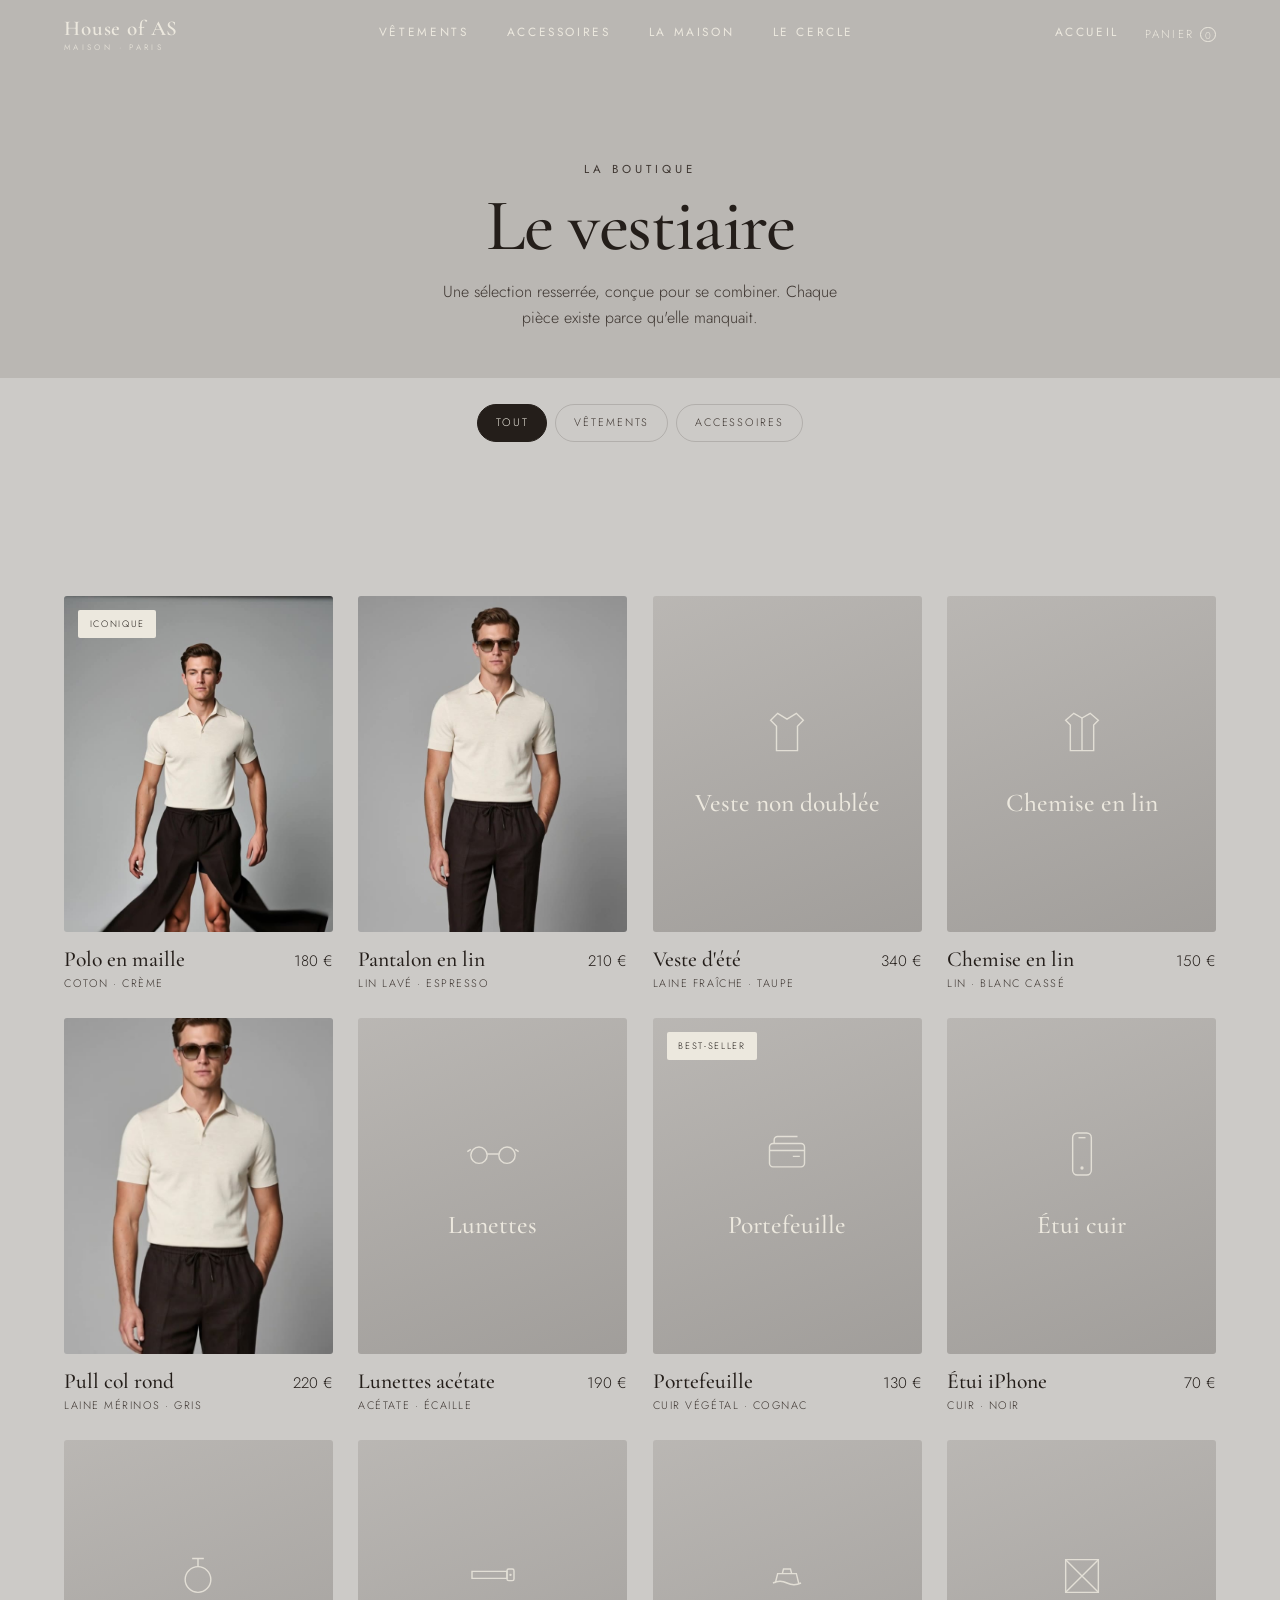
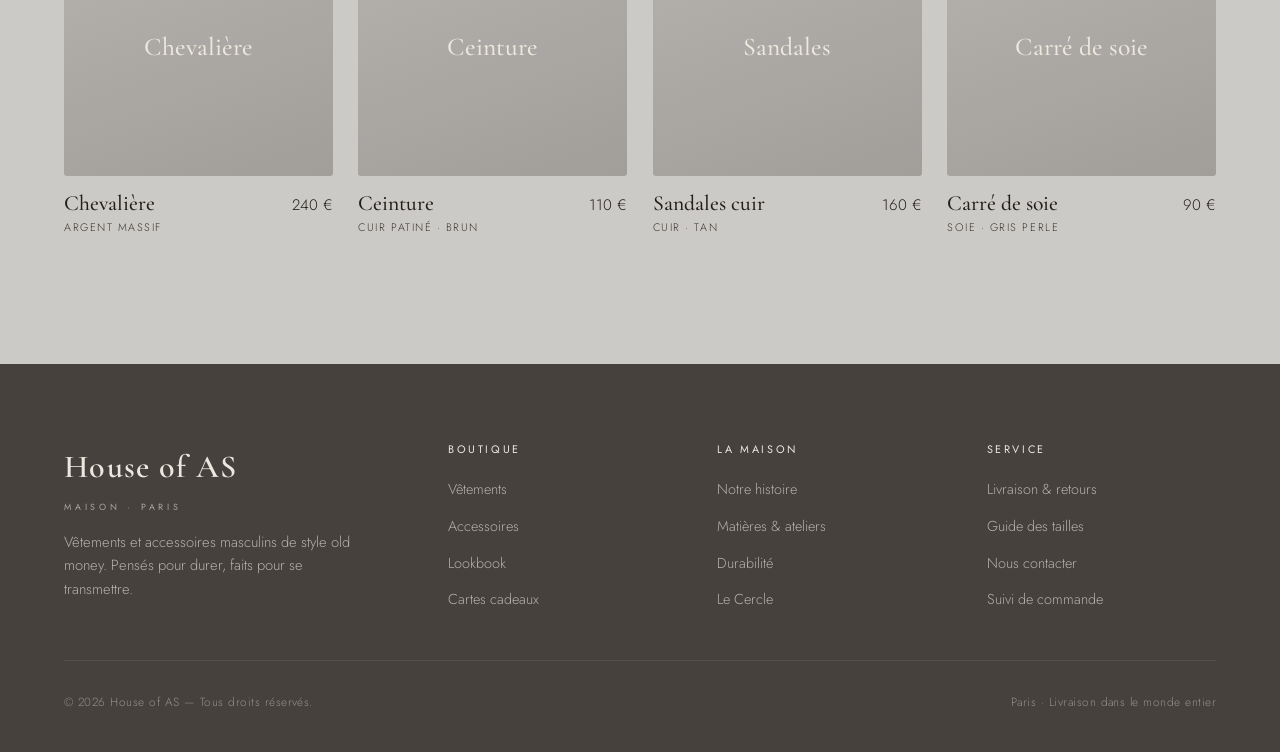
==== collection.html @ 4facaf3e "Build House of AS storefront: scroll-driven dressing hero + shop Landing page with a scroll-scrubbed" ====
<!DOCTYPE html>
<html lang="fr">
<head>
<meta charset="UTF-8" />
<meta name="viewport" content="width=device-width, initial-scale=1" />
<title>Boutique — House of AS</title>
<meta name="description" content="La boutique House of AS : vêtements et accessoires masculins old money. Maille, lin, cuir et métaux nobles." />
<meta name="theme-color" content="#8f9193" />
<link rel="preconnect" href="https://fonts.googleapis.com" />
<link rel="preconnect" href="https://fonts.gstatic.com" crossorigin />
<link href="https://fonts.googleapis.com/css2?family=Cormorant+Garamond:ital,wght@0,400;0,500;0,600;1,400;1,500&family=Jost:wght@300;400;500&display=swap" rel="stylesheet" />
<link rel="stylesheet" href="assets/css/style.css" />
</head>
<body>

<header class="nav is-solid" id="top">
  <a class="nav__brand" href="index.html">House of AS<small>Maison · Paris</small></a>
  <nav class="nav__links" aria-label="Principal">
    <a class="link-underline" href="collection.html">Vêtements</a>
    <a class="link-underline" href="collection.html">Accessoires</a>
    <a class="link-underline" href="index.html#maison">La Maison</a>
    <a class="link-underline" href="index.html#cercle">Le Cercle</a>
  </nav>
  <div class="nav__right">
    <a class="link-underline" href="index.html">Accueil</a>
    <button class="nav__cart" data-open-cart aria-label="Ouvrir le panier">Panier <span class="count">0</span></button>
    <button class="nav__burger" aria-label="Menu"><span></span><span></span><span></span></button>
  </div>
</header>

<section class="page-head">
  <div class="wrap">
    <p class="eyebrow">La boutique</p>
    <h1 class="display">Le vestiaire</h1>
    <p>Une sélection resserrée, conçue pour se combiner. Chaque pièce existe parce qu'elle manquait.</p>
  </div>
</section>

<div class="filters">
  <button class="active" data-filter="all">Tout</button>
  <button data-filter="vetements">Vêtements</button>
  <button data-filter="accessoires">Accessoires</button>
</div>

<section class="section shop">
  <div class="wrap">
    <div class="product-grid">

      <a class="product reveal" data-cat="vetements" href="product.html">
        <div class="product__media"><span class="product__badge">Iconique</span><img src="assets/img/editorial-mid.jpg" alt="Polo en maille crème" loading="lazy" /></div>
        <div class="product__info"><div><div class="nm">Polo en maille</div><div class="ct">Coton · Crème</div></div><div class="pr">180 €</div></div>
      </a>

      <a class="product reveal" data-cat="vetements" href="product.html">
        <div class="product__media"><img src="assets/img/editorial-final.jpg" alt="Pantalon en lin espresso" loading="lazy" /></div>
        <div class="product__info"><div><div class="nm">Pantalon en lin</div><div class="ct">Lin lavé · Espresso</div></div><div class="pr">210 €</div></div>
      </a>

      <a class="product reveal" data-cat="vetements" href="product.html">
        <div class="product__media"><div class="studio"><svg viewBox="0 0 48 48" fill="none" stroke="currentColor" stroke-width="1.2"><path d="M16 8l8 5 8-5 6 6-5 5v21H15V19l-5-5z"/></svg><div class="lbl">Veste non doublée</div></div></div>
        <div class="product__info"><div><div class="nm">Veste d'été</div><div class="ct">Laine fraîche · Taupe</div></div><div class="pr">340 €</div></div>
      </a>

      <a class="product reveal" data-cat="vetements" href="product.html">
        <div class="product__media"><div class="studio"><svg viewBox="0 0 48 48" fill="none" stroke="currentColor" stroke-width="1.2"><path d="M17 8l7 4 7-4 7 6-4 4v22H14V18l-4-4z"/><path d="M24 12v28"/></svg><div class="lbl">Chemise en lin</div></div></div>
        <div class="product__info"><div><div class="nm">Chemise en lin</div><div class="ct">Lin · Blanc cassé</div></div><div class="pr">150 €</div></div>
      </a>

      <a class="product reveal" data-cat="vetements" href="product.html">
        <div class="product__media"><img src="assets/img/editorial-detail.jpg" alt="Pull col rond gris" loading="lazy" /></div>
        <div class="product__info"><div><div class="nm">Pull col rond</div><div class="ct">Laine mérinos · Gris</div></div><div class="pr">220 €</div></div>
      </a>

      <a class="product reveal" data-cat="accessoires" href="product.html">
        <div class="product__media"><div class="studio"><svg viewBox="0 0 48 24" fill="none" stroke="currentColor" stroke-width="1.2"><circle cx="12" cy="13" r="7"/><circle cx="36" cy="13" r="7"/><path d="M19 12h10M2 10l3-2M46 10l-3-2"/></svg><div class="lbl">Lunettes</div></div></div>
        <div class="product__info"><div><div class="nm">Lunettes acétate</div><div class="ct">Acétate · Écaille</div></div><div class="pr">190 €</div></div>
      </a>

      <a class="product reveal" data-cat="accessoires" href="product.html">
        <div class="product__media"><span class="product__badge">Best-seller</span><div class="studio"><svg viewBox="0 0 48 48" fill="none" stroke="currentColor" stroke-width="1.2"><rect x="9" y="15" width="30" height="20" rx="3"/><path d="M9 21h30M29 26h6"/><path d="M13 15v-3a3 3 0 0 1 3-3h17"/></svg><div class="lbl">Portefeuille</div></div></div>
        <div class="product__info"><div><div class="nm">Portefeuille</div><div class="ct">Cuir végétal · Cognac</div></div><div class="pr">130 €</div></div>
      </a>

      <a class="product reveal" data-cat="accessoires" href="product.html">
        <div class="product__media"><div class="studio"><svg viewBox="0 0 48 48" fill="none" stroke="currentColor" stroke-width="1.2"><rect x="16" y="6" width="16" height="36" rx="4"/><path d="M21 10h6"/><circle cx="24" cy="36" r="1.4" fill="currentColor" stroke="none"/></svg><div class="lbl">Étui cuir</div></div></div>
        <div class="product__info"><div><div class="nm">Étui iPhone</div><div class="ct">Cuir · Noir</div></div><div class="pr">70 €</div></div>
      </a>

      <a class="product reveal" data-cat="accessoires" href="product.html">
        <div class="product__media"><div class="studio"><svg viewBox="0 0 48 48" fill="none" stroke="currentColor" stroke-width="1.2"><circle cx="24" cy="27" r="11"/><path d="M24 16V9m-5 0h10"/></svg><div class="lbl">Chevalière</div></div></div>
        <div class="product__info"><div><div class="nm">Chevalière</div><div class="ct">Argent massif</div></div><div class="pr">240 €</div></div>
      </a>

      <a class="product reveal" data-cat="accessoires" href="product.html">
        <div class="product__media"><div class="studio"><svg viewBox="0 0 48 48" fill="none" stroke="currentColor" stroke-width="1.2"><path d="M6 20h30v6H6z"/><rect x="36" y="18" width="6" height="10" rx="1.5"/><circle cx="39" cy="23" r="1" fill="currentColor" stroke="none"/></svg><div class="lbl">Ceinture</div></div></div>
        <div class="product__info"><div><div class="nm">Ceinture</div><div class="ct">Cuir patiné · Brun</div></div><div class="pr">110 €</div></div>
      </a>

      <a class="product reveal" data-cat="accessoires" href="product.html">
        <div class="product__media"><div class="studio"><svg viewBox="0 0 48 48" fill="none" stroke="currentColor" stroke-width="1.2"><path d="M12 30c4-2 8-2 12 0s8 2 12 0M14 30l2-8h16l2 8M20 22l1-4h6l1 4"/></svg><div class="lbl">Sandales</div></div></div>
        <div class="product__info"><div><div class="nm">Sandales cuir</div><div class="ct">Cuir · Tan</div></div><div class="pr">160 €</div></div>
      </a>

      <a class="product reveal" data-cat="accessoires" href="product.html">
        <div class="product__media"><div class="studio"><svg viewBox="0 0 48 48" fill="none" stroke="currentColor" stroke-width="1.2"><path d="M10 10h28v28H10z"/><path d="M10 10l28 28M38 10L10 38"/></svg><div class="lbl">Carré de soie</div></div></div>
        <div class="product__info"><div><div class="nm">Carré de soie</div><div class="ct">Soie · Gris perle</div></div><div class="pr">90 €</div></div>
      </a>

    </div>
  </div>
</section>

<footer class="foot">
  <div class="wrap">
    <div class="foot__top">
      <div>
        <div class="foot__brand">House of AS<small>Maison · Paris</small></div>
        <p class="blurb">Vêtements et accessoires masculins de style old money. Pensés pour durer, faits pour se transmettre.</p>
      </div>
      <div><h4>Boutique</h4><ul><li><a href="collection.html">Vêtements</a></li><li><a href="collection.html">Accessoires</a></li><li><a href="collection.html">Lookbook</a></li><li><a href="collection.html">Cartes cadeaux</a></li></ul></div>
      <div><h4>La Maison</h4><ul><li><a href="index.html#maison">Notre histoire</a></li><li><a href="index.html#maison">Matières & ateliers</a></li><li><a href="index.html#maison">Durabilité</a></li><li><a href="index.html#cercle">Le Cercle</a></li></ul></div>
      <div><h4>Service</h4><ul><li><a href="#">Livraison & retours</a></li><li><a href="#">Guide des tailles</a></li><li><a href="#">Nous contacter</a></li><li><a href="#">Suivi de commande</a></li></ul></div>
    </div>
    <div class="foot__bottom"><span>© <span data-year>2026</span> House of AS — Tous droits réservés.</span><span>Paris · Livraison dans le monde entier</span></div>
  </div>
</footer>

<div class="drawer-backdrop" data-close-cart></div>
<aside class="drawer" aria-label="Panier">
  <div class="drawer__head"><h3>Votre panier</h3><button class="drawer__close" data-close-cart aria-label="Fermer">×</button></div>
  <div class="drawer__empty"><p>Votre panier est encore vide.</p><a class="btn btn--ghost" href="collection.html" data-close-cart>Parcourir la boutique</a></div>
</aside>

<script>
  // category filter
  document.querySelectorAll(".filters button").forEach(function (b) {
    b.addEventListener("click", function () {
      document.querySelectorAll(".filters button").forEach(function (x) { x.classList.remove("active"); });
      b.classList.add("active");
      var f = b.getAttribute("data-filter");
      document.querySelectorAll(".product").forEach(function (p) {
        var show = f === "all" || p.getAttribute("data-cat") === f;
        p.style.display = show ? "" : "none";
      });
    });
  });
</script>
<script src="assets/js/main.js"></script>
</body>
</html>
---- assets/css/style.css ----
/* ============================================================
   HOUSE OF AS — Design System
   Old money menswear · stone-gray theme
   ============================================================ */

/* ---------- Tokens ---------- */
:root {
  /* Greys (warm, studio-matched) */
  --stone-50:  oklch(0.94 0.004 75);
  --stone-100: oklch(0.90 0.005 75);
  --stone-200: oklch(0.84 0.005 75);
  --stone-300: oklch(0.78 0.006 72);
  --stone-400: oklch(0.70 0.006 70);   /* ~ video mid gray */
  --stone-500: oklch(0.62 0.007 68);
  --stone-600: oklch(0.50 0.008 66);
  --stone-700: oklch(0.38 0.010 62);

  /* Ink & warm neutrals */
  --ink:       oklch(0.24 0.012 58);   /* near-black espresso */
  --ink-soft:  oklch(0.34 0.014 56);
  --cream:     oklch(0.93 0.014 88);   /* polo cream */
  --espresso:  oklch(0.33 0.030 58);   /* linen trouser brown */
  --tan:       oklch(0.58 0.060 62);   /* leather */
  --brass:     oklch(0.70 0.062 82);   /* muted gold detail */

  /* Semantic */
  --bg:        var(--stone-200);
  --surface:   var(--stone-100);
  --line:      oklch(0.55 0.008 66 / 0.30);
  --line-soft: oklch(0.40 0.010 62 / 0.16);
  --text:      var(--ink);
  --text-mute: var(--ink-soft);
  --on-dark:   var(--cream);

  /* Type */
  --font-display: "Cormorant Garamond", Georgia, serif;
  --font-sans: "Jost", system-ui, sans-serif;

  /* Rhythm */
  --pad-x: clamp(1.25rem, 5vw, 6rem);
  --maxw: 1320px;

  /* Z-scale (semantic, never arbitrary) */
  --z-base: 0;
  --z-hero-msg: 10;
  --z-nav: 100;
  --z-drawer-backdrop: 200;
  --z-drawer: 210;
  --z-loader: 900;

  /* Motion */
  --ease-out: cubic-bezier(0.22, 1, 0.36, 1);     /* ease-out-quint-ish */
  --ease-out-expo: cubic-bezier(0.16, 1, 0.3, 1);
}

/* ---------- Reset ---------- */
*, *::before, *::after { box-sizing: border-box; margin: 0; padding: 0; }
html { -webkit-text-size-adjust: 100%; scroll-behavior: smooth; }
@media (prefers-reduced-motion: reduce) { html { scroll-behavior: auto; } }

body {
  font-family: var(--font-sans);
  font-weight: 300;
  color: var(--text);
  background: var(--bg);
  line-height: 1.6;
  -webkit-font-smoothing: antialiased;
  text-rendering: optimizeLegibility;
  overflow-x: hidden;
}

img { display: block; max-width: 100%; height: auto; }
a { color: inherit; text-decoration: none; }
button { font: inherit; color: inherit; cursor: pointer; border: 0; background: none; }

/* ---------- Type helpers ---------- */
.display {
  font-family: var(--font-display);
  font-weight: 500;
  line-height: 1.02;
  letter-spacing: -0.02em;
  text-wrap: balance;
}
.eyebrow {
  font-family: var(--font-sans);
  font-weight: 400;
  font-size: 0.72rem;
  letter-spacing: 0.34em;
  text-transform: uppercase;
  color: var(--text-mute);
}
.lede { font-size: clamp(1.05rem, 1.6vw, 1.3rem); color: var(--text-mute); text-wrap: pretty; max-width: 62ch; }

/* ---------- Layout ---------- */
.wrap { width: 100%; max-width: var(--maxw); margin-inline: auto; padding-inline: var(--pad-x); }
.section { padding-block: clamp(4.5rem, 10vw, 9rem); }

/* ---------- Buttons ---------- */
.btn {
  --btn-fg: var(--cream);
  --btn-bg: var(--ink);
  display: inline-flex; align-items: center; gap: 0.7em;
  padding: 1rem 1.8rem;
  font-family: var(--font-sans); font-weight: 400;
  font-size: 0.74rem; letter-spacing: 0.22em; text-transform: uppercase;
  color: var(--btn-fg); background: var(--btn-bg);
  border: 1px solid var(--btn-bg);
  border-radius: 2px;
  transition: background .5s var(--ease-out), color .5s var(--ease-out),
              border-color .5s var(--ease-out), transform .5s var(--ease-out);
}
.btn .arrow { transition: transform .5s var(--ease-out); }
.btn:hover .arrow { transform: translateX(5px); }
.btn--ghost { --btn-fg: var(--ink); --btn-bg: transparent; border-color: var(--ink); }
.btn--ghost:hover { background: var(--ink); color: var(--cream); }
.btn--light { --btn-fg: var(--ink); --btn-bg: var(--cream); border-color: var(--cream); }
@media (hover: hover) and (pointer: fine) {
  .btn--solid:hover { background: transparent; color: var(--ink); border-color: var(--ink); }
}

.link-underline {
  position: relative; display: inline-block;
  font-size: 0.74rem; letter-spacing: 0.22em; text-transform: uppercase; font-weight: 400;
  padding-bottom: 3px;
}
.link-underline::after {
  content: ""; position: absolute; left: 0; bottom: 0; width: 100%; height: 1px;
  background: currentColor; transform: scaleX(0); transform-origin: left;
  transition: transform .55s var(--ease-out);
}
@media (hover: hover) and (pointer: fine) { .link-underline:hover::after { transform: scaleX(1); } }

/* ============================================================
   NAVBAR
   ============================================================ */
.nav {
  position: fixed; inset: 0 0 auto 0; z-index: var(--z-nav);
  display: flex; align-items: center; justify-content: space-between;
  gap: 2rem; padding: 1.1rem var(--pad-x);
  color: var(--on-dark);
  transition: background .6s var(--ease-out), color .6s var(--ease-out),
              padding .6s var(--ease-out), box-shadow .6s var(--ease-out);
}
.nav.is-solid {
  background: color-mix(in oklch, var(--stone-100) 86%, transparent);
  -webkit-backdrop-filter: blur(14px) saturate(1.1);
  backdrop-filter: blur(14px) saturate(1.1);
  color: var(--ink);
  box-shadow: 0 1px 0 var(--line-soft);
  padding-block: 0.85rem;
}
.nav__brand { font-family: var(--font-display); font-weight: 600; font-size: 1.32rem; letter-spacing: 0.04em; line-height: 1; }
.nav__brand small { display: block; font-family: var(--font-sans); font-weight: 400; font-size: 0.5rem; letter-spacing: 0.42em; text-transform: uppercase; opacity: 0.75; margin-top: 4px; }
.nav__links { display: flex; gap: 2.4rem; align-items: center; }
.nav__right { display: flex; gap: 1.6rem; align-items: center; }
.nav__cart { display: inline-flex; align-items: center; gap: 0.5em; font-size: 0.72rem; letter-spacing: 0.2em; text-transform: uppercase; }
.nav__cart .count {
  display: grid; place-items: center; min-width: 1.5em; height: 1.5em; padding: 0 0.4em;
  border: 1px solid currentColor; border-radius: 999px; font-size: 0.62rem; letter-spacing: 0;
}
.nav__burger { display: none; flex-direction: column; gap: 5px; width: 26px; }
.nav__burger span { height: 1px; background: currentColor; transition: transform .4s var(--ease-out), opacity .4s; }

@media (max-width: 880px) {
  .nav__links { display: none; }
  .nav__burger { display: flex; }
}

/* ============================================================
   HERO — scroll-driven dressing sequence
   ============================================================ */
.hero { position: relative; height: 560vh; background: var(--stone-400); }
.hero__stage {
  position: sticky; top: 0; height: 100vh; width: 100%;
  overflow: hidden;
  background:
    radial-gradient(120% 90% at 50% 18%, oklch(0.74 0.006 72) 0%, oklch(0.62 0.008 66) 55%, oklch(0.5 0.01 64) 100%);
}
.hero__canvas {
  position: absolute; inset: 0; width: 100%; height: 100%; display: block;
  -webkit-mask:
    linear-gradient(to right, transparent 0, #000 9%, #000 91%, transparent 100%),
    linear-gradient(to bottom, transparent 0, #000 5%, #000 94%, transparent 100%);
  -webkit-mask-composite: source-in;
  mask:
    linear-gradient(to right, transparent 0, #000 9%, #000 91%, transparent 100%),
    linear-gradient(to bottom, transparent 0, #000 5%, #000 94%, transparent 100%);
  mask-composite: intersect;
}

/* graceful no-JS / fallback image */
.hero__fallback {
  position: absolute; inset: 0; width: 100%; height: 100%;
  object-fit: contain; object-position: center;
}

/* scroll-synced message layer */
.hero__messages { position: absolute; inset: 0; z-index: var(--z-hero-msg); pointer-events: none; }
.hero-msg {
  position: absolute; left: 0; right: 0;
  display: flex; flex-direction: column; align-items: center; text-align: center;
  padding-inline: var(--pad-x);
  opacity: 0;
  color: var(--on-dark);
  text-shadow: 0 1px 30px oklch(0.2 0.01 60 / 0.45);
}
.hero-msg--top { top: clamp(14vh, 16vh, 18vh); }
.hero-msg--bottom { bottom: clamp(12vh, 14vh, 16vh); }
.hero-msg .k {
  font-size: 0.72rem; letter-spacing: 0.4em; text-transform: uppercase;
  color: oklch(0.92 0.02 86 / 0.85); margin-bottom: 1.1rem;
}
.hero-msg .t {
  font-family: var(--font-display); font-weight: 500;
  font-size: clamp(2.3rem, 6.4vw, 5.2rem); line-height: 1.0; letter-spacing: -0.025em;
  text-wrap: balance;
}
.hero-msg .t em { font-style: italic; color: var(--cream); }
.hero-msg .s { margin-top: 1rem; font-size: clamp(0.95rem, 1.5vw, 1.15rem); letter-spacing: 0.04em; max-width: 30ch; }

/* brand reveal — oversized wordmark */
.hero-brand .t { font-size: clamp(2.8rem, 11vw, 9rem); letter-spacing: -0.03em; font-weight: 600; }
.hero-brand .t small { display:block; font-family: var(--font-sans); font-weight: 400; font-size: clamp(0.6rem,1.4vw,0.8rem); letter-spacing: 0.5em; text-transform: uppercase; margin-top: 1.2rem; opacity: .8;}

.hero__cue {
  position: absolute; left: 50%; bottom: 2.2rem; transform: translateX(-50%);
  z-index: var(--z-hero-msg);
  display: flex; flex-direction: column; align-items: center; gap: 0.7rem;
  color: var(--on-dark); font-size: 0.62rem; letter-spacing: 0.34em; text-transform: uppercase;
}
.hero__cue .bar { width: 1px; height: 46px; background: linear-gradient(var(--cream), transparent); overflow: hidden; position: relative; }
.hero__cue .bar::after { content:""; position:absolute; inset:0; background: var(--cream); animation: cueRun 2.4s var(--ease-out) infinite; }
@keyframes cueRun { 0%{transform:translateY(-100%)} 60%,100%{transform:translateY(100%)} }
.hero__cta-final {
  position: absolute; left: 50%; bottom: clamp(12vh,14vh,16vh); transform: translateX(-50%);
  z-index: var(--z-hero-msg); opacity: 0; pointer-events: none;
}
.hero__cta-final.is-live { pointer-events: auto; }

/* ============================================================
   REVEAL utility
   ============================================================ */
.reveal { opacity: 0; transform: translateY(26px); transition: opacity 1s var(--ease-out), transform 1s var(--ease-out); }
.reveal.in { opacity: 1; transform: none; }
.reveal[data-d="1"] { transition-delay: .08s; }
.reveal[data-d="2"] { transition-delay: .16s; }
.reveal[data-d="3"] { transition-delay: .24s; }
@media (prefers-reduced-motion: reduce) { .reveal { opacity: 1; transform: none; transition: none; } }

/* ============================================================
   MANIFESTO
   ============================================================ */
.manifesto { background: var(--stone-100); text-align: center; }
.manifesto .display { font-size: clamp(2rem, 5vw, 4rem); max-width: 18ch; margin: 1.6rem auto 0; }
.manifesto .display em { font-style: italic; color: var(--espresso); }
.manifesto .lede { margin: 2rem auto 0; text-align: center; }
.manifesto .rule { width: 56px; height: 1px; background: var(--brass); margin: 2.6rem auto 0; }

/* ============================================================
   COLLECTIONS GRID
   ============================================================ */
.section-head { display: flex; align-items: flex-end; justify-content: space-between; gap: 2rem; flex-wrap: wrap; margin-bottom: clamp(2rem,4vw,3.5rem); }
.section-head .display { font-size: clamp(1.9rem, 4.4vw, 3.4rem); }
.section-head p { color: var(--text-mute); max-width: 40ch; }

.coll-grid { display: grid; grid-template-columns: repeat(12, 1fr); gap: clamp(0.8rem, 1.4vw, 1.4rem); }
.coll {
  position: relative; overflow: hidden; border-radius: 3px;
  background: var(--stone-300); isolation: isolate;
  min-height: 340px;
  display: flex; align-items: flex-end;
}
.coll img, .coll .ph {
  position: absolute; inset: 0; width: 100%; height: 100%; object-fit: cover; z-index: -2;
  transition: transform 1.2s var(--ease-out), filter 1.2s var(--ease-out);
}
.coll .ph { background: linear-gradient(150deg, var(--stone-400), var(--stone-500)); }
.coll::after { content:""; position:absolute; inset:0; z-index:-1;
  background: linear-gradient(to top, oklch(0.2 0.01 60 / 0.66) 0%, oklch(0.2 0.01 60 / 0.05) 52%, transparent 100%); }
@media (hover: hover) and (pointer: fine) { .coll:hover img { transform: scale(1.05); } }
.coll__body { padding: clamp(1.2rem, 2vw, 1.9rem); color: var(--on-dark); position: relative; width: 100%; }
.coll__body .name { font-family: var(--font-display); font-weight: 500; font-size: clamp(1.4rem,2.4vw,2rem); line-height: 1.05; }
.coll__body .meta { display:flex; justify-content: space-between; align-items:center; margin-top:.6rem; font-size:.7rem; letter-spacing:.18em; text-transform:uppercase; opacity:.9; }

.coll--tall  { grid-column: span 6; min-height: clamp(420px, 56vw, 640px); }
.coll--wide  { grid-column: span 6; min-height: 340px; }
.coll--third { grid-column: span 4; min-height: 380px; }
@media (max-width: 820px) {
  .coll--tall, .coll--wide { grid-column: span 12; }
  .coll--third { grid-column: span 6; }
}
@media (max-width: 540px) { .coll--third { grid-column: span 12; } }

/* ============================================================
   EDITORIAL SPLIT
   ============================================================ */
.editorial { background: var(--stone-200); }
.editorial__grid { display: grid; grid-template-columns: 1.05fr 1fr; gap: clamp(2rem, 5vw, 5rem); align-items: center; }
.editorial__img { position: relative; aspect-ratio: 4/5; overflow: hidden; border-radius: 3px; }
.editorial__img img { width: 100%; height: 100%; object-fit: cover; }
.editorial__img .tag { position:absolute; bottom: 1.2rem; left: 1.2rem; padding:.5rem .9rem; background: color-mix(in oklch, var(--stone-100) 80%, transparent); -webkit-backdrop-filter: blur(8px); backdrop-filter: blur(8px); font-size:.62rem; letter-spacing:.22em; text-transform:uppercase; border-radius:2px; }
.editorial__body .display { font-size: clamp(1.9rem,4vw,3.2rem); margin: 1.4rem 0; max-width: 16ch; }
.editorial__body .display em { font-style: italic; color: var(--espresso); }
.editorial__list { margin: 2rem 0; border-top: 1px solid var(--line); }
.editorial__list li { list-style: none; display:flex; gap:1.2rem; padding: 1.1rem 0; border-bottom: 1px solid var(--line); align-items: baseline; }
.editorial__list .n { font-family: var(--font-display); font-size: 1.1rem; color: var(--brass); font-style: italic; }
.editorial__list .x strong { display:block; font-weight: 400; letter-spacing: .02em; }
.editorial__list .x span { color: var(--text-mute); font-size: .92rem; }
@media (max-width: 820px) { .editorial__grid { grid-template-columns: 1fr; } .editorial__img { order: -1; } }

/* ============================================================
   ACCESSORIES (marquee-ish row)
   ============================================================ */
.acc { background: var(--stone-100); }
.acc-grid { display: grid; grid-template-columns: repeat(auto-fit, minmax(220px, 1fr)); gap: clamp(0.8rem,1.4vw,1.4rem); }
.acc-card {
  background: var(--bg); border: 1px solid var(--line-soft); border-radius: 3px;
  padding: 1.6rem 1.4rem 1.3rem; display:flex; flex-direction: column; gap: 1.2rem;
  transition: transform .6s var(--ease-out), box-shadow .6s var(--ease-out), border-color .6s var(--ease-out);
}
@media (hover: hover) and (pointer: fine) {
  .acc-card:hover { transform: translateY(-4px); box-shadow: 0 18px 40px oklch(0.3 0.01 60 / 0.12); border-color: var(--line); }
}
.acc-card .ico { width: 38px; height: 38px; color: var(--espresso); }
.acc-card .name { font-family: var(--font-display); font-size: 1.5rem; font-weight: 500; line-height: 1; }
.acc-card .desc { font-size: .9rem; color: var(--text-mute); }
.acc-card .more { margin-top: auto; font-size:.66rem; letter-spacing:.2em; text-transform:uppercase; color: var(--ink); display:inline-flex; align-items:center; gap:.5em; }

/* ============================================================
   NEWSLETTER / LE CERCLE
   ============================================================ */
.cercle { background: var(--ink); color: var(--on-dark); text-align: center; }
.cercle .eyebrow { color: oklch(0.82 0.02 86 / 0.7); }
.cercle .display { color: var(--cream); font-size: clamp(2.2rem,5.4vw,4.4rem); max-width: 16ch; margin: 1.4rem auto 0; }
.cercle .display em { font-style: italic; color: var(--brass); }
.cercle p { color: oklch(0.86 0.01 80 / 0.7); margin: 1.4rem auto 0; max-width: 46ch; }
.cercle form { display:flex; gap: .6rem; max-width: 480px; margin: 2.4rem auto 0; flex-wrap: wrap; justify-content: center; }
.cercle input {
  flex: 1 1 240px; background: transparent; border: 1px solid oklch(0.7 0.01 80 / 0.4);
  color: var(--cream); padding: 1rem 1.2rem; border-radius: 2px; font: inherit; letter-spacing: .04em;
}
.cercle input::placeholder { color: oklch(0.8 0.01 80 / 0.5); }
.cercle input:focus { outline: none; border-color: var(--brass); }
.cercle .note { margin-top: 1.4rem; font-size: .72rem; letter-spacing: .04em; opacity: .55; }

/* ============================================================
   FOOTER
   ============================================================ */
.foot { background: var(--stone-700); color: oklch(0.86 0.01 80 / 0.78); padding-block: clamp(3.5rem,6vw,5rem) 2.5rem; }
.foot__top { display: grid; grid-template-columns: 1.5fr repeat(3, 1fr); gap: 2.5rem; padding-bottom: 3rem; border-bottom: 1px solid oklch(0.7 0.01 80 / 0.16); }
.foot__brand { font-family: var(--font-display); font-weight: 600; font-size: 2rem; color: var(--cream); letter-spacing: .04em; }
.foot__brand small { display:block; font-family: var(--font-sans); font-weight: 400; font-size: .56rem; letter-spacing: .42em; text-transform: uppercase; opacity:.6; margin-top:.5rem; }
.foot p.blurb { margin-top: 1rem; max-width: 34ch; font-size: .92rem; }
.foot h4 { font-size: .68rem; letter-spacing: .24em; text-transform: uppercase; color: var(--cream); margin-bottom: 1.1rem; font-weight: 400; }
.foot ul { list-style: none; display: grid; gap: .7rem; }
.foot a { font-size: .9rem; transition: color .4s; }
@media (hover: hover) { .foot a:hover { color: var(--cream); } }
.foot__bottom { display:flex; justify-content: space-between; gap: 1rem; flex-wrap: wrap; padding-top: 2rem; font-size: .74rem; letter-spacing: .04em; opacity: .7; }
@media (max-width: 820px) { .foot__top { grid-template-columns: 1fr 1fr; } .foot__brand { grid-column: 1 / -1; } }
@media (max-width: 520px) { .foot__top { grid-template-columns: 1fr; } }

/* ============================================================
   LOADER
   ============================================================ */
.loader {
  position: fixed; inset: 0; z-index: var(--z-loader);
  display: grid; place-items: center; background: var(--stone-400);
  transition: opacity .9s var(--ease-out), visibility .9s;
}
.loader.is-done { opacity: 0; visibility: hidden; }
.loader__inner { text-align: center; color: var(--on-dark); }
.loader__brand { font-family: var(--font-display); font-weight: 600; font-size: clamp(2rem,6vw,3.4rem); letter-spacing: .04em; }
.loader__brand small { display:block; font-family: var(--font-sans); font-weight: 400; font-size: .58rem; letter-spacing: .46em; text-transform: uppercase; opacity:.75; margin-top:.7rem; }
.loader__track { width: 180px; height: 1px; background: oklch(0.9 0 0 / 0.25); margin: 1.8rem auto 0; overflow: hidden; }
.loader__bar { height: 100%; width: 0%; background: var(--cream); transition: width .25s linear; }
.loader__pct { margin-top: .8rem; font-size: .66rem; letter-spacing: .3em; }

/* ============================================================
   DRAWER (cart) — minimal
   ============================================================ */
.drawer-backdrop { position: fixed; inset: 0; z-index: var(--z-drawer-backdrop); background: oklch(0.2 0.01 60 / 0.4); opacity: 0; visibility: hidden; transition: opacity .5s var(--ease-out), visibility .5s; }
.drawer-backdrop.open { opacity: 1; visibility: visible; }
.drawer {
  position: fixed; top: 0; right: 0; bottom: 0; z-index: var(--z-drawer);
  width: min(420px, 90vw); background: var(--stone-100); color: var(--ink);
  transform: translateX(100%); transition: transform .6s var(--ease-out-expo);
  display: flex; flex-direction: column; padding: 1.6rem;
}
.drawer.open { transform: none; }
.drawer__head { display:flex; justify-content: space-between; align-items: center; padding-bottom: 1.2rem; border-bottom: 1px solid var(--line); }
.drawer__head h3 { font-family: var(--font-display); font-weight: 500; font-size: 1.5rem; }
.drawer__empty { flex:1; display:grid; place-items:center; text-align:center; color: var(--text-mute); gap:1rem; }
.drawer__close { font-size: 1.4rem; line-height: 1; }

/* ============================================================
   SHOP (collection.html)
   ============================================================ */
.page-head { padding: clamp(7rem,12vw,9rem) 0 clamp(2rem,4vw,3rem); background: var(--stone-300); text-align: center; }
.page-head .display { font-size: clamp(2.4rem,6vw,4.6rem); margin-top: .6rem; }
.page-head p { color: var(--text-mute); margin: 1rem auto 0; max-width: 48ch; }

.filters { display:flex; gap: .5rem; flex-wrap: wrap; justify-content: center; padding: 1.6rem 0; position: sticky; top: 0; z-index: 50;
  background: color-mix(in oklch, var(--stone-200) 90%, transparent); -webkit-backdrop-filter: blur(12px); backdrop-filter: blur(12px); }
.filters button {
  padding: .6rem 1.1rem; font-size: .68rem; letter-spacing: .18em; text-transform: uppercase;
  border: 1px solid var(--line); border-radius: 999px; color: var(--text-mute);
  transition: all .4s var(--ease-out);
}
.filters button.active, .filters button:hover { background: var(--ink); color: var(--cream); border-color: var(--ink); }

.shop { background: var(--stone-200); }
.product-grid { display: grid; grid-template-columns: repeat(auto-fill, minmax(240px, 1fr)); gap: clamp(1rem,2vw,2rem); }
.product { display: block; }
.product__media { position: relative; aspect-ratio: 4/5; overflow: hidden; border-radius: 3px; background: linear-gradient(160deg, var(--stone-300), var(--stone-400)); display:grid; place-items:center; }
.product__media img { width: 100%; height: 100%; object-fit: cover; transition: transform 1.1s var(--ease-out); }
@media (hover:hover) and (pointer:fine){ .product:hover .product__media img { transform: scale(1.05); } }
.product__media .studio { text-align:center; color: var(--on-dark); padding: 1.5rem; }
.product__media .studio svg { width: 56px; height: 56px; margin: 0 auto 1rem; opacity:.85; }
.product__media .studio .lbl { font-family: var(--font-display); font-size: 1.6rem; font-weight:500; }
.product__badge { position:absolute; top:.9rem; left:.9rem; background: var(--cream); color: var(--ink); font-size:.58rem; letter-spacing:.18em; text-transform:uppercase; padding:.4rem .7rem; border-radius:2px; }
.product__info { padding-top: 1rem; display:flex; justify-content: space-between; gap: 1rem; align-items: baseline; }
.product__info .nm { font-family: var(--font-display); font-size: 1.35rem; font-weight:500; line-height:1.1; }
.product__info .ct { font-size:.68rem; letter-spacing:.14em; text-transform:uppercase; color: var(--text-mute); margin-top:.2rem; }
.product__info .pr { font-size:.95rem; white-space:nowrap; }

/* ============================================================
   PRODUCT DETAIL (product.html)
   ============================================================ */
.pdp { background: var(--stone-200); padding-top: clamp(6rem,10vw,8rem); }
.pdp__grid { display:grid; grid-template-columns: 1.05fr 1fr; gap: clamp(2rem,5vw,5rem); align-items: start; }
.pdp__media { position: sticky; top: 6rem; aspect-ratio: 4/5; border-radius: 3px; overflow:hidden; background: linear-gradient(160deg,var(--stone-300),var(--stone-400)); }
.pdp__media img { width:100%; height:100%; object-fit: cover; }
.pdp__crumb { font-size:.68rem; letter-spacing:.18em; text-transform:uppercase; color: var(--text-mute); }
.pdp__title { font-family: var(--font-display); font-weight:500; font-size: clamp(2.2rem,5vw,3.6rem); line-height:1.02; margin:.6rem 0; letter-spacing:-.02em; }
.pdp__price { font-size:1.3rem; margin-bottom:1.6rem; }
.pdp__desc { color: var(--text-mute); max-width:52ch; }
.pdp__opt { margin: 2rem 0 1rem; }
.pdp__opt h4 { font-size:.66rem; letter-spacing:.22em; text-transform:uppercase; margin-bottom:.8rem; }
.swatches { display:flex; gap:.6rem; }
.swatch { width: 34px; height:34px; border-radius:999px; border:1px solid var(--line); cursor:pointer; transition: transform .3s var(--ease-out), box-shadow .3s; }
.swatch[aria-pressed="true"]{ box-shadow:0 0 0 2px var(--bg),0 0 0 3px var(--ink); }
.sizes { display:flex; gap:.5rem; flex-wrap:wrap; }
.size { min-width:48px; padding:.7rem .4rem; text-align:center; border:1px solid var(--line); border-radius:2px; font-size:.78rem; letter-spacing:.08em; cursor:pointer; transition: all .3s var(--ease-out); }
.size[aria-pressed="true"], .size:hover { background: var(--ink); color: var(--cream); border-color: var(--ink); }
.pdp__buy { display:flex; gap:.6rem; margin-top:1.8rem; flex-wrap:wrap; }
.pdp__buy .btn { flex:1 1 200px; justify-content:center; }
.pdp__meta { margin-top:2.2rem; border-top:1px solid var(--line); }
.pdp__meta details { border-bottom:1px solid var(--line); }
.pdp__meta summary { list-style:none; cursor:pointer; padding:1.1rem 0; display:flex; justify-content:space-between; font-size:.74rem; letter-spacing:.16em; text-transform:uppercase; }
.pdp__meta summary::-webkit-details-marker{ display:none; }
.pdp__meta summary::after{ content:"+"; font-size:1.1rem; }
.pdp__meta details[open] summary::after{ content:"–"; }
.pdp__meta p { padding-bottom:1.1rem; color: var(--text-mute); font-size:.92rem; }
@media (max-width: 860px){ .pdp__grid{ grid-template-columns:1fr; } .pdp__media{ position:relative; top:0; } }

/* reduced motion: kill transforms on reveal-ish */
@media (prefers-reduced-motion: reduce) {
  .hero { height: auto; }
  .hero__stage { position: relative; height: 92vh; }
  .hero-msg { position: static; opacity: 1; }
}
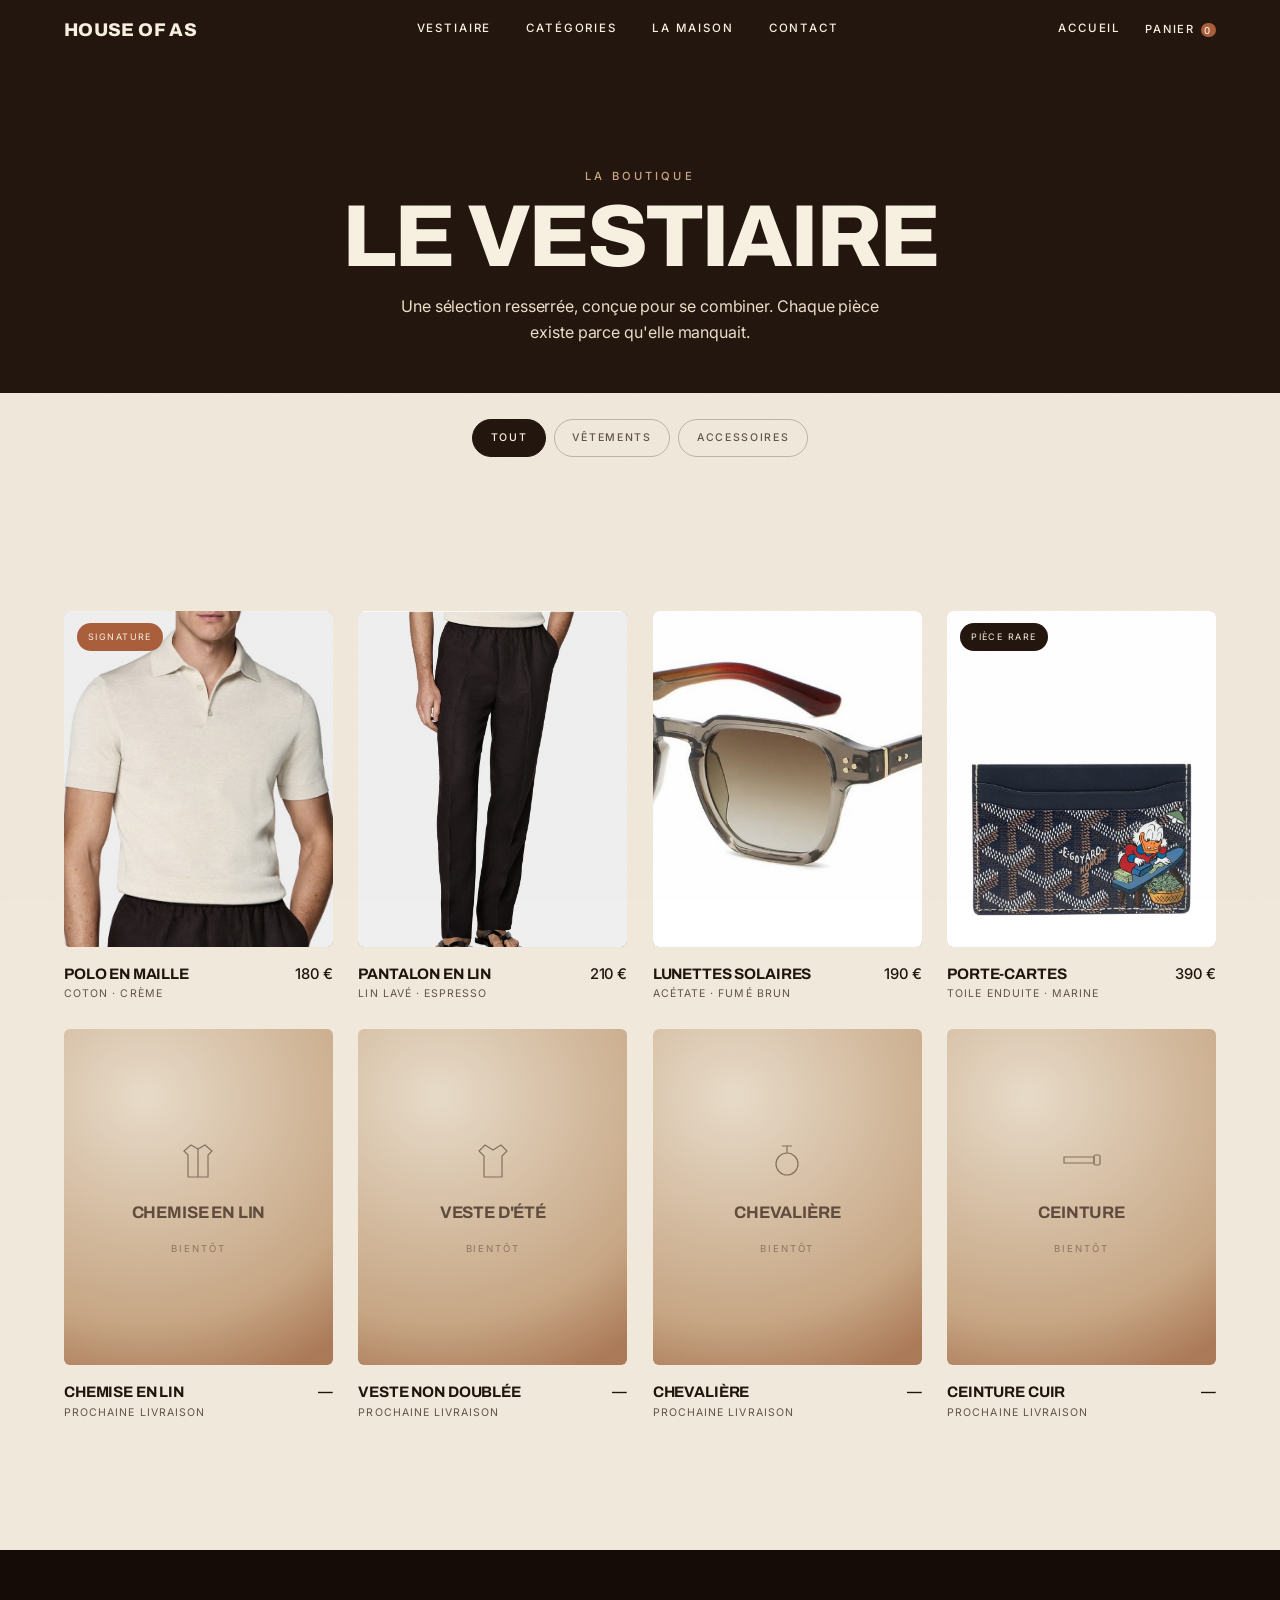
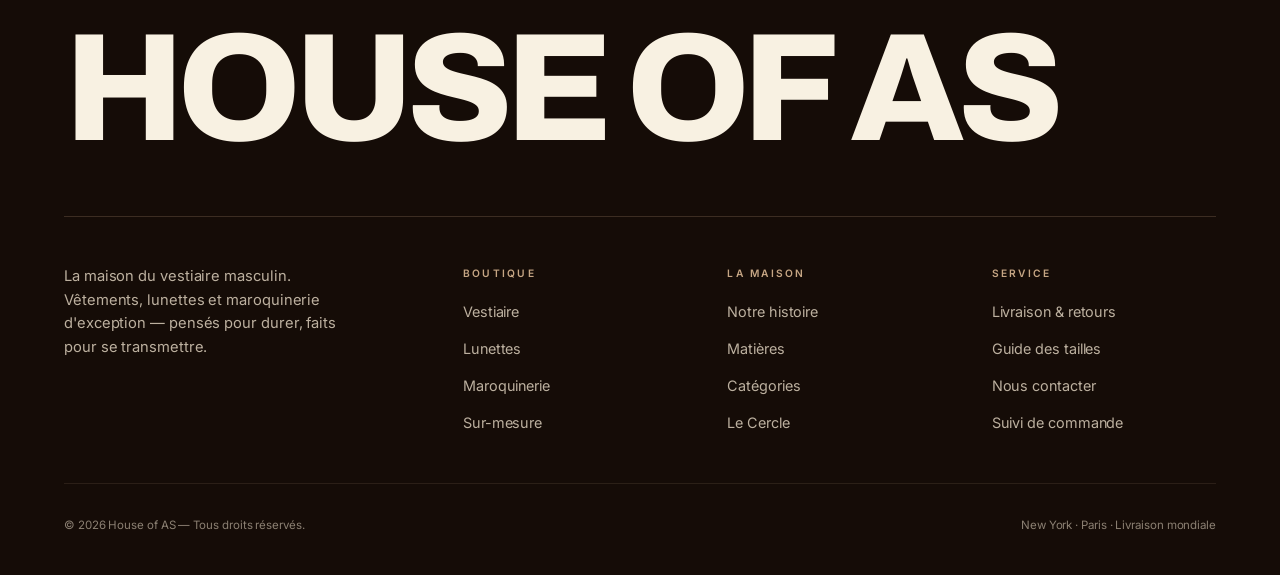
==== commit 38d116a6: "Redesign storefront v2: cinematic boutique hero + earth theme Replace the hero with the boutique app" ====
--- a/collection.html
+++ b/collection.html
@@ -4,22 +4,22 @@
 <meta charset="UTF-8" />
 <meta name="viewport" content="width=device-width, initial-scale=1" />
 <title>Boutique — House of AS</title>
-<meta name="description" content="La boutique House of AS : vêtements et accessoires masculins old money. Maille, lin, cuir et métaux nobles." />
-<meta name="theme-color" content="#8f9193" />
+<meta name="description" content="La boutique House of AS : vêtements, lunettes et maroquinerie d'exception pour homme." />
+<meta name="theme-color" content="#1c140f" />
 <link rel="preconnect" href="https://fonts.googleapis.com" />
 <link rel="preconnect" href="https://fonts.gstatic.com" crossorigin />
-<link href="https://fonts.googleapis.com/css2?family=Cormorant+Garamond:ital,wght@0,400;0,500;0,600;1,400;1,500&family=Jost:wght@300;400;500&display=swap" rel="stylesheet" />
+<link href="https://fonts.googleapis.com/css2?family=Archivo:wght@400;500;600;700;800;900&family=Inter:wght@300;400;500&family=Instrument+Serif:ital@0;1&display=swap" rel="stylesheet" />
 <link rel="stylesheet" href="assets/css/style.css" />
 </head>
 <body>
 
 <header class="nav is-solid" id="top">
-  <a class="nav__brand" href="index.html">House of AS<small>Maison · Paris</small></a>
+  <a class="nav__brand" href="index.html">House of AS</a>
   <nav class="nav__links" aria-label="Principal">
-    <a class="link-underline" href="collection.html">Vêtements</a>
-    <a class="link-underline" href="collection.html">Accessoires</a>
+    <a class="link-underline" href="collection.html">Vestiaire</a>
+    <a class="link-underline" href="index.html#categories">Catégories</a>
     <a class="link-underline" href="index.html#maison">La Maison</a>
-    <a class="link-underline" href="index.html#cercle">Le Cercle</a>
+    <a class="link-underline" href="index.html#cercle">Contact</a>
   </nav>
   <div class="nav__right">
     <a class="link-underline" href="index.html">Accueil</a>
@@ -47,63 +47,43 @@
     <div class="product-grid">
 
       <a class="product reveal" data-cat="vetements" href="product.html">
-        <div class="product__media"><span class="product__badge">Iconique</span><img src="assets/img/editorial-mid.jpg" alt="Polo en maille crème" loading="lazy" /></div>
+        <div class="product__media"><span class="product__badge product__badge--terra">Signature</span><img src="assets/img/polo.jpg" alt="Polo en maille crème" loading="lazy" /></div>
         <div class="product__info"><div><div class="nm">Polo en maille</div><div class="ct">Coton · Crème</div></div><div class="pr">180 €</div></div>
       </a>
 
       <a class="product reveal" data-cat="vetements" href="product.html">
-        <div class="product__media"><img src="assets/img/editorial-final.jpg" alt="Pantalon en lin espresso" loading="lazy" /></div>
+        <div class="product__media"><img src="assets/img/trousers.jpg" alt="Pantalon en lin espresso" loading="lazy" /></div>
         <div class="product__info"><div><div class="nm">Pantalon en lin</div><div class="ct">Lin lavé · Espresso</div></div><div class="pr">210 €</div></div>
       </a>
 
-      <a class="product reveal" data-cat="vetements" href="product.html">
-        <div class="product__media"><div class="studio"><svg viewBox="0 0 48 48" fill="none" stroke="currentColor" stroke-width="1.2"><path d="M16 8l8 5 8-5 6 6-5 5v21H15V19l-5-5z"/></svg><div class="lbl">Veste non doublée</div></div></div>
-        <div class="product__info"><div><div class="nm">Veste d'été</div><div class="ct">Laine fraîche · Taupe</div></div><div class="pr">340 €</div></div>
+      <a class="product reveal" data-cat="accessoires" href="product.html">
+        <div class="product__media"><img src="assets/img/sunglasses.jpg" alt="Lunettes de soleil acétate" loading="lazy" /></div>
+        <div class="product__info"><div><div class="nm">Lunettes solaires</div><div class="ct">Acétate · Fumé brun</div></div><div class="pr">190 €</div></div>
+      </a>
+
+      <a class="product reveal" data-cat="accessoires" href="product.html">
+        <div class="product__media"><span class="product__badge">Pièce rare</span><img src="assets/img/wallet.jpg" alt="Porte-cartes toile enduite marine" loading="lazy" /></div>
+        <div class="product__info"><div><div class="nm">Porte-cartes</div><div class="ct">Toile enduite · Marine</div></div><div class="pr">390 €</div></div>
       </a>
 
       <a class="product reveal" data-cat="vetements" href="product.html">
-        <div class="product__media"><div class="studio"><svg viewBox="0 0 48 48" fill="none" stroke="currentColor" stroke-width="1.2"><path d="M17 8l7 4 7-4 7 6-4 4v22H14V18l-4-4z"/><path d="M24 12v28"/></svg><div class="lbl">Chemise en lin</div></div></div>
-        <div class="product__info"><div><div class="nm">Chemise en lin</div><div class="ct">Lin · Blanc cassé</div></div><div class="pr">150 €</div></div>
+        <div class="product__media"><div class="product__ph"><svg viewBox="0 0 48 48" fill="none" stroke="currentColor" stroke-width="1.2"><path d="M17 8l7 4 7-4 7 6-4 4v22H14V18l-4-4z"/><path d="M24 12v28"/></svg><span class="lbl">Chemise en lin</span><span class="tiny">Bientôt</span></div></div>
+        <div class="product__info"><div><div class="nm">Chemise en lin</div><div class="ct">Prochaine livraison</div></div><div class="pr">—</div></div>
       </a>
 
       <a class="product reveal" data-cat="vetements" href="product.html">
-        <div class="product__media"><img src="assets/img/editorial-detail.jpg" alt="Pull col rond gris" loading="lazy" /></div>
-        <div class="product__info"><div><div class="nm">Pull col rond</div><div class="ct">Laine mérinos · Gris</div></div><div class="pr">220 €</div></div>
+        <div class="product__media"><div class="product__ph"><svg viewBox="0 0 48 48" fill="none" stroke="currentColor" stroke-width="1.2"><path d="M16 8l8 5 8-5 6 6-5 5v21H15V19l-5-5z"/></svg><span class="lbl">Veste d'été</span><span class="tiny">Bientôt</span></div></div>
+        <div class="product__info"><div><div class="nm">Veste non doublée</div><div class="ct">Prochaine livraison</div></div><div class="pr">—</div></div>
       </a>
 
       <a class="product reveal" data-cat="accessoires" href="product.html">
-        <div class="product__media"><div class="studio"><svg viewBox="0 0 48 24" fill="none" stroke="currentColor" stroke-width="1.2"><circle cx="12" cy="13" r="7"/><circle cx="36" cy="13" r="7"/><path d="M19 12h10M2 10l3-2M46 10l-3-2"/></svg><div class="lbl">Lunettes</div></div></div>
-        <div class="product__info"><div><div class="nm">Lunettes acétate</div><div class="ct">Acétate · Écaille</div></div><div class="pr">190 €</div></div>
+        <div class="product__media"><div class="product__ph"><svg viewBox="0 0 48 48" fill="none" stroke="currentColor" stroke-width="1.2"><circle cx="24" cy="27" r="11"/><path d="M24 16V9m-5 0h10"/></svg><span class="lbl">Chevalière</span><span class="tiny">Bientôt</span></div></div>
+        <div class="product__info"><div><div class="nm">Chevalière</div><div class="ct">Prochaine livraison</div></div><div class="pr">—</div></div>
       </a>
 
       <a class="product reveal" data-cat="accessoires" href="product.html">
-        <div class="product__media"><span class="product__badge">Best-seller</span><div class="studio"><svg viewBox="0 0 48 48" fill="none" stroke="currentColor" stroke-width="1.2"><rect x="9" y="15" width="30" height="20" rx="3"/><path d="M9 21h30M29 26h6"/><path d="M13 15v-3a3 3 0 0 1 3-3h17"/></svg><div class="lbl">Portefeuille</div></div></div>
-        <div class="product__info"><div><div class="nm">Portefeuille</div><div class="ct">Cuir végétal · Cognac</div></div><div class="pr">130 €</div></div>
-      </a>
-
-      <a class="product reveal" data-cat="accessoires" href="product.html">
-        <div class="product__media"><div class="studio"><svg viewBox="0 0 48 48" fill="none" stroke="currentColor" stroke-width="1.2"><rect x="16" y="6" width="16" height="36" rx="4"/><path d="M21 10h6"/><circle cx="24" cy="36" r="1.4" fill="currentColor" stroke="none"/></svg><div class="lbl">Étui cuir</div></div></div>
-        <div class="product__info"><div><div class="nm">Étui iPhone</div><div class="ct">Cuir · Noir</div></div><div class="pr">70 €</div></div>
-      </a>
-
-      <a class="product reveal" data-cat="accessoires" href="product.html">
-        <div class="product__media"><div class="studio"><svg viewBox="0 0 48 48" fill="none" stroke="currentColor" stroke-width="1.2"><circle cx="24" cy="27" r="11"/><path d="M24 16V9m-5 0h10"/></svg><div class="lbl">Chevalière</div></div></div>
-        <div class="product__info"><div><div class="nm">Chevalière</div><div class="ct">Argent massif</div></div><div class="pr">240 €</div></div>
-      </a>
-
-      <a class="product reveal" data-cat="accessoires" href="product.html">
-        <div class="product__media"><div class="studio"><svg viewBox="0 0 48 48" fill="none" stroke="currentColor" stroke-width="1.2"><path d="M6 20h30v6H6z"/><rect x="36" y="18" width="6" height="10" rx="1.5"/><circle cx="39" cy="23" r="1" fill="currentColor" stroke="none"/></svg><div class="lbl">Ceinture</div></div></div>
-        <div class="product__info"><div><div class="nm">Ceinture</div><div class="ct">Cuir patiné · Brun</div></div><div class="pr">110 €</div></div>
-      </a>
-
-      <a class="product reveal" data-cat="accessoires" href="product.html">
-        <div class="product__media"><div class="studio"><svg viewBox="0 0 48 48" fill="none" stroke="currentColor" stroke-width="1.2"><path d="M12 30c4-2 8-2 12 0s8 2 12 0M14 30l2-8h16l2 8M20 22l1-4h6l1 4"/></svg><div class="lbl">Sandales</div></div></div>
-        <div class="product__info"><div><div class="nm">Sandales cuir</div><div class="ct">Cuir · Tan</div></div><div class="pr">160 €</div></div>
-      </a>
-
-      <a class="product reveal" data-cat="accessoires" href="product.html">
-        <div class="product__media"><div class="studio"><svg viewBox="0 0 48 48" fill="none" stroke="currentColor" stroke-width="1.2"><path d="M10 10h28v28H10z"/><path d="M10 10l28 28M38 10L10 38"/></svg><div class="lbl">Carré de soie</div></div></div>
-        <div class="product__info"><div><div class="nm">Carré de soie</div><div class="ct">Soie · Gris perle</div></div><div class="pr">90 €</div></div>
+        <div class="product__media"><div class="product__ph"><svg viewBox="0 0 48 48" fill="none" stroke="currentColor" stroke-width="1.2"><path d="M6 20h30v6H6z"/><rect x="36" y="18" width="6" height="10" rx="1.5"/></svg><span class="lbl">Ceinture</span><span class="tiny">Bientôt</span></div></div>
+        <div class="product__info"><div><div class="nm">Ceinture cuir</div><div class="ct">Prochaine livraison</div></div><div class="pr">—</div></div>
       </a>
 
     </div>
@@ -112,16 +92,14 @@
 
 <footer class="foot">
   <div class="wrap">
+    <div class="foot__big">House of AS</div>
     <div class="foot__top">
-      <div>
-        <div class="foot__brand">House of AS<small>Maison · Paris</small></div>
-        <p class="blurb">Vêtements et accessoires masculins de style old money. Pensés pour durer, faits pour se transmettre.</p>
-      </div>
-      <div><h4>Boutique</h4><ul><li><a href="collection.html">Vêtements</a></li><li><a href="collection.html">Accessoires</a></li><li><a href="collection.html">Lookbook</a></li><li><a href="collection.html">Cartes cadeaux</a></li></ul></div>
-      <div><h4>La Maison</h4><ul><li><a href="index.html#maison">Notre histoire</a></li><li><a href="index.html#maison">Matières & ateliers</a></li><li><a href="index.html#maison">Durabilité</a></li><li><a href="index.html#cercle">Le Cercle</a></li></ul></div>
+      <div><p class="blurb">La maison du vestiaire masculin. Vêtements, lunettes et maroquinerie d'exception — pensés pour durer, faits pour se transmettre.</p></div>
+      <div><h4>Boutique</h4><ul><li><a href="collection.html">Vestiaire</a></li><li><a href="collection.html">Lunettes</a></li><li><a href="collection.html">Maroquinerie</a></li><li><a href="collection.html">Sur-mesure</a></li></ul></div>
+      <div><h4>La Maison</h4><ul><li><a href="index.html#maison">Notre histoire</a></li><li><a href="index.html#maison">Matières</a></li><li><a href="index.html#categories">Catégories</a></li><li><a href="index.html#cercle">Le Cercle</a></li></ul></div>
       <div><h4>Service</h4><ul><li><a href="#">Livraison & retours</a></li><li><a href="#">Guide des tailles</a></li><li><a href="#">Nous contacter</a></li><li><a href="#">Suivi de commande</a></li></ul></div>
     </div>
-    <div class="foot__bottom"><span>© <span data-year>2026</span> House of AS — Tous droits réservés.</span><span>Paris · Livraison dans le monde entier</span></div>
+    <div class="foot__bottom"><span>© <span data-year>2026</span> House of AS — Tous droits réservés.</span><span>New York · Paris · Livraison mondiale</span></div>
   </div>
 </footer>
 
@@ -132,7 +110,6 @@
 </aside>
 
 <script>
-  // category filter
   document.querySelectorAll(".filters button").forEach(function (b) {
     b.addEventListener("click", function () {
       document.querySelectorAll(".filters button").forEach(function (x) { x.classList.remove("active"); });
--- a/assets/css/style.css
+++ b/assets/css/style.css
@@ -1,461 +1,382 @@
 /* ============================================================
-   HOUSE OF AS — Design System
-   Old money menswear · stone-gray theme
+   HOUSE OF AS — Design System v2
+   Earth / warm-brown · modern editorial
    ============================================================ */
 
 /* ---------- Tokens ---------- */
 :root {
-  /* Greys (warm, studio-matched) */
-  --stone-50:  oklch(0.94 0.004 75);
-  --stone-100: oklch(0.90 0.005 75);
-  --stone-200: oklch(0.84 0.005 75);
-  --stone-300: oklch(0.78 0.006 72);
-  --stone-400: oklch(0.70 0.006 70);   /* ~ video mid gray */
-  --stone-500: oklch(0.62 0.007 68);
-  --stone-600: oklch(0.50 0.008 66);
-  --stone-700: oklch(0.38 0.010 62);
-
-  /* Ink & warm neutrals */
-  --ink:       oklch(0.24 0.012 58);   /* near-black espresso */
-  --ink-soft:  oklch(0.34 0.014 56);
-  --cream:     oklch(0.93 0.014 88);   /* polo cream */
-  --espresso:  oklch(0.33 0.030 58);   /* linen trouser brown */
-  --tan:       oklch(0.58 0.060 62);   /* leather */
-  --brass:     oklch(0.70 0.062 82);   /* muted gold detail */
+  /* Earth ramp (warm, hue ~60-75) */
+  --sand-50:  oklch(0.965 0.012 85);
+  --sand-100: oklch(0.935 0.020 82);
+  --sand-200: oklch(0.895 0.028 78);
+  --sand-300: oklch(0.840 0.036 74);
+  --camel:    oklch(0.745 0.060 68);
+  --clay:     oklch(0.620 0.078 55);
+  --terra:    oklch(0.560 0.110 45);   /* terracotta accent */
+  --cocoa:    oklch(0.420 0.050 52);
+  --espresso: oklch(0.300 0.038 50);
+  --bean:     oklch(0.205 0.026 50);   /* near-black warm */
+  --ink:      oklch(0.165 0.020 50);
+
+  --cream:    oklch(0.960 0.022 86);
 
   /* Semantic */
-  --bg:        var(--stone-200);
-  --surface:   var(--stone-100);
-  --line:      oklch(0.55 0.008 66 / 0.30);
-  --line-soft: oklch(0.40 0.010 62 / 0.16);
-  --text:      var(--ink);
-  --text-mute: var(--ink-soft);
-  --on-dark:   var(--cream);
+  --bg:        var(--sand-100);
+  --surface:   var(--sand-50);
+  --text:      var(--bean);
+  --text-mute: color-mix(in oklch, var(--bean) 64%, var(--sand-200));
+  --line:      color-mix(in oklch, var(--espresso) 28%, transparent);
+  --line-soft: color-mix(in oklch, var(--espresso) 14%, transparent);
+  --accent:    var(--terra);
 
   /* Type */
-  --font-display: "Cormorant Garamond", Georgia, serif;
-  --font-sans: "Jost", system-ui, sans-serif;
-
-  /* Rhythm */
-  --pad-x: clamp(1.25rem, 5vw, 6rem);
-  --maxw: 1320px;
-
-  /* Z-scale (semantic, never arbitrary) */
-  --z-base: 0;
-  --z-hero-msg: 10;
-  --z-nav: 100;
-  --z-drawer-backdrop: 200;
-  --z-drawer: 210;
-  --z-loader: 900;
-
-  /* Motion */
-  --ease-out: cubic-bezier(0.22, 1, 0.36, 1);     /* ease-out-quint-ish */
-  --ease-out-expo: cubic-bezier(0.16, 1, 0.3, 1);
-}
-
-/* ---------- Reset ---------- */
+  --font-display: "Archivo", system-ui, sans-serif;
+  --font-body: "Inter", system-ui, sans-serif;
+  --font-serif: "Instrument Serif", Georgia, serif;
+
+  --pad-x: clamp(1.25rem, 5vw, 6.5rem);
+  --maxw: 1400px;
+
+  --z-base: 0; --z-hero-msg: 10; --z-nav: 100;
+  --z-drawer-backdrop: 200; --z-drawer: 210; --z-loader: 900;
+
+  --ease-out: cubic-bezier(0.16, 1, 0.3, 1);
+  --ease-io: cubic-bezier(0.65, 0, 0.35, 1);
+}
+
 *, *::before, *::after { box-sizing: border-box; margin: 0; padding: 0; }
 html { -webkit-text-size-adjust: 100%; scroll-behavior: smooth; }
-@media (prefers-reduced-motion: reduce) { html { scroll-behavior: auto; } }
+@media (prefers-reduced-motion: reduce){ html{ scroll-behavior:auto; } }
 
 body {
-  font-family: var(--font-sans);
-  font-weight: 300;
-  color: var(--text);
-  background: var(--bg);
-  line-height: 1.6;
-  -webkit-font-smoothing: antialiased;
-  text-rendering: optimizeLegibility;
-  overflow-x: hidden;
-}
-
-img { display: block; max-width: 100%; height: auto; }
+  font-family: var(--font-body); font-weight: 400;
+  color: var(--text); background: var(--bg);
+  line-height: 1.6; -webkit-font-smoothing: antialiased;
+  text-rendering: optimizeLegibility; overflow-x: hidden;
+  letter-spacing: -0.005em;
+}
+img { display:block; max-width:100%; height:auto; }
 a { color: inherit; text-decoration: none; }
 button { font: inherit; color: inherit; cursor: pointer; border: 0; background: none; }
+::selection { background: var(--terra); color: var(--cream); }
+
+/* subtle film grain over everything (modern texture) */
+body::after{
+  content:""; position: fixed; inset:0; z-index: 1000; pointer-events:none; opacity:.035;
+  background-image: url("data:image/svg+xml,%3Csvg xmlns='http://www.w3.org/2000/svg' width='120' height='120'%3E%3Cfilter id='n'%3E%3CfeTurbulence type='fractalNoise' baseFrequency='0.85' numOctaves='2'/%3E%3C/filter%3E%3Crect width='100%25' height='100%25' filter='url(%23n)'/%3E%3C/svg%3E");
+}
 
 /* ---------- Type helpers ---------- */
 .display {
-  font-family: var(--font-display);
-  font-weight: 500;
-  line-height: 1.02;
-  letter-spacing: -0.02em;
-  text-wrap: balance;
-}
+  font-family: var(--font-display); font-weight: 800;
+  line-height: 0.94; letter-spacing: -0.035em; text-wrap: balance;
+  text-transform: uppercase;
+}
+.serif-em { font-family: var(--font-serif); font-weight: 400; font-style: italic; text-transform: none; letter-spacing: -0.01em; }
 .eyebrow {
-  font-family: var(--font-sans);
-  font-weight: 400;
-  font-size: 0.72rem;
-  letter-spacing: 0.34em;
-  text-transform: uppercase;
-  color: var(--text-mute);
-}
-.lede { font-size: clamp(1.05rem, 1.6vw, 1.3rem); color: var(--text-mute); text-wrap: pretty; max-width: 62ch; }
-
-/* ---------- Layout ---------- */
+  font-family: var(--font-body); font-weight: 500; font-size: 0.7rem;
+  letter-spacing: 0.28em; text-transform: uppercase; color: var(--text-mute);
+}
+.lede { font-size: clamp(1.05rem, 1.5vw, 1.3rem); color: var(--text-mute); text-wrap: pretty; max-width: 60ch; line-height: 1.5; }
+
 .wrap { width: 100%; max-width: var(--maxw); margin-inline: auto; padding-inline: var(--pad-x); }
-.section { padding-block: clamp(4.5rem, 10vw, 9rem); }
+.section { padding-block: clamp(4.5rem, 10vw, 10rem); }
 
 /* ---------- Buttons ---------- */
 .btn {
-  --btn-fg: var(--cream);
-  --btn-bg: var(--ink);
-  display: inline-flex; align-items: center; gap: 0.7em;
-  padding: 1rem 1.8rem;
-  font-family: var(--font-sans); font-weight: 400;
-  font-size: 0.74rem; letter-spacing: 0.22em; text-transform: uppercase;
-  color: var(--btn-fg); background: var(--btn-bg);
-  border: 1px solid var(--btn-bg);
-  border-radius: 2px;
-  transition: background .5s var(--ease-out), color .5s var(--ease-out),
-              border-color .5s var(--ease-out), transform .5s var(--ease-out);
+  --bg2: var(--bean); --fg2: var(--cream);
+  display:inline-flex; align-items:center; gap: 0.7em;
+  padding: 1.05rem 1.9rem; font-family: var(--font-body); font-weight: 500;
+  font-size: 0.72rem; letter-spacing: 0.16em; text-transform: uppercase;
+  color: var(--fg2); background: var(--bg2);
+  border: 1px solid var(--bg2); border-radius: 100px;
+  transition: background .5s var(--ease-out), color .5s var(--ease-out), border-color .5s var(--ease-out), transform .4s var(--ease-out);
 }
 .btn .arrow { transition: transform .5s var(--ease-out); }
 .btn:hover .arrow { transform: translateX(5px); }
-.btn--ghost { --btn-fg: var(--ink); --btn-bg: transparent; border-color: var(--ink); }
-.btn--ghost:hover { background: var(--ink); color: var(--cream); }
-.btn--light { --btn-fg: var(--ink); --btn-bg: var(--cream); border-color: var(--cream); }
-@media (hover: hover) and (pointer: fine) {
-  .btn--solid:hover { background: transparent; color: var(--ink); border-color: var(--ink); }
-}
-
-.link-underline {
-  position: relative; display: inline-block;
-  font-size: 0.74rem; letter-spacing: 0.22em; text-transform: uppercase; font-weight: 400;
-  padding-bottom: 3px;
-}
-.link-underline::after {
-  content: ""; position: absolute; left: 0; bottom: 0; width: 100%; height: 1px;
-  background: currentColor; transform: scaleX(0); transform-origin: left;
-  transition: transform .55s var(--ease-out);
-}
-@media (hover: hover) and (pointer: fine) { .link-underline:hover::after { transform: scaleX(1); } }
-
-/* ============================================================
-   NAVBAR
+.btn--solid:hover { background: var(--terra); border-color: var(--terra); color: var(--cream); }
+.btn--ghost { --bg2: transparent; --fg2: var(--bean); border-color: var(--bean); }
+.btn--ghost:hover { background: var(--bean); color: var(--cream); }
+.btn--light { --bg2: var(--cream); --fg2: var(--bean); border-color: var(--cream); }
+.btn--light:hover { background: var(--terra); border-color: var(--terra); color: var(--cream); }
+
+.link-underline { position: relative; display:inline-block; font-size:0.72rem; letter-spacing:0.16em; text-transform:uppercase; font-weight:500; padding-bottom:3px; }
+.link-underline::after { content:""; position:absolute; left:0; bottom:0; width:100%; height:1.5px; background: currentColor; transform: scaleX(0); transform-origin:left; transition: transform .5s var(--ease-out); }
+@media (hover:hover) and (pointer:fine){ .link-underline:hover::after{ transform: scaleX(1); } }
+
+/* ============================================================
+   NAV
    ============================================================ */
 .nav {
   position: fixed; inset: 0 0 auto 0; z-index: var(--z-nav);
-  display: flex; align-items: center; justify-content: space-between;
-  gap: 2rem; padding: 1.1rem var(--pad-x);
-  color: var(--on-dark);
-  transition: background .6s var(--ease-out), color .6s var(--ease-out),
-              padding .6s var(--ease-out), box-shadow .6s var(--ease-out);
+  display:flex; align-items:center; justify-content:space-between; gap:2rem;
+  padding: 1.2rem var(--pad-x); color: var(--cream);
+  transition: background .6s var(--ease-out), color .6s var(--ease-out), padding .6s var(--ease-out), box-shadow .6s var(--ease-out);
 }
 .nav.is-solid {
-  background: color-mix(in oklch, var(--stone-100) 86%, transparent);
-  -webkit-backdrop-filter: blur(14px) saturate(1.1);
-  backdrop-filter: blur(14px) saturate(1.1);
-  color: var(--ink);
-  box-shadow: 0 1px 0 var(--line-soft);
-  padding-block: 0.85rem;
-}
-.nav__brand { font-family: var(--font-display); font-weight: 600; font-size: 1.32rem; letter-spacing: 0.04em; line-height: 1; }
-.nav__brand small { display: block; font-family: var(--font-sans); font-weight: 400; font-size: 0.5rem; letter-spacing: 0.42em; text-transform: uppercase; opacity: 0.75; margin-top: 4px; }
-.nav__links { display: flex; gap: 2.4rem; align-items: center; }
-.nav__right { display: flex; gap: 1.6rem; align-items: center; }
-.nav__cart { display: inline-flex; align-items: center; gap: 0.5em; font-size: 0.72rem; letter-spacing: 0.2em; text-transform: uppercase; }
-.nav__cart .count {
-  display: grid; place-items: center; min-width: 1.5em; height: 1.5em; padding: 0 0.4em;
-  border: 1px solid currentColor; border-radius: 999px; font-size: 0.62rem; letter-spacing: 0;
-}
-.nav__burger { display: none; flex-direction: column; gap: 5px; width: 26px; }
-.nav__burger span { height: 1px; background: currentColor; transition: transform .4s var(--ease-out), opacity .4s; }
-
-@media (max-width: 880px) {
-  .nav__links { display: none; }
-  .nav__burger { display: flex; }
-}
-
-/* ============================================================
-   HERO — scroll-driven dressing sequence
-   ============================================================ */
-.hero { position: relative; height: 560vh; background: var(--stone-400); }
-.hero__stage {
-  position: sticky; top: 0; height: 100vh; width: 100%;
-  overflow: hidden;
+  background: color-mix(in oklch, var(--sand-50) 82%, transparent);
+  -webkit-backdrop-filter: blur(16px) saturate(1.1); backdrop-filter: blur(16px) saturate(1.1);
+  color: var(--bean); box-shadow: 0 1px 0 var(--line-soft); padding-block: 0.85rem;
+}
+.nav__brand { font-family: var(--font-display); font-weight: 800; font-size: 1.15rem; letter-spacing: 0.02em; text-transform: uppercase; line-height: 1; }
+.nav__links { display:flex; gap: 2.2rem; align-items:center; }
+.nav__right { display:flex; gap: 1.5rem; align-items:center; }
+.nav__cart { display:inline-flex; align-items:center; gap:.5em; font-size:.7rem; letter-spacing:.16em; text-transform:uppercase; font-weight:500; }
+.nav__cart .count { display:grid; place-items:center; min-width:1.5em; height:1.5em; padding:0 .4em; background: var(--terra); color: var(--cream); border-radius:999px; font-size:.6rem; }
+.nav__burger { display:none; flex-direction:column; gap:5px; width:26px; }
+.nav__burger span { height:1.5px; background: currentColor; }
+@media (max-width: 900px){ .nav__links{ display:none; } .nav__burger{ display:flex; } }
+
+/* ============================================================
+   HERO — cinematic push to the doors
+   ============================================================ */
+.hero { position: relative; height: 520vh; background: var(--ink); }
+.hero__stage { position: sticky; top: 0; height: 100vh; width: 100%; overflow: hidden; background: var(--ink); }
+.hero__canvas { position:absolute; inset:0; width:100%; height:100%; display:block; }
+
+/* dimming / mood filter on the footage */
+.hero__scrim {
+  position:absolute; inset:0; z-index: 2; pointer-events:none;
   background:
-    radial-gradient(120% 90% at 50% 18%, oklch(0.74 0.006 72) 0%, oklch(0.62 0.008 66) 55%, oklch(0.5 0.01 64) 100%);
-}
-.hero__canvas {
-  position: absolute; inset: 0; width: 100%; height: 100%; display: block;
-  -webkit-mask:
-    linear-gradient(to right, transparent 0, #000 9%, #000 91%, transparent 100%),
-    linear-gradient(to bottom, transparent 0, #000 5%, #000 94%, transparent 100%);
-  -webkit-mask-composite: source-in;
-  mask:
-    linear-gradient(to right, transparent 0, #000 9%, #000 91%, transparent 100%),
-    linear-gradient(to bottom, transparent 0, #000 5%, #000 94%, transparent 100%);
-  mask-composite: intersect;
-}
-
-/* graceful no-JS / fallback image */
-.hero__fallback {
-  position: absolute; inset: 0; width: 100%; height: 100%;
-  object-fit: contain; object-position: center;
-}
-
-/* scroll-synced message layer */
-.hero__messages { position: absolute; inset: 0; z-index: var(--z-hero-msg); pointer-events: none; }
+    radial-gradient(120% 100% at 50% 42%, transparent 0%, oklch(0.18 0.03 50 / 0.30) 62%, oklch(0.12 0.02 50 / 0.74) 100%),
+    linear-gradient(to bottom, oklch(0.14 0.02 50 / 0.55) 0%, oklch(0.14 0.02 50 / 0.18) 26%, oklch(0.12 0.02 50 / 0.30) 70%, oklch(0.1 0.02 50 / 0.78) 100%);
+  mix-blend-mode: normal;
+}
+.hero__fallback { position:absolute; inset:0; width:100%; height:100%; object-fit:cover; }
+
+.hero__messages { position:absolute; inset:0; z-index: var(--z-hero-msg); pointer-events:none; }
 .hero-msg {
-  position: absolute; left: 0; right: 0;
-  display: flex; flex-direction: column; align-items: center; text-align: center;
-  padding-inline: var(--pad-x);
-  opacity: 0;
-  color: var(--on-dark);
-  text-shadow: 0 1px 30px oklch(0.2 0.01 60 / 0.45);
-}
-.hero-msg--top { top: clamp(14vh, 16vh, 18vh); }
-.hero-msg--bottom { bottom: clamp(12vh, 14vh, 16vh); }
-.hero-msg .k {
-  font-size: 0.72rem; letter-spacing: 0.4em; text-transform: uppercase;
-  color: oklch(0.92 0.02 86 / 0.85); margin-bottom: 1.1rem;
-}
-.hero-msg .t {
-  font-family: var(--font-display); font-weight: 500;
-  font-size: clamp(2.3rem, 6.4vw, 5.2rem); line-height: 1.0; letter-spacing: -0.025em;
-  text-wrap: balance;
-}
-.hero-msg .t em { font-style: italic; color: var(--cream); }
-.hero-msg .s { margin-top: 1rem; font-size: clamp(0.95rem, 1.5vw, 1.15rem); letter-spacing: 0.04em; max-width: 30ch; }
-
-/* brand reveal — oversized wordmark */
-.hero-brand .t { font-size: clamp(2.8rem, 11vw, 9rem); letter-spacing: -0.03em; font-weight: 600; }
-.hero-brand .t small { display:block; font-family: var(--font-sans); font-weight: 400; font-size: clamp(0.6rem,1.4vw,0.8rem); letter-spacing: 0.5em; text-transform: uppercase; margin-top: 1.2rem; opacity: .8;}
-
-.hero__cue {
-  position: absolute; left: 50%; bottom: 2.2rem; transform: translateX(-50%);
-  z-index: var(--z-hero-msg);
-  display: flex; flex-direction: column; align-items: center; gap: 0.7rem;
-  color: var(--on-dark); font-size: 0.62rem; letter-spacing: 0.34em; text-transform: uppercase;
-}
-.hero__cue .bar { width: 1px; height: 46px; background: linear-gradient(var(--cream), transparent); overflow: hidden; position: relative; }
+  position:absolute; left:0; right:0; padding-inline: var(--pad-x);
+  display:flex; flex-direction:column; align-items:center; text-align:center;
+  opacity:0; color: var(--cream);
+}
+.hero-msg--top { top: clamp(20vh, 24vh, 28vh); }
+.hero-msg--mid { top:50%; transform: translateY(-50%); }
+.hero-msg--bottom { bottom: clamp(16vh, 18vh, 20vh); }
+.hero-msg .k { font-size:.7rem; letter-spacing:.34em; text-transform:uppercase; color: color-mix(in oklch, var(--camel) 80%, white); margin-bottom: 1rem; }
+.hero-msg .t { font-family: var(--font-display); font-weight: 800; text-transform: uppercase; font-size: clamp(2rem, 5.5vw, 4.4rem); line-height: 0.96; letter-spacing: -0.03em; text-shadow: 0 2px 40px oklch(0.1 0.02 50 / 0.6); }
+.hero-msg .t .serif-em { color: var(--camel); }
+.hero-msg .s { margin-top:1rem; font-size: clamp(.95rem,1.4vw,1.15rem); max-width: 34ch; color: color-mix(in oklch, var(--cream) 86%, var(--camel)); }
+
+/* doors-open finale: oversized statement */
+.hero-finale { position:absolute; inset:0; z-index: var(--z-hero-msg); display:grid; place-content:center; text-align:center; padding-inline: var(--pad-x); opacity:0; pointer-events:none; }
+.hero-finale .big {
+  font-family: var(--font-display); font-weight: 800; text-transform: uppercase;
+  font-size: clamp(2.6rem, 11vw, 9.5rem); line-height: 0.88; letter-spacing: -0.045em;
+  color: var(--cream); text-shadow: 0 4px 60px oklch(0.08 0.02 50 / 0.7);
+}
+.hero-finale .big .serif-em { display:block; color: var(--camel); font-size: 0.92em; }
+.hero-finale .sub { margin-top: 1.6rem; font-size:.74rem; letter-spacing:.3em; text-transform:uppercase; color: color-mix(in oklch, var(--cream) 80%, var(--camel)); }
+.hero-finale .cta { margin-top: 2rem; }
+.hero-finale.is-live { pointer-events: auto; }
+
+.hero__cue { position:absolute; left:50%; bottom:2.2rem; transform:translateX(-50%); z-index: var(--z-hero-msg); display:flex; flex-direction:column; align-items:center; gap:.7rem; color: var(--cream); font-size:.6rem; letter-spacing:.32em; text-transform:uppercase; }
+.hero__cue .bar { width:1px; height:46px; background: linear-gradient(var(--cream), transparent); position:relative; overflow:hidden; }
 .hero__cue .bar::after { content:""; position:absolute; inset:0; background: var(--cream); animation: cueRun 2.4s var(--ease-out) infinite; }
 @keyframes cueRun { 0%{transform:translateY(-100%)} 60%,100%{transform:translateY(100%)} }
-.hero__cta-final {
-  position: absolute; left: 50%; bottom: clamp(12vh,14vh,16vh); transform: translateX(-50%);
-  z-index: var(--z-hero-msg); opacity: 0; pointer-events: none;
-}
-.hero__cta-final.is-live { pointer-events: auto; }
-
-/* ============================================================
-   REVEAL utility
-   ============================================================ */
-.reveal { opacity: 0; transform: translateY(26px); transition: opacity 1s var(--ease-out), transform 1s var(--ease-out); }
-.reveal.in { opacity: 1; transform: none; }
-.reveal[data-d="1"] { transition-delay: .08s; }
-.reveal[data-d="2"] { transition-delay: .16s; }
-.reveal[data-d="3"] { transition-delay: .24s; }
-@media (prefers-reduced-motion: reduce) { .reveal { opacity: 1; transform: none; transition: none; } }
-
-/* ============================================================
-   MANIFESTO
-   ============================================================ */
-.manifesto { background: var(--stone-100); text-align: center; }
-.manifesto .display { font-size: clamp(2rem, 5vw, 4rem); max-width: 18ch; margin: 1.6rem auto 0; }
-.manifesto .display em { font-style: italic; color: var(--espresso); }
-.manifesto .lede { margin: 2rem auto 0; text-align: center; }
-.manifesto .rule { width: 56px; height: 1px; background: var(--brass); margin: 2.6rem auto 0; }
-
-/* ============================================================
-   COLLECTIONS GRID
-   ============================================================ */
-.section-head { display: flex; align-items: flex-end; justify-content: space-between; gap: 2rem; flex-wrap: wrap; margin-bottom: clamp(2rem,4vw,3.5rem); }
-.section-head .display { font-size: clamp(1.9rem, 4.4vw, 3.4rem); }
+
+/* ============================================================
+   REVEAL
+   ============================================================ */
+.reveal { opacity:0; transform: translateY(30px); transition: opacity 1s var(--ease-out), transform 1s var(--ease-out); }
+.reveal.in { opacity:1; transform:none; }
+.reveal[data-d="1"]{ transition-delay:.09s } .reveal[data-d="2"]{ transition-delay:.18s } .reveal[data-d="3"]{ transition-delay:.27s } .reveal[data-d="4"]{ transition-delay:.36s }
+@media (prefers-reduced-motion: reduce){ .reveal{ opacity:1; transform:none; transition:none; } }
+
+/* ============================================================
+   MARQUEE
+   ============================================================ */
+.marquee { overflow:hidden; background: var(--bean); color: var(--cream); padding: 1.1rem 0; border-block: 1px solid color-mix(in oklch, var(--camel) 30%, transparent); }
+.marquee__row { display:flex; gap: 3rem; width:max-content; animation: marq 28s linear infinite; }
+.marquee:hover .marquee__row { animation-play-state: paused; }
+.marquee span { font-family: var(--font-display); font-weight: 700; text-transform: uppercase; font-size: clamp(1rem,1.8vw,1.5rem); letter-spacing: -0.01em; display:inline-flex; align-items:center; gap: 3rem; }
+.marquee span::after { content:"✦"; color: var(--terra); font-size: .7em; }
+@keyframes marq { to { transform: translateX(-50%); } }
+@media (prefers-reduced-motion: reduce){ .marquee__row{ animation:none; } }
+
+/* ============================================================
+   INTRO / MANIFESTO — big type, asymmetric
+   ============================================================ */
+.intro { background: var(--bg); }
+.intro__grid { display:grid; grid-template-columns: 1fr; gap: clamp(1.5rem,4vw,3rem); }
+.intro h2 { font-family: var(--font-display); font-weight: 800; text-transform: uppercase; font-size: clamp(2.2rem, 7vw, 6rem); line-height: 0.92; letter-spacing: -0.04em; max-width: 16ch; }
+.intro h2 .serif-em { color: var(--terra); }
+.intro__foot { display:flex; justify-content: space-between; gap:2rem; flex-wrap:wrap; align-items:flex-end; margin-top: clamp(2rem,5vw,4rem); padding-top: 2rem; border-top: 1px solid var(--line); }
+
+/* ============================================================
+   FEATURE / EDITORIAL FULL-BLEED
+   ============================================================ */
+.feature { position: relative; min-height: 92vh; display:flex; align-items:flex-end; overflow:hidden; color: var(--cream); }
+.feature img { position:absolute; inset:0; width:100%; height:100%; object-fit:cover; z-index:-2; }
+.feature::after { content:""; position:absolute; inset:0; z-index:-1; background: linear-gradient(to top, oklch(0.12 0.02 50 / 0.85) 0%, oklch(0.12 0.02 50 / 0.2) 45%, oklch(0.12 0.02 50 / 0.5) 100%); }
+.feature__body { padding: clamp(2rem,6vw,5rem) var(--pad-x); max-width: 720px; }
+.feature__body .display { font-size: clamp(2.4rem,6vw,5rem); }
+.feature__body .display .serif-em { color: var(--camel); }
+.feature__body p { margin: 1.4rem 0 2rem; color: color-mix(in oklch, var(--cream) 88%, var(--camel)); max-width: 48ch; }
+
+/* ============================================================
+   PRODUCT GRID (demo — slots ready for real photos)
+   ============================================================ */
+.section-head { display:flex; align-items:flex-end; justify-content:space-between; gap:2rem; flex-wrap:wrap; margin-bottom: clamp(2rem,4vw,3.5rem); }
+.section-head .display { font-size: clamp(2rem,5vw,3.8rem); }
 .section-head p { color: var(--text-mute); max-width: 40ch; }
 
-.coll-grid { display: grid; grid-template-columns: repeat(12, 1fr); gap: clamp(0.8rem, 1.4vw, 1.4rem); }
-.coll {
-  position: relative; overflow: hidden; border-radius: 3px;
-  background: var(--stone-300); isolation: isolate;
-  min-height: 340px;
-  display: flex; align-items: flex-end;
-}
-.coll img, .coll .ph {
-  position: absolute; inset: 0; width: 100%; height: 100%; object-fit: cover; z-index: -2;
-  transition: transform 1.2s var(--ease-out), filter 1.2s var(--ease-out);
-}
-.coll .ph { background: linear-gradient(150deg, var(--stone-400), var(--stone-500)); }
-.coll::after { content:""; position:absolute; inset:0; z-index:-1;
-  background: linear-gradient(to top, oklch(0.2 0.01 60 / 0.66) 0%, oklch(0.2 0.01 60 / 0.05) 52%, transparent 100%); }
-@media (hover: hover) and (pointer: fine) { .coll:hover img { transform: scale(1.05); } }
-.coll__body { padding: clamp(1.2rem, 2vw, 1.9rem); color: var(--on-dark); position: relative; width: 100%; }
-.coll__body .name { font-family: var(--font-display); font-weight: 500; font-size: clamp(1.4rem,2.4vw,2rem); line-height: 1.05; }
-.coll__body .meta { display:flex; justify-content: space-between; align-items:center; margin-top:.6rem; font-size:.7rem; letter-spacing:.18em; text-transform:uppercase; opacity:.9; }
-
-.coll--tall  { grid-column: span 6; min-height: clamp(420px, 56vw, 640px); }
-.coll--wide  { grid-column: span 6; min-height: 340px; }
-.coll--third { grid-column: span 4; min-height: 380px; }
-@media (max-width: 820px) {
-  .coll--tall, .coll--wide { grid-column: span 12; }
-  .coll--third { grid-column: span 6; }
-}
-@media (max-width: 540px) { .coll--third { grid-column: span 12; } }
-
-/* ============================================================
-   EDITORIAL SPLIT
-   ============================================================ */
-.editorial { background: var(--stone-200); }
-.editorial__grid { display: grid; grid-template-columns: 1.05fr 1fr; gap: clamp(2rem, 5vw, 5rem); align-items: center; }
-.editorial__img { position: relative; aspect-ratio: 4/5; overflow: hidden; border-radius: 3px; }
-.editorial__img img { width: 100%; height: 100%; object-fit: cover; }
-.editorial__img .tag { position:absolute; bottom: 1.2rem; left: 1.2rem; padding:.5rem .9rem; background: color-mix(in oklch, var(--stone-100) 80%, transparent); -webkit-backdrop-filter: blur(8px); backdrop-filter: blur(8px); font-size:.62rem; letter-spacing:.22em; text-transform:uppercase; border-radius:2px; }
-.editorial__body .display { font-size: clamp(1.9rem,4vw,3.2rem); margin: 1.4rem 0; max-width: 16ch; }
-.editorial__body .display em { font-style: italic; color: var(--espresso); }
-.editorial__list { margin: 2rem 0; border-top: 1px solid var(--line); }
-.editorial__list li { list-style: none; display:flex; gap:1.2rem; padding: 1.1rem 0; border-bottom: 1px solid var(--line); align-items: baseline; }
-.editorial__list .n { font-family: var(--font-display); font-size: 1.1rem; color: var(--brass); font-style: italic; }
-.editorial__list .x strong { display:block; font-weight: 400; letter-spacing: .02em; }
-.editorial__list .x span { color: var(--text-mute); font-size: .92rem; }
-@media (max-width: 820px) { .editorial__grid { grid-template-columns: 1fr; } .editorial__img { order: -1; } }
-
-/* ============================================================
-   ACCESSORIES (marquee-ish row)
-   ============================================================ */
-.acc { background: var(--stone-100); }
-.acc-grid { display: grid; grid-template-columns: repeat(auto-fit, minmax(220px, 1fr)); gap: clamp(0.8rem,1.4vw,1.4rem); }
-.acc-card {
-  background: var(--bg); border: 1px solid var(--line-soft); border-radius: 3px;
-  padding: 1.6rem 1.4rem 1.3rem; display:flex; flex-direction: column; gap: 1.2rem;
-  transition: transform .6s var(--ease-out), box-shadow .6s var(--ease-out), border-color .6s var(--ease-out);
-}
-@media (hover: hover) and (pointer: fine) {
-  .acc-card:hover { transform: translateY(-4px); box-shadow: 0 18px 40px oklch(0.3 0.01 60 / 0.12); border-color: var(--line); }
-}
-.acc-card .ico { width: 38px; height: 38px; color: var(--espresso); }
-.acc-card .name { font-family: var(--font-display); font-size: 1.5rem; font-weight: 500; line-height: 1; }
-.acc-card .desc { font-size: .9rem; color: var(--text-mute); }
-.acc-card .more { margin-top: auto; font-size:.66rem; letter-spacing:.2em; text-transform:uppercase; color: var(--ink); display:inline-flex; align-items:center; gap:.5em; }
-
-/* ============================================================
-   NEWSLETTER / LE CERCLE
-   ============================================================ */
-.cercle { background: var(--ink); color: var(--on-dark); text-align: center; }
-.cercle .eyebrow { color: oklch(0.82 0.02 86 / 0.7); }
-.cercle .display { color: var(--cream); font-size: clamp(2.2rem,5.4vw,4.4rem); max-width: 16ch; margin: 1.4rem auto 0; }
-.cercle .display em { font-style: italic; color: var(--brass); }
-.cercle p { color: oklch(0.86 0.01 80 / 0.7); margin: 1.4rem auto 0; max-width: 46ch; }
-.cercle form { display:flex; gap: .6rem; max-width: 480px; margin: 2.4rem auto 0; flex-wrap: wrap; justify-content: center; }
-.cercle input {
-  flex: 1 1 240px; background: transparent; border: 1px solid oklch(0.7 0.01 80 / 0.4);
-  color: var(--cream); padding: 1rem 1.2rem; border-radius: 2px; font: inherit; letter-spacing: .04em;
-}
-.cercle input::placeholder { color: oklch(0.8 0.01 80 / 0.5); }
-.cercle input:focus { outline: none; border-color: var(--brass); }
-.cercle .note { margin-top: 1.4rem; font-size: .72rem; letter-spacing: .04em; opacity: .55; }
+.products { background: var(--bg); }
+.product-grid { display:grid; grid-template-columns: repeat(auto-fill, minmax(250px,1fr)); gap: clamp(1rem,2vw,1.8rem); }
+.product { display:block; }
+.product__media {
+  position:relative; aspect-ratio: 4/5; overflow:hidden; border-radius: 6px;
+  background:
+    radial-gradient(120% 90% at 30% 20%, var(--sand-200), var(--camel) 75%, var(--clay) 100%);
+  display:grid; place-items:center; isolation:isolate;
+}
+.product__media img { position:absolute; inset:0; width:100%; height:100%; object-fit:cover; transition: transform 1.1s var(--ease-out); }
+@media (hover:hover) and (pointer:fine){ .product:hover .product__media img { transform: scale(1.05); } }
+/* placeholder content shown until a real photo is dropped in */
+.product__ph { display:flex; flex-direction:column; align-items:center; gap:.9rem; color: color-mix(in oklch, var(--espresso) 80%, var(--cream)); padding:1.5rem; text-align:center; }
+.product__ph svg { width:48px; height:48px; opacity:.7; }
+.product__ph .lbl { font-family: var(--font-display); font-weight:700; text-transform:uppercase; font-size:1.05rem; letter-spacing:-0.01em; }
+.product__ph .tiny { font-size:.6rem; letter-spacing:.2em; text-transform:uppercase; opacity:.6; }
+.product__badge { position:absolute; top:.8rem; left:.8rem; z-index:2; background: var(--bean); color: var(--cream); font-size:.56rem; letter-spacing:.16em; text-transform:uppercase; padding:.4rem .7rem; border-radius:100px; }
+.product__badge--terra { background: var(--terra); }
+.product__info { padding-top: 1rem; display:flex; justify-content:space-between; gap:1rem; align-items:baseline; }
+.product__info .nm { font-family: var(--font-display); font-weight:700; text-transform:uppercase; font-size:.95rem; letter-spacing:-0.01em; line-height:1.1; }
+.product__info .ct { font-size:.66rem; letter-spacing:.1em; text-transform:uppercase; color: var(--text-mute); margin-top:.25rem; }
+.product__info .pr { font-size:.92rem; white-space:nowrap; font-weight:500; }
+
+/* ============================================================
+   CATEGORY BENTO
+   ============================================================ */
+.bento { background: var(--surface); }
+.bento-grid { display:grid; grid-template-columns: repeat(12,1fr); grid-auto-rows: minmax(170px, auto); gap: clamp(.8rem,1.4vw,1.2rem); }
+.cat {
+  position:relative; overflow:hidden; border-radius:8px; padding: clamp(1.3rem,2vw,2rem);
+  display:flex; flex-direction:column; justify-content:flex-end; color: var(--cream); isolation:isolate;
+  background: linear-gradient(150deg, var(--cocoa), var(--espresso));
+  transition: transform .6s var(--ease-out);
+}
+.cat::after{ content:""; position:absolute; inset:0; z-index:-1; background: radial-gradient(140% 120% at 20% 0%, color-mix(in oklch,var(--camel) 40%, transparent), transparent 60%); }
+@media (hover:hover) and (pointer:fine){ .cat:hover{ transform: translateY(-4px); } }
+.cat .ico { width:36px; height:36px; margin-bottom:auto; color: var(--camel); }
+.cat .name { font-family: var(--font-display); font-weight:800; text-transform:uppercase; font-size: clamp(1.3rem,2.4vw,2rem); line-height:.95; letter-spacing:-0.02em; }
+.cat .more { margin-top:.7rem; font-size:.64rem; letter-spacing:.18em; text-transform:uppercase; opacity:.85; }
+.cat--a { grid-column: span 5; grid-row: span 2; background: linear-gradient(160deg, var(--clay), var(--espresso)); }
+.cat--b { grid-column: span 7; }
+.cat--c { grid-column: span 4; }
+.cat--d { grid-column: span 3; }
+.cat--e { grid-column: span 7; background: linear-gradient(160deg, var(--terra), var(--cocoa)); }
+@media (max-width: 820px){
+  .cat{ grid-column: span 12 !important; grid-row: auto !important; min-height: 180px; }
+}
+
+/* ============================================================
+   SPLIT / NUMBERS
+   ============================================================ */
+.values { background: var(--bean); color: var(--cream); }
+.values .display { color: var(--cream); }
+.values-grid { display:grid; grid-template-columns: repeat(3,1fr); gap: clamp(1.5rem,3vw,3rem); margin-top: clamp(2rem,4vw,3.5rem); }
+.value h3 { font-family: var(--font-display); font-weight:800; text-transform:uppercase; font-size: clamp(1.2rem,2vw,1.6rem); letter-spacing:-0.02em; margin-bottom:.7rem; }
+.value .n { font-family: var(--font-serif); font-style: italic; font-size: 2.2rem; color: var(--camel); line-height:1; display:block; margin-bottom:1rem; }
+.value p { color: color-mix(in oklch, var(--cream) 78%, var(--camel)); font-size:.95rem; }
+.value { padding-top: 1.4rem; border-top: 1px solid color-mix(in oklch, var(--camel) 30%, transparent); }
+@media (max-width: 760px){ .values-grid{ grid-template-columns:1fr; } }
+
+/* ============================================================
+   NEWSLETTER
+   ============================================================ */
+.cercle { background: var(--terra); color: var(--cream); text-align:center; position:relative; overflow:hidden; }
+.cercle .eyebrow { color: color-mix(in oklch, var(--cream) 85%, var(--camel)); }
+.cercle .display { font-size: clamp(2.4rem,7vw,5.5rem); margin:1.2rem auto 0; max-width: 14ch; color: var(--cream); }
+.cercle .display .serif-em { color: var(--bean); }
+.cercle p { color: color-mix(in oklch, var(--cream) 86%, transparent); margin:1.4rem auto 0; max-width:44ch; }
+.cercle form { display:flex; gap:.6rem; max-width:480px; margin: 2.2rem auto 0; flex-wrap:wrap; justify-content:center; }
+.cercle input { flex:1 1 240px; background: color-mix(in oklch, var(--cream) 12%, transparent); border:1px solid color-mix(in oklch,var(--cream) 45%, transparent); color: var(--cream); padding:1rem 1.2rem; border-radius:100px; font:inherit; }
+.cercle input::placeholder { color: color-mix(in oklch, var(--cream) 65%, transparent); }
+.cercle input:focus { outline:none; border-color: var(--cream); }
+.cercle .note { margin-top:1.2rem; font-size:.7rem; letter-spacing:.04em; opacity:.7; }
 
 /* ============================================================
    FOOTER
    ============================================================ */
-.foot { background: var(--stone-700); color: oklch(0.86 0.01 80 / 0.78); padding-block: clamp(3.5rem,6vw,5rem) 2.5rem; }
-.foot__top { display: grid; grid-template-columns: 1.5fr repeat(3, 1fr); gap: 2.5rem; padding-bottom: 3rem; border-bottom: 1px solid oklch(0.7 0.01 80 / 0.16); }
-.foot__brand { font-family: var(--font-display); font-weight: 600; font-size: 2rem; color: var(--cream); letter-spacing: .04em; }
-.foot__brand small { display:block; font-family: var(--font-sans); font-weight: 400; font-size: .56rem; letter-spacing: .42em; text-transform: uppercase; opacity:.6; margin-top:.5rem; }
-.foot p.blurb { margin-top: 1rem; max-width: 34ch; font-size: .92rem; }
-.foot h4 { font-size: .68rem; letter-spacing: .24em; text-transform: uppercase; color: var(--cream); margin-bottom: 1.1rem; font-weight: 400; }
-.foot ul { list-style: none; display: grid; gap: .7rem; }
-.foot a { font-size: .9rem; transition: color .4s; }
-@media (hover: hover) { .foot a:hover { color: var(--cream); } }
-.foot__bottom { display:flex; justify-content: space-between; gap: 1rem; flex-wrap: wrap; padding-top: 2rem; font-size: .74rem; letter-spacing: .04em; opacity: .7; }
-@media (max-width: 820px) { .foot__top { grid-template-columns: 1fr 1fr; } .foot__brand { grid-column: 1 / -1; } }
-@media (max-width: 520px) { .foot__top { grid-template-columns: 1fr; } }
+.foot { background: var(--ink); color: color-mix(in oklch, var(--cream) 70%, var(--espresso)); padding-block: clamp(3.5rem,6vw,5.5rem) 2.5rem; }
+.foot__big { font-family: var(--font-display); font-weight:800; text-transform:uppercase; font-size: clamp(2.6rem, 12vw, 11rem); line-height:.82; letter-spacing:-0.05em; color: var(--cream); padding-bottom: clamp(2rem,5vw,4rem); border-bottom: 1px solid color-mix(in oklch, var(--camel) 22%, transparent); }
+.foot__top { display:grid; grid-template-columns: 1.6fr repeat(3,1fr); gap:2.5rem; padding: 3rem 0; }
+.foot p.blurb { max-width:32ch; font-size:.92rem; }
+.foot h4 { font-size:.64rem; letter-spacing:.22em; text-transform:uppercase; color: var(--camel); margin-bottom:1.1rem; font-weight:600; }
+.foot ul { list-style:none; display:grid; gap:.7rem; }
+.foot a { font-size:.9rem; transition: color .4s; }
+@media (hover:hover){ .foot a:hover{ color: var(--cream); } }
+.foot__bottom { display:flex; justify-content:space-between; gap:1rem; flex-wrap:wrap; padding-top:2rem; border-top:1px solid color-mix(in oklch,var(--camel) 18%, transparent); font-size:.72rem; opacity:.7; }
+@media (max-width:820px){ .foot__top{ grid-template-columns:1fr 1fr; } }
+@media (max-width:520px){ .foot__top{ grid-template-columns:1fr; } }
 
 /* ============================================================
    LOADER
    ============================================================ */
-.loader {
-  position: fixed; inset: 0; z-index: var(--z-loader);
-  display: grid; place-items: center; background: var(--stone-400);
-  transition: opacity .9s var(--ease-out), visibility .9s;
-}
-.loader.is-done { opacity: 0; visibility: hidden; }
-.loader__inner { text-align: center; color: var(--on-dark); }
-.loader__brand { font-family: var(--font-display); font-weight: 600; font-size: clamp(2rem,6vw,3.4rem); letter-spacing: .04em; }
-.loader__brand small { display:block; font-family: var(--font-sans); font-weight: 400; font-size: .58rem; letter-spacing: .46em; text-transform: uppercase; opacity:.75; margin-top:.7rem; }
-.loader__track { width: 180px; height: 1px; background: oklch(0.9 0 0 / 0.25); margin: 1.8rem auto 0; overflow: hidden; }
-.loader__bar { height: 100%; width: 0%; background: var(--cream); transition: width .25s linear; }
-.loader__pct { margin-top: .8rem; font-size: .66rem; letter-spacing: .3em; }
-
-/* ============================================================
-   DRAWER (cart) — minimal
-   ============================================================ */
-.drawer-backdrop { position: fixed; inset: 0; z-index: var(--z-drawer-backdrop); background: oklch(0.2 0.01 60 / 0.4); opacity: 0; visibility: hidden; transition: opacity .5s var(--ease-out), visibility .5s; }
-.drawer-backdrop.open { opacity: 1; visibility: visible; }
-.drawer {
-  position: fixed; top: 0; right: 0; bottom: 0; z-index: var(--z-drawer);
-  width: min(420px, 90vw); background: var(--stone-100); color: var(--ink);
-  transform: translateX(100%); transition: transform .6s var(--ease-out-expo);
-  display: flex; flex-direction: column; padding: 1.6rem;
-}
-.drawer.open { transform: none; }
-.drawer__head { display:flex; justify-content: space-between; align-items: center; padding-bottom: 1.2rem; border-bottom: 1px solid var(--line); }
-.drawer__head h3 { font-family: var(--font-display); font-weight: 500; font-size: 1.5rem; }
+.loader { position:fixed; inset:0; z-index: var(--z-loader); display:grid; place-items:center; background: var(--ink); transition: opacity .9s var(--ease-out), visibility .9s; }
+.loader.is-done { opacity:0; visibility:hidden; }
+.loader__inner { text-align:center; color: var(--cream); }
+.loader__brand { font-family: var(--font-display); font-weight:800; text-transform:uppercase; font-size: clamp(1.8rem,6vw,3rem); letter-spacing:-0.02em; }
+.loader__track { width:180px; height:1.5px; background: color-mix(in oklch,var(--camel) 25%, transparent); margin:1.6rem auto 0; overflow:hidden; }
+.loader__bar { height:100%; width:0%; background: var(--camel); transition: width .25s linear; }
+.loader__pct { margin-top:.8rem; font-size:.64rem; letter-spacing:.3em; color: var(--camel); }
+
+/* ============================================================
+   DRAWER
+   ============================================================ */
+.drawer-backdrop { position:fixed; inset:0; z-index: var(--z-drawer-backdrop); background: oklch(0.12 0.02 50 / 0.5); opacity:0; visibility:hidden; transition: opacity .5s var(--ease-out), visibility .5s; }
+.drawer-backdrop.open { opacity:1; visibility:visible; }
+.drawer { position:fixed; top:0; right:0; bottom:0; z-index: var(--z-drawer); width:min(420px,92vw); background: var(--sand-50); color: var(--bean); transform: translateX(100%); transition: transform .6s var(--ease-out); display:flex; flex-direction:column; padding:1.6rem; }
+.drawer.open { transform:none; }
+.drawer__head { display:flex; justify-content:space-between; align-items:center; padding-bottom:1.2rem; border-bottom:1px solid var(--line); }
+.drawer__head h3 { font-family: var(--font-display); font-weight:800; text-transform:uppercase; font-size:1.1rem; }
 .drawer__empty { flex:1; display:grid; place-items:center; text-align:center; color: var(--text-mute); gap:1rem; }
-.drawer__close { font-size: 1.4rem; line-height: 1; }
-
-/* ============================================================
-   SHOP (collection.html)
-   ============================================================ */
-.page-head { padding: clamp(7rem,12vw,9rem) 0 clamp(2rem,4vw,3rem); background: var(--stone-300); text-align: center; }
-.page-head .display { font-size: clamp(2.4rem,6vw,4.6rem); margin-top: .6rem; }
-.page-head p { color: var(--text-mute); margin: 1rem auto 0; max-width: 48ch; }
-
-.filters { display:flex; gap: .5rem; flex-wrap: wrap; justify-content: center; padding: 1.6rem 0; position: sticky; top: 0; z-index: 50;
-  background: color-mix(in oklch, var(--stone-200) 90%, transparent); -webkit-backdrop-filter: blur(12px); backdrop-filter: blur(12px); }
-.filters button {
-  padding: .6rem 1.1rem; font-size: .68rem; letter-spacing: .18em; text-transform: uppercase;
-  border: 1px solid var(--line); border-radius: 999px; color: var(--text-mute);
-  transition: all .4s var(--ease-out);
-}
-.filters button.active, .filters button:hover { background: var(--ink); color: var(--cream); border-color: var(--ink); }
-
-.shop { background: var(--stone-200); }
-.product-grid { display: grid; grid-template-columns: repeat(auto-fill, minmax(240px, 1fr)); gap: clamp(1rem,2vw,2rem); }
-.product { display: block; }
-.product__media { position: relative; aspect-ratio: 4/5; overflow: hidden; border-radius: 3px; background: linear-gradient(160deg, var(--stone-300), var(--stone-400)); display:grid; place-items:center; }
-.product__media img { width: 100%; height: 100%; object-fit: cover; transition: transform 1.1s var(--ease-out); }
-@media (hover:hover) and (pointer:fine){ .product:hover .product__media img { transform: scale(1.05); } }
-.product__media .studio { text-align:center; color: var(--on-dark); padding: 1.5rem; }
-.product__media .studio svg { width: 56px; height: 56px; margin: 0 auto 1rem; opacity:.85; }
-.product__media .studio .lbl { font-family: var(--font-display); font-size: 1.6rem; font-weight:500; }
-.product__badge { position:absolute; top:.9rem; left:.9rem; background: var(--cream); color: var(--ink); font-size:.58rem; letter-spacing:.18em; text-transform:uppercase; padding:.4rem .7rem; border-radius:2px; }
-.product__info { padding-top: 1rem; display:flex; justify-content: space-between; gap: 1rem; align-items: baseline; }
-.product__info .nm { font-family: var(--font-display); font-size: 1.35rem; font-weight:500; line-height:1.1; }
-.product__info .ct { font-size:.68rem; letter-spacing:.14em; text-transform:uppercase; color: var(--text-mute); margin-top:.2rem; }
-.product__info .pr { font-size:.95rem; white-space:nowrap; }
-
-/* ============================================================
-   PRODUCT DETAIL (product.html)
-   ============================================================ */
-.pdp { background: var(--stone-200); padding-top: clamp(6rem,10vw,8rem); }
-.pdp__grid { display:grid; grid-template-columns: 1.05fr 1fr; gap: clamp(2rem,5vw,5rem); align-items: start; }
-.pdp__media { position: sticky; top: 6rem; aspect-ratio: 4/5; border-radius: 3px; overflow:hidden; background: linear-gradient(160deg,var(--stone-300),var(--stone-400)); }
-.pdp__media img { width:100%; height:100%; object-fit: cover; }
-.pdp__crumb { font-size:.68rem; letter-spacing:.18em; text-transform:uppercase; color: var(--text-mute); }
-.pdp__title { font-family: var(--font-display); font-weight:500; font-size: clamp(2.2rem,5vw,3.6rem); line-height:1.02; margin:.6rem 0; letter-spacing:-.02em; }
-.pdp__price { font-size:1.3rem; margin-bottom:1.6rem; }
+.drawer__close { font-size:1.5rem; line-height:1; }
+
+/* ============================================================
+   SHOP / PDP (reused, restyled via tokens above)
+   ============================================================ */
+.page-head { padding: clamp(7rem,12vw,9.5rem) 0 clamp(2rem,4vw,3rem); background: var(--bean); color: var(--cream); text-align:center; }
+.page-head .eyebrow { color: var(--camel); }
+.page-head .display { color: var(--cream); font-size: clamp(2.6rem,7vw,5.5rem); margin-top:.6rem; }
+.page-head p { color: color-mix(in oklch,var(--cream) 75%, var(--camel)); margin:1rem auto 0; max-width:48ch; }
+.filters { display:flex; gap:.5rem; flex-wrap:wrap; justify-content:center; padding:1.6rem 0; position:sticky; top:0; z-index:50; background: color-mix(in oklch, var(--bg) 90%, transparent); -webkit-backdrop-filter: blur(12px); backdrop-filter: blur(12px); }
+.filters button { padding:.6rem 1.1rem; font-size:.66rem; letter-spacing:.16em; text-transform:uppercase; font-weight:500; border:1px solid var(--line); border-radius:100px; color: var(--text-mute); transition: all .4s var(--ease-out); }
+.filters button.active, .filters button:hover { background: var(--bean); color: var(--cream); border-color: var(--bean); }
+.shop { background: var(--bg); }
+
+.pdp { background: var(--bg); padding-top: clamp(6rem,10vw,8rem); }
+.pdp__grid { display:grid; grid-template-columns: 1.05fr 1fr; gap: clamp(2rem,5vw,5rem); align-items:start; }
+.pdp__media { position:sticky; top:6rem; aspect-ratio:4/5; border-radius:8px; overflow:hidden; background: radial-gradient(120% 90% at 30% 20%, var(--sand-200), var(--camel) 80%); display:grid; place-items:center; }
+.pdp__media img { width:100%; height:100%; object-fit:cover; }
+.pdp__media .product__ph .lbl { font-size:1.5rem; }
+.pdp__crumb { font-size:.66rem; letter-spacing:.16em; text-transform:uppercase; color: var(--text-mute); }
+.pdp__title { font-family: var(--font-display); font-weight:800; text-transform:uppercase; font-size: clamp(2.2rem,5vw,3.4rem); line-height:.96; margin:.6rem 0; letter-spacing:-0.03em; }
+.pdp__price { font-size:1.3rem; margin-bottom:1.6rem; font-weight:500; }
 .pdp__desc { color: var(--text-mute); max-width:52ch; }
-.pdp__opt { margin: 2rem 0 1rem; }
-.pdp__opt h4 { font-size:.66rem; letter-spacing:.22em; text-transform:uppercase; margin-bottom:.8rem; }
+.pdp__opt { margin:2rem 0 1rem; }
+.pdp__opt h4 { font-size:.64rem; letter-spacing:.2em; text-transform:uppercase; margin-bottom:.8rem; }
 .swatches { display:flex; gap:.6rem; }
-.swatch { width: 34px; height:34px; border-radius:999px; border:1px solid var(--line); cursor:pointer; transition: transform .3s var(--ease-out), box-shadow .3s; }
-.swatch[aria-pressed="true"]{ box-shadow:0 0 0 2px var(--bg),0 0 0 3px var(--ink); }
+.swatch { width:34px; height:34px; border-radius:999px; border:1px solid var(--line); cursor:pointer; }
+.swatch[aria-pressed="true"]{ box-shadow:0 0 0 2px var(--bg),0 0 0 3px var(--bean); }
 .sizes { display:flex; gap:.5rem; flex-wrap:wrap; }
-.size { min-width:48px; padding:.7rem .4rem; text-align:center; border:1px solid var(--line); border-radius:2px; font-size:.78rem; letter-spacing:.08em; cursor:pointer; transition: all .3s var(--ease-out); }
-.size[aria-pressed="true"], .size:hover { background: var(--ink); color: var(--cream); border-color: var(--ink); }
+.size { min-width:48px; padding:.7rem .4rem; text-align:center; border:1px solid var(--line); border-radius:100px; font-size:.78rem; cursor:pointer; transition: all .3s var(--ease-out); }
+.size[aria-pressed="true"], .size:hover { background: var(--bean); color: var(--cream); border-color: var(--bean); }
 .pdp__buy { display:flex; gap:.6rem; margin-top:1.8rem; flex-wrap:wrap; }
 .pdp__buy .btn { flex:1 1 200px; justify-content:center; }
 .pdp__meta { margin-top:2.2rem; border-top:1px solid var(--line); }
 .pdp__meta details { border-bottom:1px solid var(--line); }
-.pdp__meta summary { list-style:none; cursor:pointer; padding:1.1rem 0; display:flex; justify-content:space-between; font-size:.74rem; letter-spacing:.16em; text-transform:uppercase; }
+.pdp__meta summary { list-style:none; cursor:pointer; padding:1.1rem 0; display:flex; justify-content:space-between; font-size:.72rem; letter-spacing:.14em; text-transform:uppercase; font-weight:500; }
 .pdp__meta summary::-webkit-details-marker{ display:none; }
-.pdp__meta summary::after{ content:"+"; font-size:1.1rem; }
+.pdp__meta summary::after{ content:"+"; }
 .pdp__meta details[open] summary::after{ content:"–"; }
 .pdp__meta p { padding-bottom:1.1rem; color: var(--text-mute); font-size:.92rem; }
-@media (max-width: 860px){ .pdp__grid{ grid-template-columns:1fr; } .pdp__media{ position:relative; top:0; } }
-
-/* reduced motion: kill transforms on reveal-ish */
-@media (prefers-reduced-motion: reduce) {
-  .hero { height: auto; }
-  .hero__stage { position: relative; height: 92vh; }
-  .hero-msg { position: static; opacity: 1; }
-}
+@media (max-width:860px){ .pdp__grid{ grid-template-columns:1fr; } .pdp__media{ position:relative; top:0; } }
+
+/* reduced motion hero */
+@media (prefers-reduced-motion: reduce){
+  .hero { height:auto; }
+  .hero__stage { position:relative; height:90vh; }
+  .hero-msg, .hero-finale { position:static; opacity:1; transform:none; }
+  .hero-finale { padding-block: 3rem; }
+}
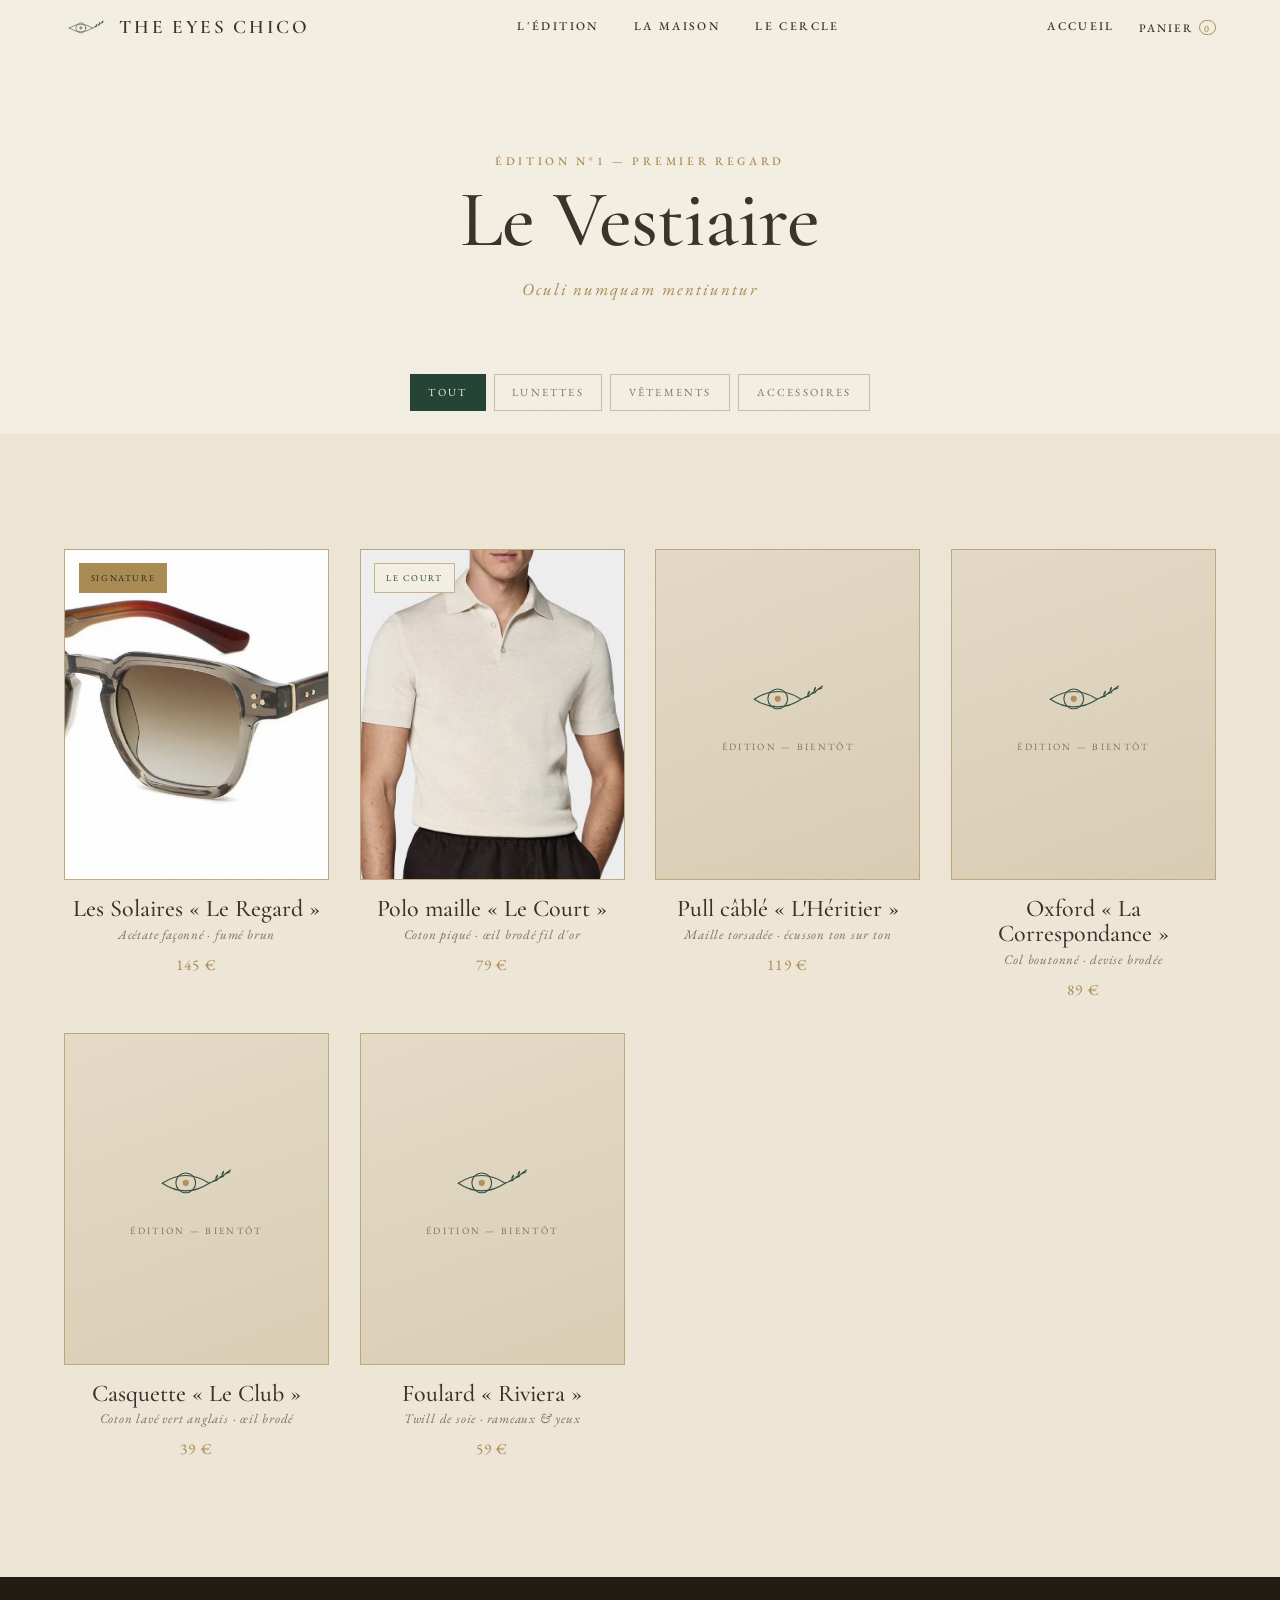
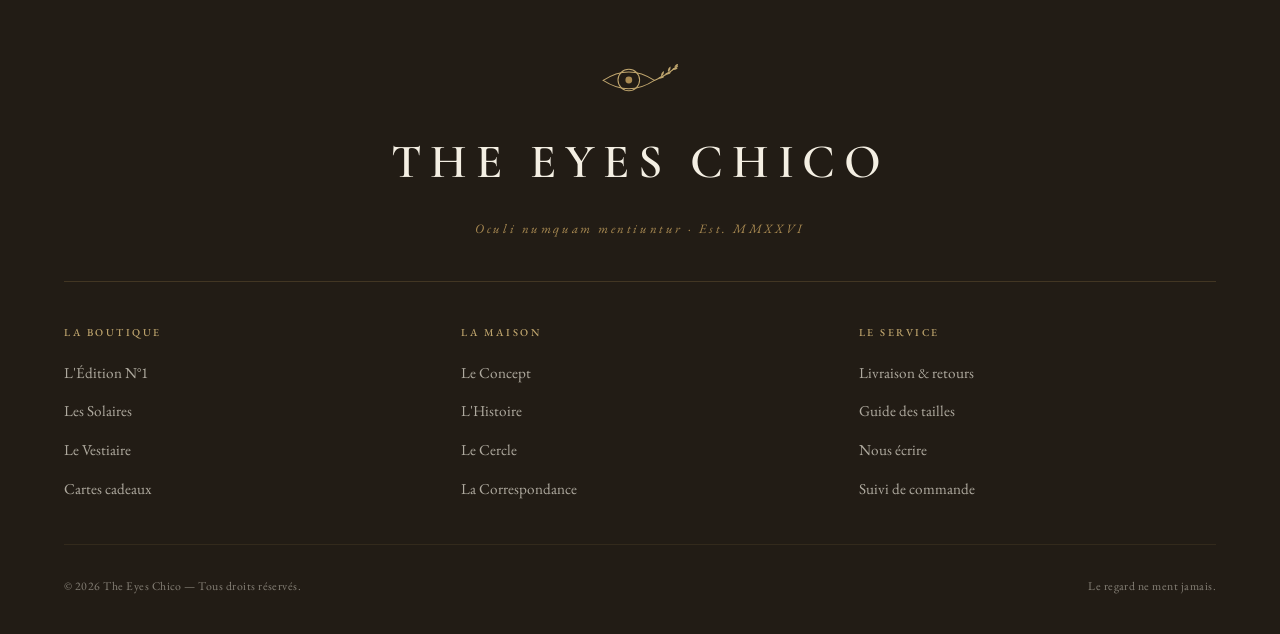
==== commit 25ac371f: "Rebrand to The Eyes Chico: old-money ivory/green identity Full rebuild from the brand book. Hand-cra" ====
--- a/collection.html
+++ b/collection.html
@@ -3,23 +3,25 @@
 <head>
 <meta charset="UTF-8" />
 <meta name="viewport" content="width=device-width, initial-scale=1" />
-<title>Boutique — House of AS</title>
-<meta name="description" content="La boutique House of AS : vêtements, lunettes et maroquinerie d'exception pour homme." />
-<meta name="theme-color" content="#1c140f" />
+<title>La Boutique — The Eyes Chico</title>
+<meta name="description" content="L'Édition N°1 « Premier Regard » — le vestiaire The Eyes Chico. Le regard ne ment jamais." />
+<meta name="theme-color" content="#224233" />
 <link rel="preconnect" href="https://fonts.googleapis.com" />
 <link rel="preconnect" href="https://fonts.gstatic.com" crossorigin />
-<link href="https://fonts.googleapis.com/css2?family=Archivo:wght@400;500;600;700;800;900&family=Inter:wght@300;400;500&family=Instrument+Serif:ital@0;1&display=swap" rel="stylesheet" />
+<link href="https://fonts.googleapis.com/css2?family=Cormorant+Garamond:ital,wght@0,400;0,500;0,600;1,400;1,500&family=EB+Garamond:ital,wght@0,400;0,500;1,400&display=swap" rel="stylesheet" />
 <link rel="stylesheet" href="assets/css/style.css" />
 </head>
 <body>
 
 <header class="nav is-solid" id="top">
-  <a class="nav__brand" href="index.html">House of AS</a>
+  <a class="nav__brand" href="index.html" aria-label="The Eyes Chico — accueil">
+    <svg class="eye" viewBox="0 0 240 130" fill="none" stroke="currentColor" stroke-width="3" stroke-linecap="round" stroke-linejoin="round" aria-hidden="true"><path d="M28 66 Q92 108 156 66"/><path d="M28 66 Q92 24 156 66 Q184 55 214 30"/><circle cx="92" cy="65" r="27"/><circle cx="92" cy="65" r="8.5" fill="#A98A52" stroke="none"/><g fill="currentColor" stroke="none"><path d="M0 0 C4 -3.4 11 -3.4 15 0 C11 3.4 4 3.4 0 0Z" transform="translate(166,60) rotate(-12)"/><path d="M0 0 C4 -3.4 11 -3.4 15 0 C11 3.4 4 3.4 0 0Z" transform="translate(173,56) rotate(-64)"/><path d="M0 0 C4 -3.4 11 -3.4 15 0 C11 3.4 4 3.4 0 0Z" transform="translate(183,50) rotate(-14)"/><path d="M0 0 C4 -3.4 11 -3.4 15 0 C11 3.4 4 3.4 0 0Z" transform="translate(190,45) rotate(-66)"/><path d="M0 0 C4 -3.4 11 -3.4 15 0 C11 3.4 4 3.4 0 0Z" transform="translate(200,39) rotate(-16)"/><path d="M0 0 C3.4 -3 9 -3 12 0 C9 3 3.4 3 0 0Z" transform="translate(206,33) rotate(-40)"/></g></svg>
+    <span class="wm">The Eyes Chico</span>
+  </a>
   <nav class="nav__links" aria-label="Principal">
-    <a class="link-underline" href="collection.html">Vestiaire</a>
-    <a class="link-underline" href="index.html#categories">Catégories</a>
+    <a class="link-underline" href="collection.html">L'Édition</a>
     <a class="link-underline" href="index.html#maison">La Maison</a>
-    <a class="link-underline" href="index.html#cercle">Contact</a>
+    <a class="link-underline" href="index.html#cercle">Le Cercle</a>
   </nav>
   <div class="nav__right">
     <a class="link-underline" href="index.html">Accueil</a>
@@ -30,14 +32,15 @@
 
 <section class="page-head">
   <div class="wrap">
-    <p class="eyebrow">La boutique</p>
-    <h1 class="display">Le vestiaire</h1>
-    <p>Une sélection resserrée, conçue pour se combiner. Chaque pièce existe parce qu'elle manquait.</p>
+    <p class="eyebrow eyebrow--or">Édition N°1 — Premier Regard</p>
+    <h1 class="display">Le Vestiaire</h1>
+    <span class="latin">Oculi numquam mentiuntur</span>
   </div>
 </section>
 
 <div class="filters">
   <button class="active" data-filter="all">Tout</button>
+  <button data-filter="lunettes">Lunettes</button>
   <button data-filter="vetements">Vêtements</button>
   <button data-filter="accessoires">Accessoires</button>
 </div>
@@ -46,44 +49,34 @@
   <div class="wrap">
     <div class="product-grid">
 
-      <a class="product reveal" data-cat="vetements" href="product.html">
-        <div class="product__media"><span class="product__badge product__badge--terra">Signature</span><img src="assets/img/polo.jpg" alt="Polo en maille crème" loading="lazy" /></div>
-        <div class="product__info"><div><div class="nm">Polo en maille</div><div class="ct">Coton · Crème</div></div><div class="pr">180 €</div></div>
+      <a class="product reveal" data-cat="lunettes" href="product.html">
+        <div class="product__media"><span class="product__badge product__badge--or">Signature</span><img src="assets/img/sunglasses.jpg" alt="Solaires Le Regard" loading="lazy" /></div>
+        <div class="product__info"><div class="nm">Les Solaires « Le Regard »</div><div class="ct">Acétate façonné · fumé brun</div><div class="pr">145 €</div></div>
       </a>
 
       <a class="product reveal" data-cat="vetements" href="product.html">
-        <div class="product__media"><img src="assets/img/trousers.jpg" alt="Pantalon en lin espresso" loading="lazy" /></div>
-        <div class="product__info"><div><div class="nm">Pantalon en lin</div><div class="ct">Lin lavé · Espresso</div></div><div class="pr">210 €</div></div>
+        <div class="product__media"><span class="product__badge">Le Court</span><img src="assets/img/polo.jpg" alt="Polo maille Le Court" loading="lazy" /></div>
+        <div class="product__info"><div class="nm">Polo maille « Le Court »</div><div class="ct">Coton piqué · œil brodé fil d'or</div><div class="pr">79 €</div></div>
+      </a>
+
+      <a class="product reveal" data-cat="vetements" href="product.html">
+        <div class="product__media"><div class="product__ph"><svg class="eye" viewBox="0 0 240 130" fill="none" stroke="currentColor" stroke-width="3" stroke-linecap="round" stroke-linejoin="round"><path d="M28 66 Q92 108 156 66"/><path d="M28 66 Q92 24 156 66 Q184 55 214 30"/><circle cx="92" cy="65" r="27"/><circle cx="92" cy="65" r="8.5" fill="#A98A52" stroke="none"/><g fill="currentColor" stroke="none"><path d="M0 0 C4 -3.4 11 -3.4 15 0 C11 3.4 4 3.4 0 0Z" transform="translate(166,60) rotate(-12)"/><path d="M0 0 C4 -3.4 11 -3.4 15 0 C11 3.4 4 3.4 0 0Z" transform="translate(173,56) rotate(-64)"/><path d="M0 0 C4 -3.4 11 -3.4 15 0 C11 3.4 4 3.4 0 0Z" transform="translate(183,50) rotate(-14)"/><path d="M0 0 C4 -3.4 11 -3.4 15 0 C11 3.4 4 3.4 0 0Z" transform="translate(190,45) rotate(-66)"/><path d="M0 0 C4 -3.4 11 -3.4 15 0 C11 3.4 4 3.4 0 0Z" transform="translate(200,39) rotate(-16)"/></g></svg><span class="tiny">Édition — bientôt</span></div></div>
+        <div class="product__info"><div class="nm">Pull câblé « L'Héritier »</div><div class="ct">Maille torsadée · écusson ton sur ton</div><div class="pr">119 €</div></div>
+      </a>
+
+      <a class="product reveal" data-cat="vetements" href="product.html">
+        <div class="product__media"><div class="product__ph"><svg class="eye" viewBox="0 0 240 130" fill="none" stroke="currentColor" stroke-width="3" stroke-linecap="round" stroke-linejoin="round"><path d="M28 66 Q92 108 156 66"/><path d="M28 66 Q92 24 156 66 Q184 55 214 30"/><circle cx="92" cy="65" r="27"/><circle cx="92" cy="65" r="8.5" fill="#A98A52" stroke="none"/><g fill="currentColor" stroke="none"><path d="M0 0 C4 -3.4 11 -3.4 15 0 C11 3.4 4 3.4 0 0Z" transform="translate(166,60) rotate(-12)"/><path d="M0 0 C4 -3.4 11 -3.4 15 0 C11 3.4 4 3.4 0 0Z" transform="translate(173,56) rotate(-64)"/><path d="M0 0 C4 -3.4 11 -3.4 15 0 C11 3.4 4 3.4 0 0Z" transform="translate(183,50) rotate(-14)"/><path d="M0 0 C4 -3.4 11 -3.4 15 0 C11 3.4 4 3.4 0 0Z" transform="translate(190,45) rotate(-66)"/><path d="M0 0 C4 -3.4 11 -3.4 15 0 C11 3.4 4 3.4 0 0Z" transform="translate(200,39) rotate(-16)"/></g></svg><span class="tiny">Édition — bientôt</span></div></div>
+        <div class="product__info"><div class="nm">Oxford « La Correspondance »</div><div class="ct">Col boutonné · devise brodée</div><div class="pr">89 €</div></div>
       </a>
 
       <a class="product reveal" data-cat="accessoires" href="product.html">
-        <div class="product__media"><img src="assets/img/sunglasses.jpg" alt="Lunettes de soleil acétate" loading="lazy" /></div>
-        <div class="product__info"><div><div class="nm">Lunettes solaires</div><div class="ct">Acétate · Fumé brun</div></div><div class="pr">190 €</div></div>
+        <div class="product__media"><div class="product__ph"><svg class="eye" viewBox="0 0 240 130" fill="none" stroke="currentColor" stroke-width="3" stroke-linecap="round" stroke-linejoin="round"><path d="M28 66 Q92 108 156 66"/><path d="M28 66 Q92 24 156 66 Q184 55 214 30"/><circle cx="92" cy="65" r="27"/><circle cx="92" cy="65" r="8.5" fill="#A98A52" stroke="none"/><g fill="currentColor" stroke="none"><path d="M0 0 C4 -3.4 11 -3.4 15 0 C11 3.4 4 3.4 0 0Z" transform="translate(166,60) rotate(-12)"/><path d="M0 0 C4 -3.4 11 -3.4 15 0 C11 3.4 4 3.4 0 0Z" transform="translate(173,56) rotate(-64)"/><path d="M0 0 C4 -3.4 11 -3.4 15 0 C11 3.4 4 3.4 0 0Z" transform="translate(183,50) rotate(-14)"/><path d="M0 0 C4 -3.4 11 -3.4 15 0 C11 3.4 4 3.4 0 0Z" transform="translate(190,45) rotate(-66)"/><path d="M0 0 C4 -3.4 11 -3.4 15 0 C11 3.4 4 3.4 0 0Z" transform="translate(200,39) rotate(-16)"/></g></svg><span class="tiny">Édition — bientôt</span></div></div>
+        <div class="product__info"><div class="nm">Casquette « Le Club »</div><div class="ct">Coton lavé vert anglais · œil brodé</div><div class="pr">39 €</div></div>
       </a>
 
       <a class="product reveal" data-cat="accessoires" href="product.html">
-        <div class="product__media"><span class="product__badge">Pièce rare</span><img src="assets/img/wallet.jpg" alt="Porte-cartes toile enduite marine" loading="lazy" /></div>
-        <div class="product__info"><div><div class="nm">Porte-cartes</div><div class="ct">Toile enduite · Marine</div></div><div class="pr">390 €</div></div>
-      </a>
-
-      <a class="product reveal" data-cat="vetements" href="product.html">
-        <div class="product__media"><div class="product__ph"><svg viewBox="0 0 48 48" fill="none" stroke="currentColor" stroke-width="1.2"><path d="M17 8l7 4 7-4 7 6-4 4v22H14V18l-4-4z"/><path d="M24 12v28"/></svg><span class="lbl">Chemise en lin</span><span class="tiny">Bientôt</span></div></div>
-        <div class="product__info"><div><div class="nm">Chemise en lin</div><div class="ct">Prochaine livraison</div></div><div class="pr">—</div></div>
-      </a>
-
-      <a class="product reveal" data-cat="vetements" href="product.html">
-        <div class="product__media"><div class="product__ph"><svg viewBox="0 0 48 48" fill="none" stroke="currentColor" stroke-width="1.2"><path d="M16 8l8 5 8-5 6 6-5 5v21H15V19l-5-5z"/></svg><span class="lbl">Veste d'été</span><span class="tiny">Bientôt</span></div></div>
-        <div class="product__info"><div><div class="nm">Veste non doublée</div><div class="ct">Prochaine livraison</div></div><div class="pr">—</div></div>
-      </a>
-
-      <a class="product reveal" data-cat="accessoires" href="product.html">
-        <div class="product__media"><div class="product__ph"><svg viewBox="0 0 48 48" fill="none" stroke="currentColor" stroke-width="1.2"><circle cx="24" cy="27" r="11"/><path d="M24 16V9m-5 0h10"/></svg><span class="lbl">Chevalière</span><span class="tiny">Bientôt</span></div></div>
-        <div class="product__info"><div><div class="nm">Chevalière</div><div class="ct">Prochaine livraison</div></div><div class="pr">—</div></div>
-      </a>
-
-      <a class="product reveal" data-cat="accessoires" href="product.html">
-        <div class="product__media"><div class="product__ph"><svg viewBox="0 0 48 48" fill="none" stroke="currentColor" stroke-width="1.2"><path d="M6 20h30v6H6z"/><rect x="36" y="18" width="6" height="10" rx="1.5"/></svg><span class="lbl">Ceinture</span><span class="tiny">Bientôt</span></div></div>
-        <div class="product__info"><div><div class="nm">Ceinture cuir</div><div class="ct">Prochaine livraison</div></div><div class="pr">—</div></div>
+        <div class="product__media"><div class="product__ph"><svg class="eye" viewBox="0 0 240 130" fill="none" stroke="currentColor" stroke-width="3" stroke-linecap="round" stroke-linejoin="round"><path d="M28 66 Q92 108 156 66"/><path d="M28 66 Q92 24 156 66 Q184 55 214 30"/><circle cx="92" cy="65" r="27"/><circle cx="92" cy="65" r="8.5" fill="#A98A52" stroke="none"/><g fill="currentColor" stroke="none"><path d="M0 0 C4 -3.4 11 -3.4 15 0 C11 3.4 4 3.4 0 0Z" transform="translate(166,60) rotate(-12)"/><path d="M0 0 C4 -3.4 11 -3.4 15 0 C11 3.4 4 3.4 0 0Z" transform="translate(173,56) rotate(-64)"/><path d="M0 0 C4 -3.4 11 -3.4 15 0 C11 3.4 4 3.4 0 0Z" transform="translate(183,50) rotate(-14)"/><path d="M0 0 C4 -3.4 11 -3.4 15 0 C11 3.4 4 3.4 0 0Z" transform="translate(190,45) rotate(-66)"/><path d="M0 0 C4 -3.4 11 -3.4 15 0 C11 3.4 4 3.4 0 0Z" transform="translate(200,39) rotate(-16)"/></g></svg><span class="tiny">Édition — bientôt</span></div></div>
+        <div class="product__info"><div class="nm">Foulard « Riviera »</div><div class="ct">Twill de soie · rameaux & yeux</div><div class="pr">59 €</div></div>
       </a>
 
     </div>
@@ -92,21 +85,24 @@
 
 <footer class="foot">
   <div class="wrap">
-    <div class="foot__big">House of AS</div>
+    <div class="foot__blason">
+      <svg class="eye" viewBox="0 0 240 130" fill="none" stroke="currentColor" stroke-width="2.6" stroke-linecap="round" stroke-linejoin="round" aria-hidden="true"><path d="M28 66 Q92 108 156 66"/><path d="M28 66 Q92 24 156 66 Q184 55 214 30"/><circle cx="92" cy="65" r="27"/><circle cx="92" cy="65" r="8.5" fill="#A98A52" stroke="none"/><g fill="currentColor" stroke="none"><path d="M0 0 C4 -3.4 11 -3.4 15 0 C11 3.4 4 3.4 0 0Z" transform="translate(166,60) rotate(-12)"/><path d="M0 0 C4 -3.4 11 -3.4 15 0 C11 3.4 4 3.4 0 0Z" transform="translate(173,56) rotate(-64)"/><path d="M0 0 C4 -3.4 11 -3.4 15 0 C11 3.4 4 3.4 0 0Z" transform="translate(183,50) rotate(-14)"/><path d="M0 0 C4 -3.4 11 -3.4 15 0 C11 3.4 4 3.4 0 0Z" transform="translate(190,45) rotate(-66)"/><path d="M0 0 C4 -3.4 11 -3.4 15 0 C11 3.4 4 3.4 0 0Z" transform="translate(200,39) rotate(-16)"/><path d="M0 0 C3.4 -3 9 -3 12 0 C9 3 3.4 3 0 0Z" transform="translate(206,33) rotate(-40)"/></g></svg>
+      <div class="wm">The Eyes Chico</div>
+      <p class="latin">Oculi numquam mentiuntur · Est. MMXXVI</p>
+    </div>
     <div class="foot__top">
-      <div><p class="blurb">La maison du vestiaire masculin. Vêtements, lunettes et maroquinerie d'exception — pensés pour durer, faits pour se transmettre.</p></div>
-      <div><h4>Boutique</h4><ul><li><a href="collection.html">Vestiaire</a></li><li><a href="collection.html">Lunettes</a></li><li><a href="collection.html">Maroquinerie</a></li><li><a href="collection.html">Sur-mesure</a></li></ul></div>
-      <div><h4>La Maison</h4><ul><li><a href="index.html#maison">Notre histoire</a></li><li><a href="index.html#maison">Matières</a></li><li><a href="index.html#categories">Catégories</a></li><li><a href="index.html#cercle">Le Cercle</a></li></ul></div>
-      <div><h4>Service</h4><ul><li><a href="#">Livraison & retours</a></li><li><a href="#">Guide des tailles</a></li><li><a href="#">Nous contacter</a></li><li><a href="#">Suivi de commande</a></li></ul></div>
+      <div><h4>La Boutique</h4><ul><li><a href="collection.html">L'Édition N°1</a></li><li><a href="collection.html">Les Solaires</a></li><li><a href="collection.html">Le Vestiaire</a></li><li><a href="collection.html">Cartes cadeaux</a></li></ul></div>
+      <div><h4>La Maison</h4><ul><li><a href="index.html#maison">Le Concept</a></li><li><a href="index.html#maison">L'Histoire</a></li><li><a href="index.html#cercle">Le Cercle</a></li><li><a href="#">La Correspondance</a></li></ul></div>
+      <div><h4>Le Service</h4><ul><li><a href="#">Livraison & retours</a></li><li><a href="#">Guide des tailles</a></li><li><a href="#">Nous écrire</a></li><li><a href="#">Suivi de commande</a></li></ul></div>
     </div>
-    <div class="foot__bottom"><span>© <span data-year>2026</span> House of AS — Tous droits réservés.</span><span>New York · Paris · Livraison mondiale</span></div>
+    <div class="foot__bottom"><span>© <span data-year>2026</span> The Eyes Chico — Tous droits réservés.</span><span>Le regard ne ment jamais.</span></div>
   </div>
 </footer>
 
 <div class="drawer-backdrop" data-close-cart></div>
 <aside class="drawer" aria-label="Panier">
   <div class="drawer__head"><h3>Votre panier</h3><button class="drawer__close" data-close-cart aria-label="Fermer">×</button></div>
-  <div class="drawer__empty"><p>Votre panier est encore vide.</p><a class="btn btn--ghost" href="collection.html" data-close-cart>Parcourir la boutique</a></div>
+  <div class="drawer__empty"><p class="latin">Votre panier vous regarde encore.</p><a class="btn btn--ghost" href="collection.html" data-close-cart>Parcourir l'Édition</a></div>
 </aside>
 
 <script>
--- a/assets/css/style.css
+++ b/assets/css/style.css
@@ -1,382 +1,340 @@
 /* ============================================================
-   HOUSE OF AS — Design System v2
-   Earth / warm-brown · modern editorial
-   ============================================================ */
-
-/* ---------- Tokens ---------- */
+   THE EYES CHICO — Design System
+   Old money · ivoire / sépia / vert anglais / or ancien
+   « Le regard ne ment jamais »
+   ============================================================ */
+
 :root {
-  /* Earth ramp (warm, hue ~60-75) */
-  --sand-50:  oklch(0.965 0.012 85);
-  --sand-100: oklch(0.935 0.020 82);
-  --sand-200: oklch(0.895 0.028 78);
-  --sand-300: oklch(0.840 0.036 74);
-  --camel:    oklch(0.745 0.060 68);
-  --clay:     oklch(0.620 0.078 55);
-  --terra:    oklch(0.560 0.110 45);   /* terracotta accent */
-  --cocoa:    oklch(0.420 0.050 52);
-  --espresso: oklch(0.300 0.038 50);
-  --bean:     oklch(0.205 0.026 50);   /* near-black warm */
-  --ink:      oklch(0.165 0.020 50);
-
-  --cream:    oklch(0.960 0.022 86);
+  /* Brand book palette */
+  --ivoire:   #F4EFE3;   /* papier — fond principal */
+  --vert:     #224233;   /* vert anglais — signature */
+  --sepia:    #3A3128;   /* encre sépia — textes */
+  --or:       #A98A52;   /* or ancien — fil & détails */
+  --bordeaux: #6E3B34;   /* bordeaux héritage — ponctuel */
+
+  /* Derived warm neutrals (beige / marron) */
+  --ivoire-2: #EDE6D6;   /* surface un ton plus profond */
+  --ivoire-3: #E4DAC6;   /* cartes / creux */
+  --sable:    #D9CDB4;
+  --taupe:    #B7A88a;
+  --espresso: #2A231B;   /* marron profond — sections sombres */
+  --espresso-2: #221C15;
+  --or-soft:  #C0A66E;
 
   /* Semantic */
-  --bg:        var(--sand-100);
-  --surface:   var(--sand-50);
-  --text:      var(--bean);
-  --text-mute: color-mix(in oklch, var(--bean) 64%, var(--sand-200));
-  --line:      color-mix(in oklch, var(--espresso) 28%, transparent);
-  --line-soft: color-mix(in oklch, var(--espresso) 14%, transparent);
-  --accent:    var(--terra);
-
-  /* Type */
-  --font-display: "Archivo", system-ui, sans-serif;
-  --font-body: "Inter", system-ui, sans-serif;
-  --font-serif: "Instrument Serif", Georgia, serif;
+  --bg:        var(--ivoire);
+  --surface:   var(--ivoire-2);
+  --text:      var(--sepia);
+  --text-mute: color-mix(in srgb, var(--sepia) 66%, var(--ivoire));
+  --line:      color-mix(in srgb, var(--sepia) 26%, transparent);
+  --line-or:   color-mix(in srgb, var(--or) 60%, transparent);
+
+  --font-display: "Cormorant Garamond", Georgia, serif;
+  --font-body: "EB Garamond", Georgia, serif;
 
   --pad-x: clamp(1.25rem, 5vw, 6.5rem);
-  --maxw: 1400px;
-
-  --z-base: 0; --z-hero-msg: 10; --z-nav: 100;
-  --z-drawer-backdrop: 200; --z-drawer: 210; --z-loader: 900;
-
-  --ease-out: cubic-bezier(0.16, 1, 0.3, 1);
-  --ease-io: cubic-bezier(0.65, 0, 0.35, 1);
-}
-
-*, *::before, *::after { box-sizing: border-box; margin: 0; padding: 0; }
-html { -webkit-text-size-adjust: 100%; scroll-behavior: smooth; }
+  --maxw: 1320px;
+
+  --z-base:0; --z-nav:100; --z-drawer-backdrop:200; --z-drawer:210; --z-loader:900;
+  --ease-out: cubic-bezier(0.16,1,0.3,1);
+}
+
+*,*::before,*::after{ box-sizing:border-box; margin:0; padding:0; }
+html{ -webkit-text-size-adjust:100%; scroll-behavior:smooth; }
 @media (prefers-reduced-motion: reduce){ html{ scroll-behavior:auto; } }
 
-body {
-  font-family: var(--font-body); font-weight: 400;
+body{
+  font-family: var(--font-body); font-weight:400;
   color: var(--text); background: var(--bg);
-  line-height: 1.6; -webkit-font-smoothing: antialiased;
-  text-rendering: optimizeLegibility; overflow-x: hidden;
-  letter-spacing: -0.005em;
-}
-img { display:block; max-width:100%; height:auto; }
-a { color: inherit; text-decoration: none; }
-button { font: inherit; color: inherit; cursor: pointer; border: 0; background: none; }
-::selection { background: var(--terra); color: var(--cream); }
-
-/* subtle film grain over everything (modern texture) */
+  line-height:1.62; font-size:1.06rem;
+  -webkit-font-smoothing:antialiased; text-rendering:optimizeLegibility;
+  overflow-x:hidden;
+}
+img{ display:block; max-width:100%; height:auto; }
+a{ color:inherit; text-decoration:none; }
+button{ font:inherit; color:inherit; cursor:pointer; border:0; background:none; }
+::selection{ background: var(--vert); color: var(--ivoire); }
+
+/* film grain (argentique léger) */
 body::after{
-  content:""; position: fixed; inset:0; z-index: 1000; pointer-events:none; opacity:.035;
-  background-image: url("data:image/svg+xml,%3Csvg xmlns='http://www.w3.org/2000/svg' width='120' height='120'%3E%3Cfilter id='n'%3E%3CfeTurbulence type='fractalNoise' baseFrequency='0.85' numOctaves='2'/%3E%3C/filter%3E%3Crect width='100%25' height='100%25' filter='url(%23n)'/%3E%3C/svg%3E");
+  content:""; position:fixed; inset:0; z-index:1000; pointer-events:none; opacity:.04;
+  background-image:url("data:image/svg+xml,%3Csvg xmlns='http://www.w3.org/2000/svg' width='120' height='120'%3E%3Cfilter id='n'%3E%3CfeTurbulence type='fractalNoise' baseFrequency='0.8' numOctaves='2'/%3E%3C/filter%3E%3Crect width='100%25' height='100%25' filter='url(%23n)'/%3E%3C/svg%3E");
 }
 
 /* ---------- Type helpers ---------- */
-.display {
-  font-family: var(--font-display); font-weight: 800;
-  line-height: 0.94; letter-spacing: -0.035em; text-wrap: balance;
-  text-transform: uppercase;
-}
-.serif-em { font-family: var(--font-serif); font-weight: 400; font-style: italic; text-transform: none; letter-spacing: -0.01em; }
-.eyebrow {
-  font-family: var(--font-body); font-weight: 500; font-size: 0.7rem;
-  letter-spacing: 0.28em; text-transform: uppercase; color: var(--text-mute);
-}
-.lede { font-size: clamp(1.05rem, 1.5vw, 1.3rem); color: var(--text-mute); text-wrap: pretty; max-width: 60ch; line-height: 1.5; }
-
-.wrap { width: 100%; max-width: var(--maxw); margin-inline: auto; padding-inline: var(--pad-x); }
-.section { padding-block: clamp(4.5rem, 10vw, 10rem); }
+.display{ font-family: var(--font-display); font-weight:500; line-height:1.02; letter-spacing:-0.01em; text-wrap:balance; }
+.display em, .serif-i{ font-style:italic; }
+.eyebrow{ font-family: var(--font-body); font-weight:500; font-size:.72rem; letter-spacing:.32em; text-transform:uppercase; color: var(--text-mute); }
+.eyebrow--or{ color: var(--or); }
+.lede{ font-size: clamp(1.1rem,1.6vw,1.4rem); color: var(--text-mute); text-wrap:pretty; max-width:60ch; }
+.latin{ font-family: var(--font-body); font-style:italic; letter-spacing:.12em; color: var(--or); }
+
+/* double filet (thick + thin) */
+.filet{ border:0; height:0; border-top:2px solid var(--sepia); position:relative; }
+.filet::after{ content:""; position:absolute; left:0; right:0; top:3px; border-top:1px solid var(--line); }
+.filet--or{ border-top-color: var(--or); }
+.filet--or::after{ border-top-color: var(--line-or); }
+.filet--center{ width:64px; margin-inline:auto; }
+
+.wrap{ width:100%; max-width:var(--maxw); margin-inline:auto; padding-inline:var(--pad-x); }
+.section{ padding-block: clamp(4.5rem,9vw,8.5rem); }
 
 /* ---------- Buttons ---------- */
-.btn {
-  --bg2: var(--bean); --fg2: var(--cream);
-  display:inline-flex; align-items:center; gap: 0.7em;
-  padding: 1.05rem 1.9rem; font-family: var(--font-body); font-weight: 500;
-  font-size: 0.72rem; letter-spacing: 0.16em; text-transform: uppercase;
-  color: var(--fg2); background: var(--bg2);
-  border: 1px solid var(--bg2); border-radius: 100px;
-  transition: background .5s var(--ease-out), color .5s var(--ease-out), border-color .5s var(--ease-out), transform .4s var(--ease-out);
-}
-.btn .arrow { transition: transform .5s var(--ease-out); }
-.btn:hover .arrow { transform: translateX(5px); }
-.btn--solid:hover { background: var(--terra); border-color: var(--terra); color: var(--cream); }
-.btn--ghost { --bg2: transparent; --fg2: var(--bean); border-color: var(--bean); }
-.btn--ghost:hover { background: var(--bean); color: var(--cream); }
-.btn--light { --bg2: var(--cream); --fg2: var(--bean); border-color: var(--cream); }
-.btn--light:hover { background: var(--terra); border-color: var(--terra); color: var(--cream); }
-
-.link-underline { position: relative; display:inline-block; font-size:0.72rem; letter-spacing:0.16em; text-transform:uppercase; font-weight:500; padding-bottom:3px; }
-.link-underline::after { content:""; position:absolute; left:0; bottom:0; width:100%; height:1.5px; background: currentColor; transform: scaleX(0); transform-origin:left; transition: transform .5s var(--ease-out); }
-@media (hover:hover) and (pointer:fine){ .link-underline:hover::after{ transform: scaleX(1); } }
+.btn{
+  --b: var(--vert); --f: var(--ivoire);
+  display:inline-flex; align-items:center; gap:.7em;
+  padding:.95rem 1.9rem; font-family: var(--font-body); font-weight:500;
+  font-size:.76rem; letter-spacing:.22em; text-transform:uppercase;
+  color: var(--f); background: var(--b); border:1px solid var(--b);
+  transition: background .5s var(--ease-out), color .5s var(--ease-out), border-color .5s var(--ease-out);
+}
+.btn .arrow{ transition: transform .5s var(--ease-out); }
+.btn:hover .arrow{ transform: translateX(5px); }
+.btn--solid:hover{ background:transparent; color: var(--vert); }
+.btn--ghost{ --b:transparent; --f:var(--sepia); border-color: var(--sepia); }
+.btn--ghost:hover{ background: var(--sepia); color: var(--ivoire); }
+.btn--or{ --b:var(--or); --f:var(--espresso); border-color:var(--or); }
+.btn--or:hover{ background:transparent; color:var(--or); }
+.btn--light{ --b:var(--ivoire); --f:var(--vert); border-color:var(--ivoire); }
+.btn--light:hover{ background:transparent; color:var(--ivoire); }
+
+.link-underline{ position:relative; display:inline-block; font-size:.74rem; letter-spacing:.2em; text-transform:uppercase; font-weight:500; padding-bottom:3px; }
+.link-underline::after{ content:""; position:absolute; left:0; bottom:0; width:100%; height:1px; background: currentColor; transform:scaleX(0); transform-origin:left; transition:transform .5s var(--ease-out); }
+@media (hover:hover) and (pointer:fine){ .link-underline:hover::after{ transform:scaleX(1); } }
+
+/* eye emblem sizing */
+.eye{ display:block; color: var(--vert); }
+.foot__blason .eye{ color: var(--or-soft); }
+.eye .pupil{ transition: transform .18s ease-out; }
+.eye .leaf, .eye .lid{ }
 
 /* ============================================================
    NAV
    ============================================================ */
-.nav {
-  position: fixed; inset: 0 0 auto 0; z-index: var(--z-nav);
+.nav{
+  position:fixed; inset:0 0 auto 0; z-index:var(--z-nav);
   display:flex; align-items:center; justify-content:space-between; gap:2rem;
-  padding: 1.2rem var(--pad-x); color: var(--cream);
-  transition: background .6s var(--ease-out), color .6s var(--ease-out), padding .6s var(--ease-out), box-shadow .6s var(--ease-out);
-}
-.nav.is-solid {
-  background: color-mix(in oklch, var(--sand-50) 82%, transparent);
-  -webkit-backdrop-filter: blur(16px) saturate(1.1); backdrop-filter: blur(16px) saturate(1.1);
-  color: var(--bean); box-shadow: 0 1px 0 var(--line-soft); padding-block: 0.85rem;
-}
-.nav__brand { font-family: var(--font-display); font-weight: 800; font-size: 1.15rem; letter-spacing: 0.02em; text-transform: uppercase; line-height: 1; }
-.nav__links { display:flex; gap: 2.2rem; align-items:center; }
-.nav__right { display:flex; gap: 1.5rem; align-items:center; }
-.nav__cart { display:inline-flex; align-items:center; gap:.5em; font-size:.7rem; letter-spacing:.16em; text-transform:uppercase; font-weight:500; }
-.nav__cart .count { display:grid; place-items:center; min-width:1.5em; height:1.5em; padding:0 .4em; background: var(--terra); color: var(--cream); border-radius:999px; font-size:.6rem; }
-.nav__burger { display:none; flex-direction:column; gap:5px; width:26px; }
-.nav__burger span { height:1.5px; background: currentColor; }
-@media (max-width: 900px){ .nav__links{ display:none; } .nav__burger{ display:flex; } }
-
-/* ============================================================
-   HERO — cinematic push to the doors
-   ============================================================ */
-.hero { position: relative; height: 520vh; background: var(--ink); }
-.hero__stage { position: sticky; top: 0; height: 100vh; width: 100%; overflow: hidden; background: var(--ink); }
-.hero__canvas { position:absolute; inset:0; width:100%; height:100%; display:block; }
-
-/* dimming / mood filter on the footage */
-.hero__scrim {
-  position:absolute; inset:0; z-index: 2; pointer-events:none;
-  background:
-    radial-gradient(120% 100% at 50% 42%, transparent 0%, oklch(0.18 0.03 50 / 0.30) 62%, oklch(0.12 0.02 50 / 0.74) 100%),
-    linear-gradient(to bottom, oklch(0.14 0.02 50 / 0.55) 0%, oklch(0.14 0.02 50 / 0.18) 26%, oklch(0.12 0.02 50 / 0.30) 70%, oklch(0.1 0.02 50 / 0.78) 100%);
-  mix-blend-mode: normal;
-}
-.hero__fallback { position:absolute; inset:0; width:100%; height:100%; object-fit:cover; }
-
-.hero__messages { position:absolute; inset:0; z-index: var(--z-hero-msg); pointer-events:none; }
-.hero-msg {
-  position:absolute; left:0; right:0; padding-inline: var(--pad-x);
-  display:flex; flex-direction:column; align-items:center; text-align:center;
-  opacity:0; color: var(--cream);
-}
-.hero-msg--top { top: clamp(20vh, 24vh, 28vh); }
-.hero-msg--mid { top:50%; transform: translateY(-50%); }
-.hero-msg--bottom { bottom: clamp(16vh, 18vh, 20vh); }
-.hero-msg .k { font-size:.7rem; letter-spacing:.34em; text-transform:uppercase; color: color-mix(in oklch, var(--camel) 80%, white); margin-bottom: 1rem; }
-.hero-msg .t { font-family: var(--font-display); font-weight: 800; text-transform: uppercase; font-size: clamp(2rem, 5.5vw, 4.4rem); line-height: 0.96; letter-spacing: -0.03em; text-shadow: 0 2px 40px oklch(0.1 0.02 50 / 0.6); }
-.hero-msg .t .serif-em { color: var(--camel); }
-.hero-msg .s { margin-top:1rem; font-size: clamp(.95rem,1.4vw,1.15rem); max-width: 34ch; color: color-mix(in oklch, var(--cream) 86%, var(--camel)); }
-
-/* doors-open finale: oversized statement */
-.hero-finale { position:absolute; inset:0; z-index: var(--z-hero-msg); display:grid; place-content:center; text-align:center; padding-inline: var(--pad-x); opacity:0; pointer-events:none; }
-.hero-finale .big {
-  font-family: var(--font-display); font-weight: 800; text-transform: uppercase;
-  font-size: clamp(2.6rem, 11vw, 9.5rem); line-height: 0.88; letter-spacing: -0.045em;
-  color: var(--cream); text-shadow: 0 4px 60px oklch(0.08 0.02 50 / 0.7);
-}
-.hero-finale .big .serif-em { display:block; color: var(--camel); font-size: 0.92em; }
-.hero-finale .sub { margin-top: 1.6rem; font-size:.74rem; letter-spacing:.3em; text-transform:uppercase; color: color-mix(in oklch, var(--cream) 80%, var(--camel)); }
-.hero-finale .cta { margin-top: 2rem; }
-.hero-finale.is-live { pointer-events: auto; }
-
-.hero__cue { position:absolute; left:50%; bottom:2.2rem; transform:translateX(-50%); z-index: var(--z-hero-msg); display:flex; flex-direction:column; align-items:center; gap:.7rem; color: var(--cream); font-size:.6rem; letter-spacing:.32em; text-transform:uppercase; }
-.hero__cue .bar { width:1px; height:46px; background: linear-gradient(var(--cream), transparent); position:relative; overflow:hidden; }
-.hero__cue .bar::after { content:""; position:absolute; inset:0; background: var(--cream); animation: cueRun 2.4s var(--ease-out) infinite; }
-@keyframes cueRun { 0%{transform:translateY(-100%)} 60%,100%{transform:translateY(100%)} }
+  padding:1rem var(--pad-x); color: var(--sepia);
+  transition: background .6s var(--ease-out), padding .6s var(--ease-out), box-shadow .6s var(--ease-out);
+}
+.nav.is-solid{
+  background: color-mix(in srgb, var(--ivoire) 88%, transparent);
+  -webkit-backdrop-filter: blur(12px); backdrop-filter: blur(12px);
+  box-shadow:0 1px 0 var(--line-or); padding-block:.7rem;
+}
+.nav__brand{ display:flex; align-items:center; gap:.7rem; }
+.nav__brand .eye{ width:44px; }
+.nav__brand .wm{ font-family: var(--font-display); font-weight:600; font-size:1.2rem; letter-spacing:.14em; text-transform:uppercase; line-height:1; }
+.nav__links{ display:flex; gap:2.2rem; align-items:center; }
+.nav__right{ display:flex; gap:1.5rem; align-items:center; }
+.nav__cart{ display:inline-flex; align-items:center; gap:.5em; font-size:.72rem; letter-spacing:.18em; text-transform:uppercase; font-weight:500; }
+.nav__cart .count{ display:grid; place-items:center; min-width:1.5em; height:1.5em; padding:0 .4em; border:1px solid var(--or); color: var(--or); border-radius:999px; font-size:.62rem; }
+.nav__burger{ display:none; flex-direction:column; gap:5px; width:26px; }
+.nav__burger span{ height:1px; background: currentColor; }
+@media (max-width:920px){ .nav__links{ display:none; } .nav__burger{ display:flex; } }
+
+/* ============================================================
+   HERO
+   ============================================================ */
+.hero{ position:relative; min-height:100svh; display:grid; place-items:center; text-align:center; padding: 7rem var(--pad-x) 4rem; overflow:hidden; }
+.hero::before{ /* soft vignette of warmth */
+  content:""; position:absolute; inset:0; z-index:-1;
+  background: radial-gradient(120% 90% at 50% 30%, #fbf7ec 0%, var(--ivoire) 55%, var(--ivoire-2) 100%);
+}
+.hero__top{ position:absolute; top: clamp(6rem,10vw,7.5rem); left:0; right:0; display:flex; flex-direction:column; align-items:center; gap:.8rem; }
+.hero__emblem{ width: clamp(220px, 34vw, 380px); margin-bottom: clamp(1.2rem,3vw,2rem); }
+.hero__emblem .eye{ width:100%; overflow:visible; }
+.hero h1{ font-family: var(--font-display); font-weight:500; font-size: clamp(2.8rem, 8vw, 6.5rem); line-height:.98; letter-spacing:-0.015em; max-width:16ch; }
+.hero h1 em{ font-style:italic; color: var(--vert); }
+.hero__latin{ margin-top:1.4rem; font-size: clamp(.85rem,1.4vw,1.05rem); }
+.hero__cta{ margin-top: clamp(1.8rem,3vw,2.4rem); display:flex; gap:.8rem; justify-content:center; flex-wrap:wrap; }
+.hero__cue{ position:absolute; left:50%; bottom:1.8rem; transform:translateX(-50%); display:flex; flex-direction:column; align-items:center; gap:.6rem; color: var(--text-mute); font-size:.6rem; letter-spacing:.3em; text-transform:uppercase; }
+.hero__cue .bar{ width:1px; height:42px; background:linear-gradient(var(--or), transparent); position:relative; overflow:hidden; }
+.hero__cue .bar::after{ content:""; position:absolute; inset:0; background:var(--or); animation:cueRun 2.4s var(--ease-out) infinite; }
+@keyframes cueRun{ 0%{transform:translateY(-100%)} 60%,100%{transform:translateY(100%)} }
+
+/* leaves draw-in on load (opacity only — keep the SVG transform placement) */
+.eye--animated .leaf{ opacity:0; animation: leafIn .55s var(--ease-out) forwards; }
+.eye--animated .leaf:nth-child(1){ animation-delay:.5s } .eye--animated .leaf:nth-child(2){ animation-delay:.62s }
+.eye--animated .leaf:nth-child(3){ animation-delay:.74s } .eye--animated .leaf:nth-child(4){ animation-delay:.86s }
+.eye--animated .leaf:nth-child(5){ animation-delay:.98s } .eye--animated .leaf:nth-child(6){ animation-delay:1.1s }
+@keyframes leafIn{ to{ opacity:1; } }
+.eye--animated .lid{ stroke-dasharray: 520; stroke-dashoffset:520; animation: draw 1.5s var(--ease-out) forwards; }
+.eye--animated .iris{ stroke-dasharray: 190; stroke-dashoffset:190; animation: draw 1.3s .3s var(--ease-out) forwards; }
+.eye--animated .pupil{ opacity:0; animation: fadeIn .6s 1s var(--ease-out) forwards; }
+@keyframes draw{ to{ stroke-dashoffset:0; } }
+@keyframes fadeIn{ to{ opacity:1; } }
+@media (prefers-reduced-motion: reduce){
+  .eye--animated .leaf,.eye--animated .lid,.eye--animated .iris,.eye--animated .pupil{ animation:none; opacity:1; transform:none; stroke-dashoffset:0; }
+}
 
 /* ============================================================
    REVEAL
    ============================================================ */
-.reveal { opacity:0; transform: translateY(30px); transition: opacity 1s var(--ease-out), transform 1s var(--ease-out); }
-.reveal.in { opacity:1; transform:none; }
-.reveal[data-d="1"]{ transition-delay:.09s } .reveal[data-d="2"]{ transition-delay:.18s } .reveal[data-d="3"]{ transition-delay:.27s } .reveal[data-d="4"]{ transition-delay:.36s }
+.reveal{ opacity:0; transform:translateY(26px); transition:opacity 1s var(--ease-out), transform 1s var(--ease-out); }
+.reveal.in{ opacity:1; transform:none; }
+.reveal[data-d="1"]{ transition-delay:.1s } .reveal[data-d="2"]{ transition-delay:.2s } .reveal[data-d="3"]{ transition-delay:.3s } .reveal[data-d="4"]{ transition-delay:.4s }
 @media (prefers-reduced-motion: reduce){ .reveal{ opacity:1; transform:none; transition:none; } }
 
 /* ============================================================
-   MARQUEE
-   ============================================================ */
-.marquee { overflow:hidden; background: var(--bean); color: var(--cream); padding: 1.1rem 0; border-block: 1px solid color-mix(in oklch, var(--camel) 30%, transparent); }
-.marquee__row { display:flex; gap: 3rem; width:max-content; animation: marq 28s linear infinite; }
-.marquee:hover .marquee__row { animation-play-state: paused; }
-.marquee span { font-family: var(--font-display); font-weight: 700; text-transform: uppercase; font-size: clamp(1rem,1.8vw,1.5rem); letter-spacing: -0.01em; display:inline-flex; align-items:center; gap: 3rem; }
-.marquee span::after { content:"✦"; color: var(--terra); font-size: .7em; }
-@keyframes marq { to { transform: translateX(-50%); } }
-@media (prefers-reduced-motion: reduce){ .marquee__row{ animation:none; } }
-
-/* ============================================================
-   INTRO / MANIFESTO — big type, asymmetric
-   ============================================================ */
-.intro { background: var(--bg); }
-.intro__grid { display:grid; grid-template-columns: 1fr; gap: clamp(1.5rem,4vw,3rem); }
-.intro h2 { font-family: var(--font-display); font-weight: 800; text-transform: uppercase; font-size: clamp(2.2rem, 7vw, 6rem); line-height: 0.92; letter-spacing: -0.04em; max-width: 16ch; }
-.intro h2 .serif-em { color: var(--terra); }
-.intro__foot { display:flex; justify-content: space-between; gap:2rem; flex-wrap:wrap; align-items:flex-end; margin-top: clamp(2rem,5vw,4rem); padding-top: 2rem; border-top: 1px solid var(--line); }
-
-/* ============================================================
-   FEATURE / EDITORIAL FULL-BLEED
-   ============================================================ */
-.feature { position: relative; min-height: 92vh; display:flex; align-items:flex-end; overflow:hidden; color: var(--cream); }
-.feature img { position:absolute; inset:0; width:100%; height:100%; object-fit:cover; z-index:-2; }
-.feature::after { content:""; position:absolute; inset:0; z-index:-1; background: linear-gradient(to top, oklch(0.12 0.02 50 / 0.85) 0%, oklch(0.12 0.02 50 / 0.2) 45%, oklch(0.12 0.02 50 / 0.5) 100%); }
-.feature__body { padding: clamp(2rem,6vw,5rem) var(--pad-x); max-width: 720px; }
-.feature__body .display { font-size: clamp(2.4rem,6vw,5rem); }
-.feature__body .display .serif-em { color: var(--camel); }
-.feature__body p { margin: 1.4rem 0 2rem; color: color-mix(in oklch, var(--cream) 88%, var(--camel)); max-width: 48ch; }
-
-/* ============================================================
-   PRODUCT GRID (demo — slots ready for real photos)
-   ============================================================ */
-.section-head { display:flex; align-items:flex-end; justify-content:space-between; gap:2rem; flex-wrap:wrap; margin-bottom: clamp(2rem,4vw,3.5rem); }
-.section-head .display { font-size: clamp(2rem,5vw,3.8rem); }
-.section-head p { color: var(--text-mute); max-width: 40ch; }
-
-.products { background: var(--bg); }
-.product-grid { display:grid; grid-template-columns: repeat(auto-fill, minmax(250px,1fr)); gap: clamp(1rem,2vw,1.8rem); }
-.product { display:block; }
-.product__media {
-  position:relative; aspect-ratio: 4/5; overflow:hidden; border-radius: 6px;
-  background:
-    radial-gradient(120% 90% at 30% 20%, var(--sand-200), var(--camel) 75%, var(--clay) 100%);
-  display:grid; place-items:center; isolation:isolate;
-}
-.product__media img { position:absolute; inset:0; width:100%; height:100%; object-fit:cover; transition: transform 1.1s var(--ease-out); }
-@media (hover:hover) and (pointer:fine){ .product:hover .product__media img { transform: scale(1.05); } }
-/* placeholder content shown until a real photo is dropped in */
-.product__ph { display:flex; flex-direction:column; align-items:center; gap:.9rem; color: color-mix(in oklch, var(--espresso) 80%, var(--cream)); padding:1.5rem; text-align:center; }
-.product__ph svg { width:48px; height:48px; opacity:.7; }
-.product__ph .lbl { font-family: var(--font-display); font-weight:700; text-transform:uppercase; font-size:1.05rem; letter-spacing:-0.01em; }
-.product__ph .tiny { font-size:.6rem; letter-spacing:.2em; text-transform:uppercase; opacity:.6; }
-.product__badge { position:absolute; top:.8rem; left:.8rem; z-index:2; background: var(--bean); color: var(--cream); font-size:.56rem; letter-spacing:.16em; text-transform:uppercase; padding:.4rem .7rem; border-radius:100px; }
-.product__badge--terra { background: var(--terra); }
-.product__info { padding-top: 1rem; display:flex; justify-content:space-between; gap:1rem; align-items:baseline; }
-.product__info .nm { font-family: var(--font-display); font-weight:700; text-transform:uppercase; font-size:.95rem; letter-spacing:-0.01em; line-height:1.1; }
-.product__info .ct { font-size:.66rem; letter-spacing:.1em; text-transform:uppercase; color: var(--text-mute); margin-top:.25rem; }
-.product__info .pr { font-size:.92rem; white-space:nowrap; font-weight:500; }
-
-/* ============================================================
-   CATEGORY BENTO
-   ============================================================ */
-.bento { background: var(--surface); }
-.bento-grid { display:grid; grid-template-columns: repeat(12,1fr); grid-auto-rows: minmax(170px, auto); gap: clamp(.8rem,1.4vw,1.2rem); }
-.cat {
-  position:relative; overflow:hidden; border-radius:8px; padding: clamp(1.3rem,2vw,2rem);
-  display:flex; flex-direction:column; justify-content:flex-end; color: var(--cream); isolation:isolate;
-  background: linear-gradient(150deg, var(--cocoa), var(--espresso));
-  transition: transform .6s var(--ease-out);
-}
-.cat::after{ content:""; position:absolute; inset:0; z-index:-1; background: radial-gradient(140% 120% at 20% 0%, color-mix(in oklch,var(--camel) 40%, transparent), transparent 60%); }
-@media (hover:hover) and (pointer:fine){ .cat:hover{ transform: translateY(-4px); } }
-.cat .ico { width:36px; height:36px; margin-bottom:auto; color: var(--camel); }
-.cat .name { font-family: var(--font-display); font-weight:800; text-transform:uppercase; font-size: clamp(1.3rem,2.4vw,2rem); line-height:.95; letter-spacing:-0.02em; }
-.cat .more { margin-top:.7rem; font-size:.64rem; letter-spacing:.18em; text-transform:uppercase; opacity:.85; }
-.cat--a { grid-column: span 5; grid-row: span 2; background: linear-gradient(160deg, var(--clay), var(--espresso)); }
-.cat--b { grid-column: span 7; }
-.cat--c { grid-column: span 4; }
-.cat--d { grid-column: span 3; }
-.cat--e { grid-column: span 7; background: linear-gradient(160deg, var(--terra), var(--cocoa)); }
-@media (max-width: 820px){
-  .cat{ grid-column: span 12 !important; grid-row: auto !important; min-height: 180px; }
-}
-
-/* ============================================================
-   SPLIT / NUMBERS
-   ============================================================ */
-.values { background: var(--bean); color: var(--cream); }
-.values .display { color: var(--cream); }
-.values-grid { display:grid; grid-template-columns: repeat(3,1fr); gap: clamp(1.5rem,3vw,3rem); margin-top: clamp(2rem,4vw,3.5rem); }
-.value h3 { font-family: var(--font-display); font-weight:800; text-transform:uppercase; font-size: clamp(1.2rem,2vw,1.6rem); letter-spacing:-0.02em; margin-bottom:.7rem; }
-.value .n { font-family: var(--font-serif); font-style: italic; font-size: 2.2rem; color: var(--camel); line-height:1; display:block; margin-bottom:1rem; }
-.value p { color: color-mix(in oklch, var(--cream) 78%, var(--camel)); font-size:.95rem; }
-.value { padding-top: 1.4rem; border-top: 1px solid color-mix(in oklch, var(--camel) 30%, transparent); }
-@media (max-width: 760px){ .values-grid{ grid-template-columns:1fr; } }
-
-/* ============================================================
-   NEWSLETTER
-   ============================================================ */
-.cercle { background: var(--terra); color: var(--cream); text-align:center; position:relative; overflow:hidden; }
-.cercle .eyebrow { color: color-mix(in oklch, var(--cream) 85%, var(--camel)); }
-.cercle .display { font-size: clamp(2.4rem,7vw,5.5rem); margin:1.2rem auto 0; max-width: 14ch; color: var(--cream); }
-.cercle .display .serif-em { color: var(--bean); }
-.cercle p { color: color-mix(in oklch, var(--cream) 86%, transparent); margin:1.4rem auto 0; max-width:44ch; }
-.cercle form { display:flex; gap:.6rem; max-width:480px; margin: 2.2rem auto 0; flex-wrap:wrap; justify-content:center; }
-.cercle input { flex:1 1 240px; background: color-mix(in oklch, var(--cream) 12%, transparent); border:1px solid color-mix(in oklch,var(--cream) 45%, transparent); color: var(--cream); padding:1rem 1.2rem; border-radius:100px; font:inherit; }
-.cercle input::placeholder { color: color-mix(in oklch, var(--cream) 65%, transparent); }
-.cercle input:focus { outline:none; border-color: var(--cream); }
-.cercle .note { margin-top:1.2rem; font-size:.7rem; letter-spacing:.04em; opacity:.7; }
-
-/* ============================================================
-   FOOTER
-   ============================================================ */
-.foot { background: var(--ink); color: color-mix(in oklch, var(--cream) 70%, var(--espresso)); padding-block: clamp(3.5rem,6vw,5.5rem) 2.5rem; }
-.foot__big { font-family: var(--font-display); font-weight:800; text-transform:uppercase; font-size: clamp(2.6rem, 12vw, 11rem); line-height:.82; letter-spacing:-0.05em; color: var(--cream); padding-bottom: clamp(2rem,5vw,4rem); border-bottom: 1px solid color-mix(in oklch, var(--camel) 22%, transparent); }
-.foot__top { display:grid; grid-template-columns: 1.6fr repeat(3,1fr); gap:2.5rem; padding: 3rem 0; }
-.foot p.blurb { max-width:32ch; font-size:.92rem; }
-.foot h4 { font-size:.64rem; letter-spacing:.22em; text-transform:uppercase; color: var(--camel); margin-bottom:1.1rem; font-weight:600; }
-.foot ul { list-style:none; display:grid; gap:.7rem; }
-.foot a { font-size:.9rem; transition: color .4s; }
-@media (hover:hover){ .foot a:hover{ color: var(--cream); } }
-.foot__bottom { display:flex; justify-content:space-between; gap:1rem; flex-wrap:wrap; padding-top:2rem; border-top:1px solid color-mix(in oklch,var(--camel) 18%, transparent); font-size:.72rem; opacity:.7; }
-@media (max-width:820px){ .foot__top{ grid-template-columns:1fr 1fr; } }
-@media (max-width:520px){ .foot__top{ grid-template-columns:1fr; } }
+   BAND (latin devise)
+   ============================================================ */
+.band{ background: var(--vert); color: var(--ivoire); text-align:center; padding: clamp(2.2rem,4vw,3.2rem) var(--pad-x); }
+.band .latin{ color: var(--or-soft); font-size: clamp(1.1rem,2vw,1.6rem); letter-spacing:.14em; }
+.band .tr{ display:block; margin-top:.5rem; font-size:.72rem; letter-spacing:.34em; text-transform:uppercase; color: color-mix(in srgb, var(--ivoire) 72%, var(--vert)); }
+
+/* ============================================================
+   CONCEPT / MANIFESTO
+   ============================================================ */
+.concept{ background: var(--bg); text-align:center; }
+.concept .display{ font-size: clamp(2rem,5.2vw,4rem); max-width:20ch; margin:1.4rem auto 0; }
+.concept .display em{ color: var(--vert); }
+.concept .lede{ margin:1.8rem auto 0; text-align:center; }
+.piliers{ display:grid; grid-template-columns:repeat(3,1fr); gap: clamp(1.5rem,3vw,3rem); margin-top: clamp(2.5rem,5vw,4rem); text-align:center; }
+.pilier .num{ font-family: var(--font-display); font-style:italic; font-size:1.6rem; color: var(--or); }
+.pilier h3{ font-family: var(--font-display); font-weight:500; font-size:1.7rem; margin:.5rem 0 .6rem; letter-spacing:.02em; }
+.pilier p{ color: var(--text-mute); font-size:.98rem; max-width:32ch; margin-inline:auto; }
+.pilier .filet{ margin: 0 auto 1.2rem; width:40px; }
+@media (max-width:760px){ .piliers{ grid-template-columns:1fr; gap:2.5rem; } }
+
+/* ============================================================
+   ÉDITION / PRODUCTS
+   ============================================================ */
+.edition{ background: var(--surface); }
+.section-head{ display:flex; align-items:flex-end; justify-content:space-between; gap:2rem; flex-wrap:wrap; margin-bottom: clamp(2rem,4vw,3.2rem); }
+.section-head .display{ font-size: clamp(2rem,5vw,3.6rem); }
+.section-head .eyebrow{ margin-bottom:.6rem; }
+.section-head p{ color: var(--text-mute); max-width:40ch; }
+
+.product-grid{ display:grid; grid-template-columns:repeat(auto-fill,minmax(250px,1fr)); gap: clamp(1.2rem,2.4vw,2.4rem); }
+.product{ display:block; }
+.product__media{
+  position:relative; aspect-ratio:4/5; overflow:hidden;
+  background: linear-gradient(160deg, var(--ivoire-3), var(--sable));
+  display:grid; place-items:center; border:1px solid var(--line-or);
+}
+.product__media img{ position:absolute; inset:0; width:100%; height:100%; object-fit:cover; transition: transform 1.1s var(--ease-out); }
+@media (hover:hover) and (pointer:fine){ .product:hover .product__media img{ transform:scale(1.04); } }
+.product__ph{ display:flex; flex-direction:column; align-items:center; gap:1rem; color: var(--vert); padding:1.5rem; text-align:center; }
+.product__ph .eye{ width:88px; opacity:.9; }
+.product__ph .tiny{ font-size:.6rem; letter-spacing:.24em; text-transform:uppercase; color: var(--text-mute); }
+.product__badge{ position:absolute; top:.85rem; left:.85rem; z-index:2; background: var(--ivoire); color: var(--vert); border:1px solid var(--line-or); font-size:.56rem; letter-spacing:.18em; text-transform:uppercase; padding:.4rem .7rem; }
+.product__badge--or{ background: var(--or); color: var(--espresso); border-color: var(--or); }
+.product__info{ padding-top:1rem; text-align:center; }
+.product__info .nm{ font-family: var(--font-display); font-weight:500; font-size:1.5rem; line-height:1.05; }
+.product__info .ct{ font-size:.82rem; letter-spacing:.06em; color: var(--text-mute); margin-top:.15rem; font-style:italic; }
+.product__info .pr{ margin-top:.5rem; font-size:.95rem; letter-spacing:.08em; color: var(--or); }
+
+/* ============================================================
+   FEATURE / QUOTE
+   ============================================================ */
+.quote{ background: var(--espresso); color: var(--ivoire); text-align:center; }
+.quote .mark{ font-family: var(--font-display); font-style:italic; font-size: clamp(2rem,5.5vw,4.2rem); line-height:1.14; max-width:20ch; margin:0 auto; letter-spacing:.005em; }
+.quote .mark em{ color: var(--or-soft); }
+.quote .by{ margin-top:1.8rem; font-size:.72rem; letter-spacing:.3em; text-transform:uppercase; color: color-mix(in srgb, var(--ivoire) 62%, var(--espresso)); }
+
+/* editorial split */
+.split{ background: var(--bg); }
+.split__grid{ display:grid; grid-template-columns:1fr 1fr; gap: clamp(2rem,5vw,5rem); align-items:center; }
+.split__media{ aspect-ratio:4/5; overflow:hidden; border:1px solid var(--line-or); }
+.split__media img{ width:100%; height:100%; object-fit:cover; }
+.split__body .display{ font-size: clamp(1.9rem,4vw,3.2rem); margin:1.2rem 0; max-width:15ch; }
+.split__body .display em{ color: var(--vert); }
+.split__list{ margin:1.8rem 0; }
+.split__list li{ list-style:none; display:flex; gap:1rem; padding:1rem 0; border-top:1px solid var(--line); align-items:baseline; }
+.split__list li:last-child{ border-bottom:1px solid var(--line); }
+.split__list .n{ font-family: var(--font-display); font-style:italic; color: var(--or); font-size:1.1rem; }
+.split__list strong{ font-weight:500; font-family: var(--font-display); font-size:1.2rem; display:block; }
+.split__list span{ color: var(--text-mute); font-size:.92rem; }
+@media (max-width:820px){ .split__grid{ grid-template-columns:1fr; } .split__media{ order:-1; } }
+
+/* ============================================================
+   LE CERCLE (newsletter) — green signature
+   ============================================================ */
+.cercle{ background: var(--vert); color: var(--ivoire); text-align:center; }
+.cercle .eyebrow{ color: var(--or-soft); }
+.cercle .display{ color: var(--ivoire); font-size: clamp(2.2rem,6vw,4.4rem); margin:1.2rem auto 0; max-width:16ch; }
+.cercle .display em{ color: var(--or-soft); }
+.cercle p{ color: color-mix(in srgb, var(--ivoire) 78%, var(--vert)); margin:1.4rem auto 0; max-width:46ch; }
+.cercle form{ display:flex; gap:.6rem; max-width:480px; margin:2.2rem auto 0; flex-wrap:wrap; justify-content:center; }
+.cercle input{ flex:1 1 240px; background: color-mix(in srgb, var(--ivoire) 10%, transparent); border:1px solid color-mix(in srgb,var(--or) 55%, transparent); color: var(--ivoire); padding:1rem 1.2rem; font:inherit; letter-spacing:.04em; }
+.cercle input::placeholder{ color: color-mix(in srgb, var(--ivoire) 60%, transparent); }
+.cercle input:focus{ outline:none; border-color: var(--or); }
+.cercle .note{ margin-top:1.2rem; font-size:.72rem; letter-spacing:.06em; opacity:.66; font-style:italic; }
+
+/* ============================================================
+   FOOTER (blason)
+   ============================================================ */
+.foot{ background: var(--espresso-2); color: color-mix(in srgb, var(--ivoire) 66%, var(--espresso)); padding-block: clamp(3.5rem,6vw,5rem) 2.4rem; text-align:center; }
+.foot__blason{ display:flex; flex-direction:column; align-items:center; gap:1.1rem; padding-bottom:2.6rem; }
+.foot__blason .eye{ width:96px; }
+.foot__blason .wm{ font-family: var(--font-display); font-weight:600; font-size: clamp(2rem,6vw,3rem); letter-spacing:.18em; text-transform:uppercase; color: var(--ivoire); }
+.foot__blason .latin{ font-size:.8rem; letter-spacing:.2em; }
+.foot__top{ display:grid; grid-template-columns:repeat(3,1fr); gap:2.5rem; padding:2.6rem 0; border-top:1px solid color-mix(in srgb,var(--or) 24%, transparent); text-align:left; }
+.foot h4{ font-size:.66rem; letter-spacing:.24em; text-transform:uppercase; color: var(--or-soft); margin-bottom:1.1rem; font-weight:500; }
+.foot ul{ list-style:none; display:grid; gap:.7rem; }
+.foot a{ font-size:.95rem; transition:color .4s; }
+@media (hover:hover){ .foot a:hover{ color: var(--ivoire); } }
+.foot__bottom{ display:flex; justify-content:space-between; gap:1rem; flex-wrap:wrap; padding-top:2rem; border-top:1px solid color-mix(in srgb,var(--or) 18%, transparent); font-size:.74rem; letter-spacing:.04em; opacity:.7; }
+@media (max-width:640px){ .foot__top{ grid-template-columns:1fr 1fr; text-align:center; } }
 
 /* ============================================================
    LOADER
    ============================================================ */
-.loader { position:fixed; inset:0; z-index: var(--z-loader); display:grid; place-items:center; background: var(--ink); transition: opacity .9s var(--ease-out), visibility .9s; }
-.loader.is-done { opacity:0; visibility:hidden; }
-.loader__inner { text-align:center; color: var(--cream); }
-.loader__brand { font-family: var(--font-display); font-weight:800; text-transform:uppercase; font-size: clamp(1.8rem,6vw,3rem); letter-spacing:-0.02em; }
-.loader__track { width:180px; height:1.5px; background: color-mix(in oklch,var(--camel) 25%, transparent); margin:1.6rem auto 0; overflow:hidden; }
-.loader__bar { height:100%; width:0%; background: var(--camel); transition: width .25s linear; }
-.loader__pct { margin-top:.8rem; font-size:.64rem; letter-spacing:.3em; color: var(--camel); }
+.loader{ position:fixed; inset:0; z-index:var(--z-loader); display:grid; place-items:center; background: var(--ivoire); transition:opacity .8s var(--ease-out), visibility .8s; }
+.loader.is-done{ opacity:0; visibility:hidden; }
+.loader__inner{ text-align:center; }
+.loader__inner .eye{ width:110px; margin:0 auto 1.4rem; }
+.loader__wm{ font-family: var(--font-display); font-weight:600; font-size:1.4rem; letter-spacing:.24em; text-transform:uppercase; color: var(--vert); }
 
 /* ============================================================
    DRAWER
    ============================================================ */
-.drawer-backdrop { position:fixed; inset:0; z-index: var(--z-drawer-backdrop); background: oklch(0.12 0.02 50 / 0.5); opacity:0; visibility:hidden; transition: opacity .5s var(--ease-out), visibility .5s; }
-.drawer-backdrop.open { opacity:1; visibility:visible; }
-.drawer { position:fixed; top:0; right:0; bottom:0; z-index: var(--z-drawer); width:min(420px,92vw); background: var(--sand-50); color: var(--bean); transform: translateX(100%); transition: transform .6s var(--ease-out); display:flex; flex-direction:column; padding:1.6rem; }
-.drawer.open { transform:none; }
-.drawer__head { display:flex; justify-content:space-between; align-items:center; padding-bottom:1.2rem; border-bottom:1px solid var(--line); }
-.drawer__head h3 { font-family: var(--font-display); font-weight:800; text-transform:uppercase; font-size:1.1rem; }
-.drawer__empty { flex:1; display:grid; place-items:center; text-align:center; color: var(--text-mute); gap:1rem; }
-.drawer__close { font-size:1.5rem; line-height:1; }
-
-/* ============================================================
-   SHOP / PDP (reused, restyled via tokens above)
-   ============================================================ */
-.page-head { padding: clamp(7rem,12vw,9.5rem) 0 clamp(2rem,4vw,3rem); background: var(--bean); color: var(--cream); text-align:center; }
-.page-head .eyebrow { color: var(--camel); }
-.page-head .display { color: var(--cream); font-size: clamp(2.6rem,7vw,5.5rem); margin-top:.6rem; }
-.page-head p { color: color-mix(in oklch,var(--cream) 75%, var(--camel)); margin:1rem auto 0; max-width:48ch; }
-.filters { display:flex; gap:.5rem; flex-wrap:wrap; justify-content:center; padding:1.6rem 0; position:sticky; top:0; z-index:50; background: color-mix(in oklch, var(--bg) 90%, transparent); -webkit-backdrop-filter: blur(12px); backdrop-filter: blur(12px); }
-.filters button { padding:.6rem 1.1rem; font-size:.66rem; letter-spacing:.16em; text-transform:uppercase; font-weight:500; border:1px solid var(--line); border-radius:100px; color: var(--text-mute); transition: all .4s var(--ease-out); }
-.filters button.active, .filters button:hover { background: var(--bean); color: var(--cream); border-color: var(--bean); }
-.shop { background: var(--bg); }
-
-.pdp { background: var(--bg); padding-top: clamp(6rem,10vw,8rem); }
-.pdp__grid { display:grid; grid-template-columns: 1.05fr 1fr; gap: clamp(2rem,5vw,5rem); align-items:start; }
-.pdp__media { position:sticky; top:6rem; aspect-ratio:4/5; border-radius:8px; overflow:hidden; background: radial-gradient(120% 90% at 30% 20%, var(--sand-200), var(--camel) 80%); display:grid; place-items:center; }
-.pdp__media img { width:100%; height:100%; object-fit:cover; }
-.pdp__media .product__ph .lbl { font-size:1.5rem; }
-.pdp__crumb { font-size:.66rem; letter-spacing:.16em; text-transform:uppercase; color: var(--text-mute); }
-.pdp__title { font-family: var(--font-display); font-weight:800; text-transform:uppercase; font-size: clamp(2.2rem,5vw,3.4rem); line-height:.96; margin:.6rem 0; letter-spacing:-0.03em; }
-.pdp__price { font-size:1.3rem; margin-bottom:1.6rem; font-weight:500; }
-.pdp__desc { color: var(--text-mute); max-width:52ch; }
-.pdp__opt { margin:2rem 0 1rem; }
-.pdp__opt h4 { font-size:.64rem; letter-spacing:.2em; text-transform:uppercase; margin-bottom:.8rem; }
-.swatches { display:flex; gap:.6rem; }
-.swatch { width:34px; height:34px; border-radius:999px; border:1px solid var(--line); cursor:pointer; }
-.swatch[aria-pressed="true"]{ box-shadow:0 0 0 2px var(--bg),0 0 0 3px var(--bean); }
-.sizes { display:flex; gap:.5rem; flex-wrap:wrap; }
-.size { min-width:48px; padding:.7rem .4rem; text-align:center; border:1px solid var(--line); border-radius:100px; font-size:.78rem; cursor:pointer; transition: all .3s var(--ease-out); }
-.size[aria-pressed="true"], .size:hover { background: var(--bean); color: var(--cream); border-color: var(--bean); }
-.pdp__buy { display:flex; gap:.6rem; margin-top:1.8rem; flex-wrap:wrap; }
-.pdp__buy .btn { flex:1 1 200px; justify-content:center; }
-.pdp__meta { margin-top:2.2rem; border-top:1px solid var(--line); }
-.pdp__meta details { border-bottom:1px solid var(--line); }
-.pdp__meta summary { list-style:none; cursor:pointer; padding:1.1rem 0; display:flex; justify-content:space-between; font-size:.72rem; letter-spacing:.14em; text-transform:uppercase; font-weight:500; }
+.drawer-backdrop{ position:fixed; inset:0; z-index:var(--z-drawer-backdrop); background: color-mix(in srgb, var(--espresso) 55%, transparent); opacity:0; visibility:hidden; transition:opacity .5s var(--ease-out), visibility .5s; }
+.drawer-backdrop.open{ opacity:1; visibility:visible; }
+.drawer{ position:fixed; top:0; right:0; bottom:0; z-index:var(--z-drawer); width:min(420px,92vw); background: var(--ivoire); color: var(--sepia); transform:translateX(100%); transition:transform .6s var(--ease-out); display:flex; flex-direction:column; padding:1.6rem; }
+.drawer.open{ transform:none; }
+.drawer__head{ display:flex; justify-content:space-between; align-items:center; padding-bottom:1.2rem; border-bottom:1px solid var(--line); }
+.drawer__head h3{ font-family: var(--font-display); font-weight:500; font-size:1.6rem; }
+.drawer__empty{ flex:1; display:grid; place-items:center; text-align:center; color: var(--text-mute); gap:1rem; }
+.drawer__empty .latin{ font-size:.9rem; }
+.drawer__close{ font-size:1.5rem; line-height:1; }
+
+/* ============================================================
+   SHOP / PDP
+   ============================================================ */
+.page-head{ padding: clamp(7rem,12vw,9.5rem) 0 clamp(2rem,4vw,3rem); background: var(--bg); text-align:center; }
+.page-head .display{ font-size: clamp(2.6rem,7vw,5rem); margin-top:.5rem; }
+.page-head .latin{ display:block; margin-top:1rem; }
+.filters{ display:flex; gap:.5rem; flex-wrap:wrap; justify-content:center; padding:1.4rem 0; position:sticky; top:0; z-index:50; background: color-mix(in srgb, var(--ivoire) 90%, transparent); -webkit-backdrop-filter:blur(12px); backdrop-filter:blur(12px); }
+.filters button{ padding:.55rem 1.1rem; font-size:.68rem; letter-spacing:.2em; text-transform:uppercase; border:1px solid var(--line); color: var(--text-mute); transition:all .4s var(--ease-out); }
+.filters button.active,.filters button:hover{ background: var(--vert); color: var(--ivoire); border-color: var(--vert); }
+.shop{ background: var(--surface); }
+
+.pdp{ background: var(--bg); padding-top: clamp(6rem,10vw,8rem); }
+.pdp__grid{ display:grid; grid-template-columns:1.05fr 1fr; gap: clamp(2rem,5vw,5rem); align-items:start; }
+.pdp__media{ position:sticky; top:6rem; aspect-ratio:4/5; overflow:hidden; border:1px solid var(--line-or); background: linear-gradient(160deg,var(--ivoire-3),var(--sable)); display:grid; place-items:center; }
+.pdp__media img{ width:100%; height:100%; object-fit:cover; }
+.pdp__crumb{ font-size:.68rem; letter-spacing:.16em; text-transform:uppercase; color: var(--text-mute); }
+.pdp__title{ font-family: var(--font-display); font-weight:500; font-size: clamp(2.4rem,5vw,3.8rem); line-height:1; margin:.5rem 0; }
+.pdp__latin{ font-style:italic; color: var(--or); letter-spacing:.08em; font-size:.95rem; }
+.pdp__price{ font-size:1.3rem; margin:1rem 0 1.6rem; color: var(--or); letter-spacing:.06em; }
+.pdp__desc{ color: var(--text-mute); max-width:52ch; }
+.pdp__opt{ margin:2rem 0 1rem; }
+.pdp__opt h4{ font-size:.66rem; letter-spacing:.22em; text-transform:uppercase; margin-bottom:.8rem; }
+.swatches{ display:flex; gap:.6rem; }
+.swatch{ width:34px; height:34px; border-radius:999px; border:1px solid var(--line); cursor:pointer; }
+.swatch[aria-pressed="true"]{ box-shadow:0 0 0 2px var(--bg),0 0 0 3px var(--vert); }
+.sizes{ display:flex; gap:.5rem; flex-wrap:wrap; }
+.size{ min-width:48px; padding:.7rem .4rem; text-align:center; border:1px solid var(--line); font-size:.82rem; cursor:pointer; transition:all .3s var(--ease-out); }
+.size[aria-pressed="true"],.size:hover{ background: var(--vert); color: var(--ivoire); border-color: var(--vert); }
+.pdp__buy{ display:flex; gap:.6rem; margin-top:1.8rem; flex-wrap:wrap; }
+.pdp__buy .btn{ flex:1 1 200px; justify-content:center; }
+.pdp__meta{ margin-top:2.2rem; border-top:1px solid var(--line); }
+.pdp__meta details{ border-bottom:1px solid var(--line); }
+.pdp__meta summary{ list-style:none; cursor:pointer; padding:1.1rem 0; display:flex; justify-content:space-between; font-size:.74rem; letter-spacing:.16em; text-transform:uppercase; }
 .pdp__meta summary::-webkit-details-marker{ display:none; }
 .pdp__meta summary::after{ content:"+"; }
 .pdp__meta details[open] summary::after{ content:"–"; }
-.pdp__meta p { padding-bottom:1.1rem; color: var(--text-mute); font-size:.92rem; }
+.pdp__meta p{ padding-bottom:1.1rem; color: var(--text-mute); font-size:.95rem; }
 @media (max-width:860px){ .pdp__grid{ grid-template-columns:1fr; } .pdp__media{ position:relative; top:0; } }
-
-/* reduced motion hero */
-@media (prefers-reduced-motion: reduce){
-  .hero { height:auto; }
-  .hero__stage { position:relative; height:90vh; }
-  .hero-msg, .hero-finale { position:static; opacity:1; transform:none; }
-  .hero-finale { padding-block: 3rem; }
-}
